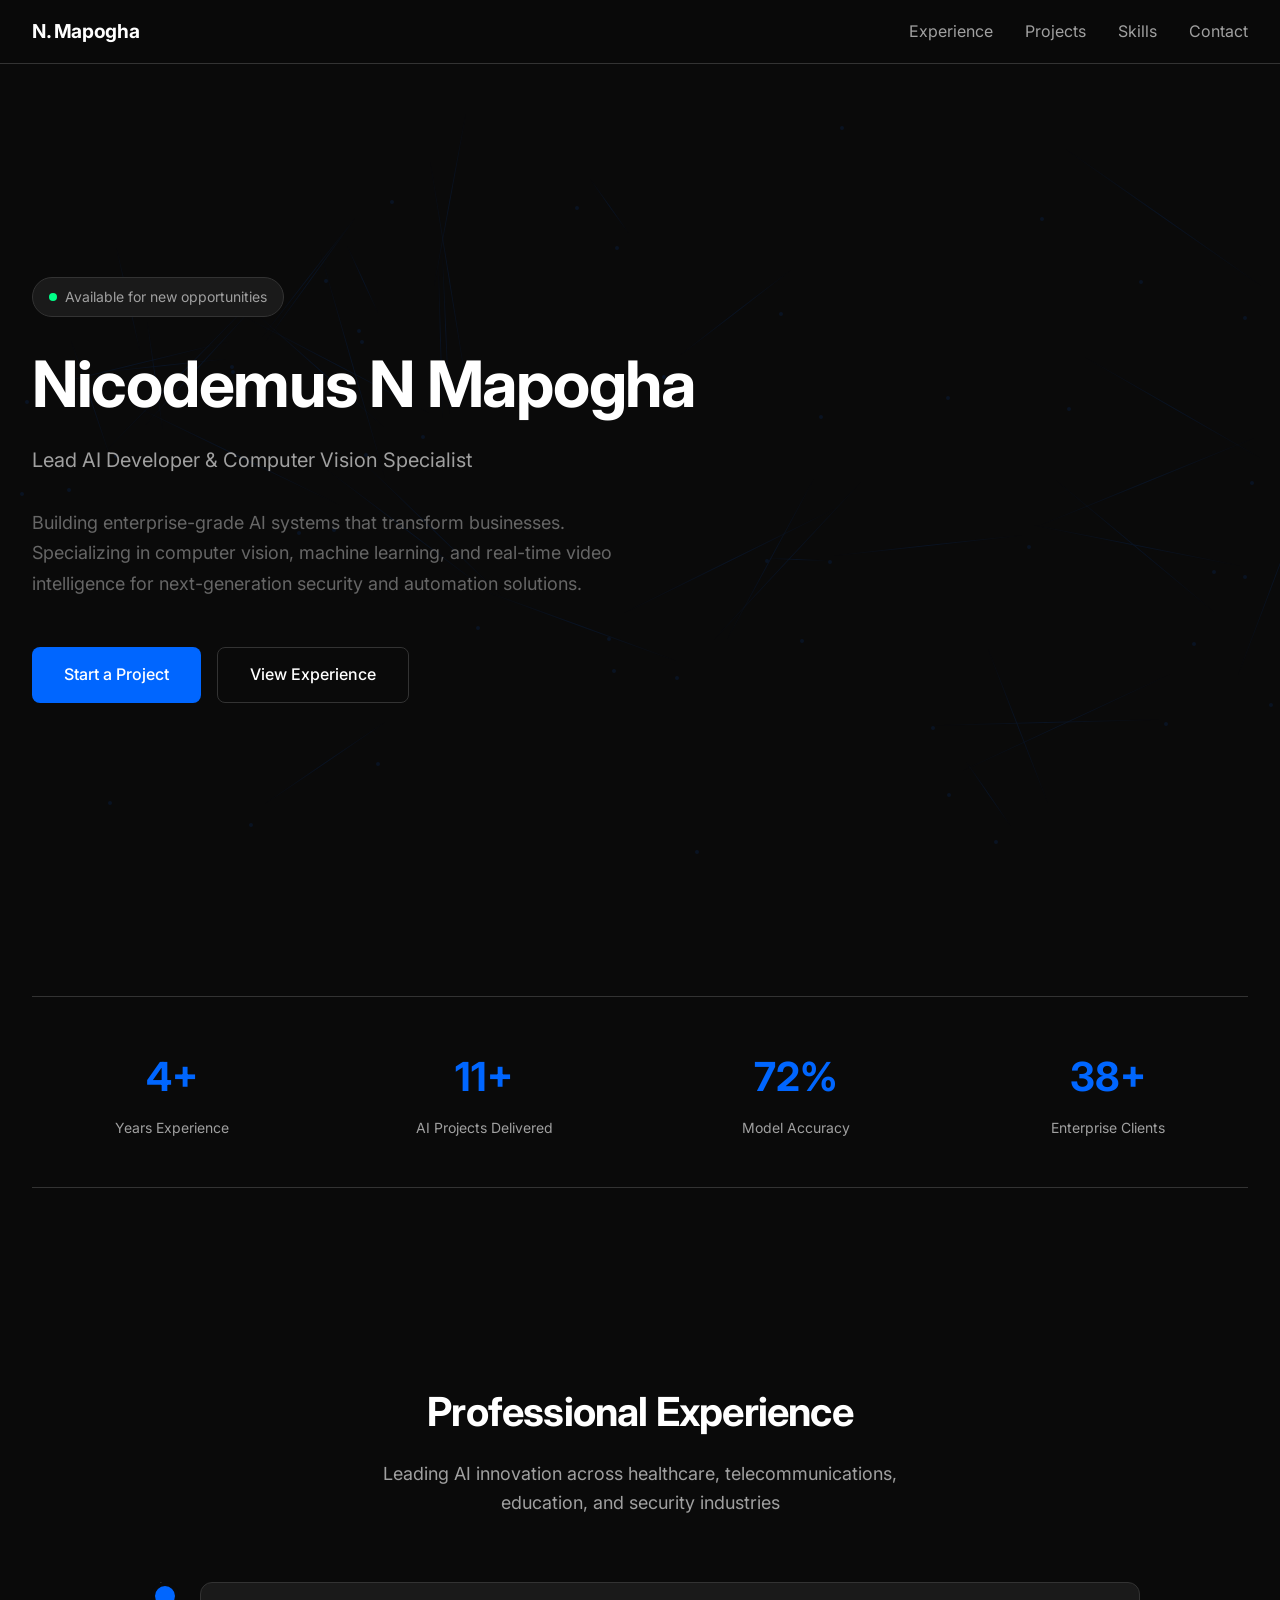
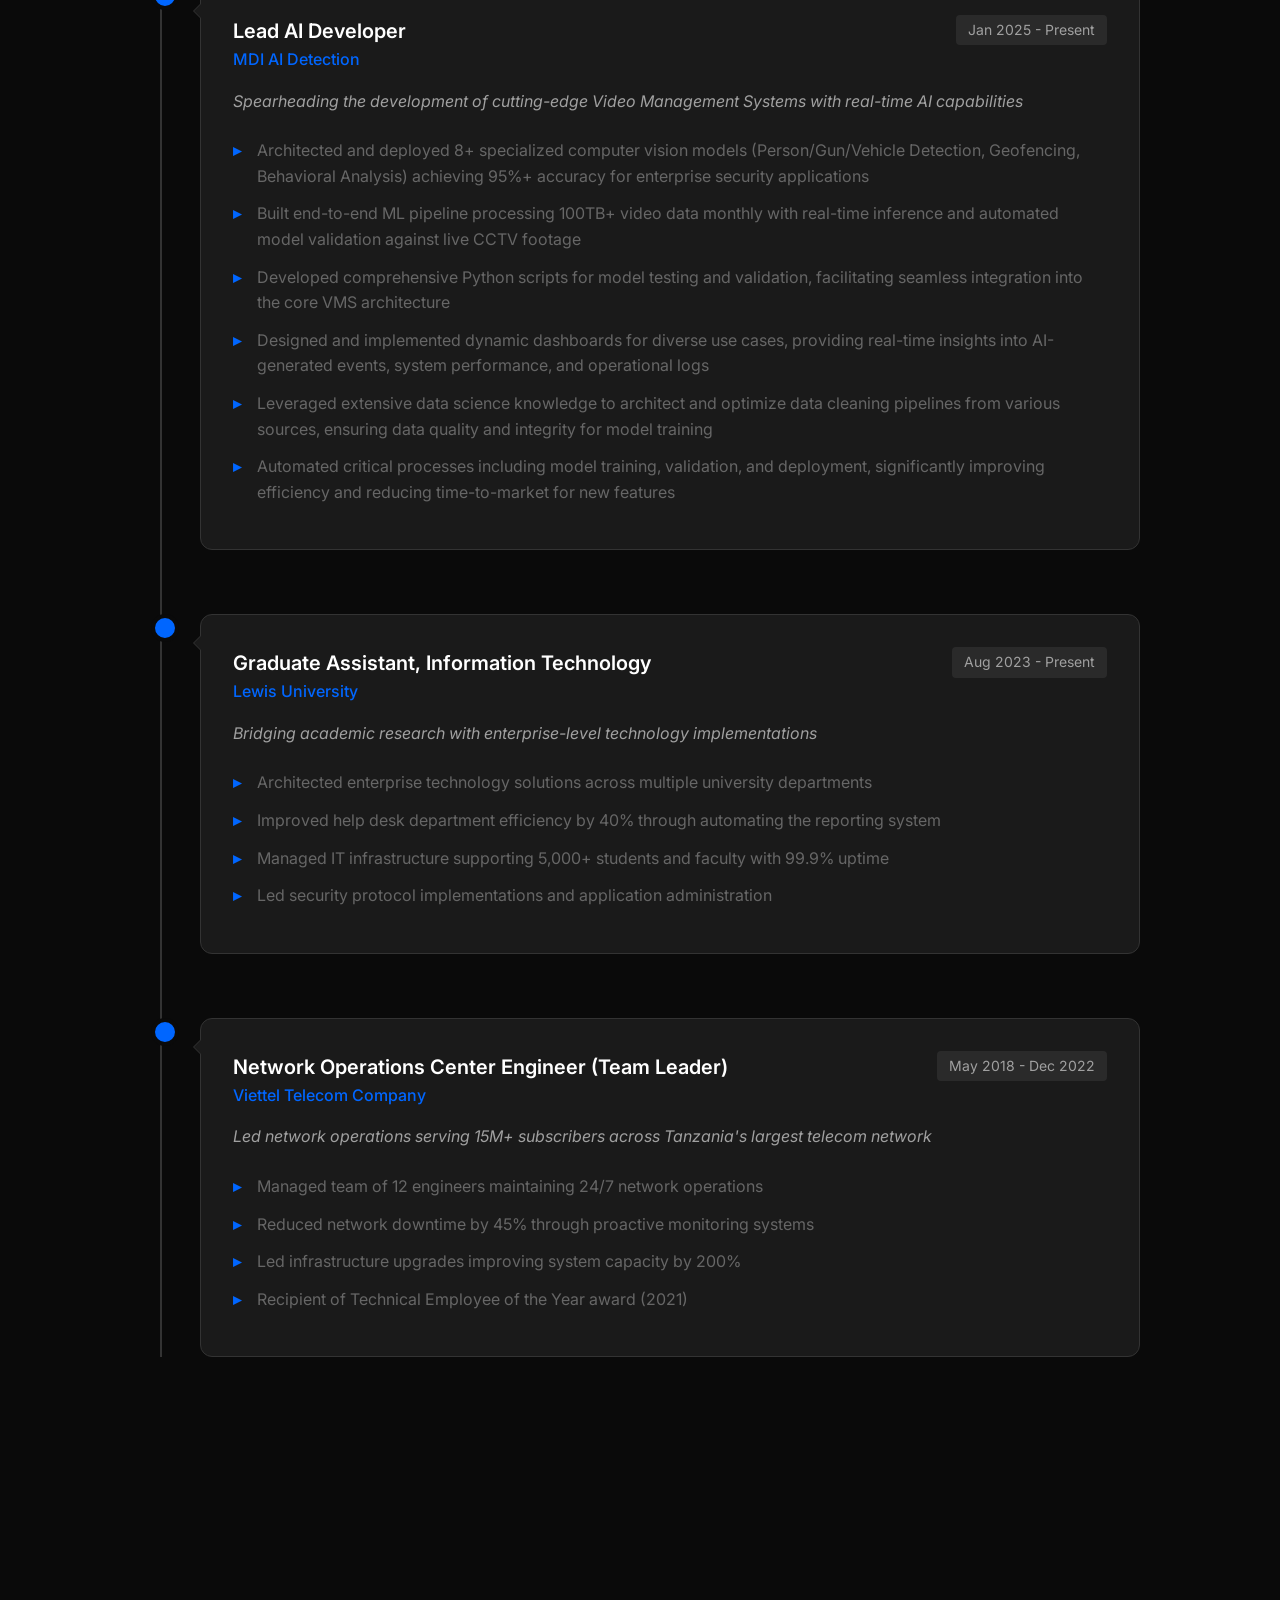
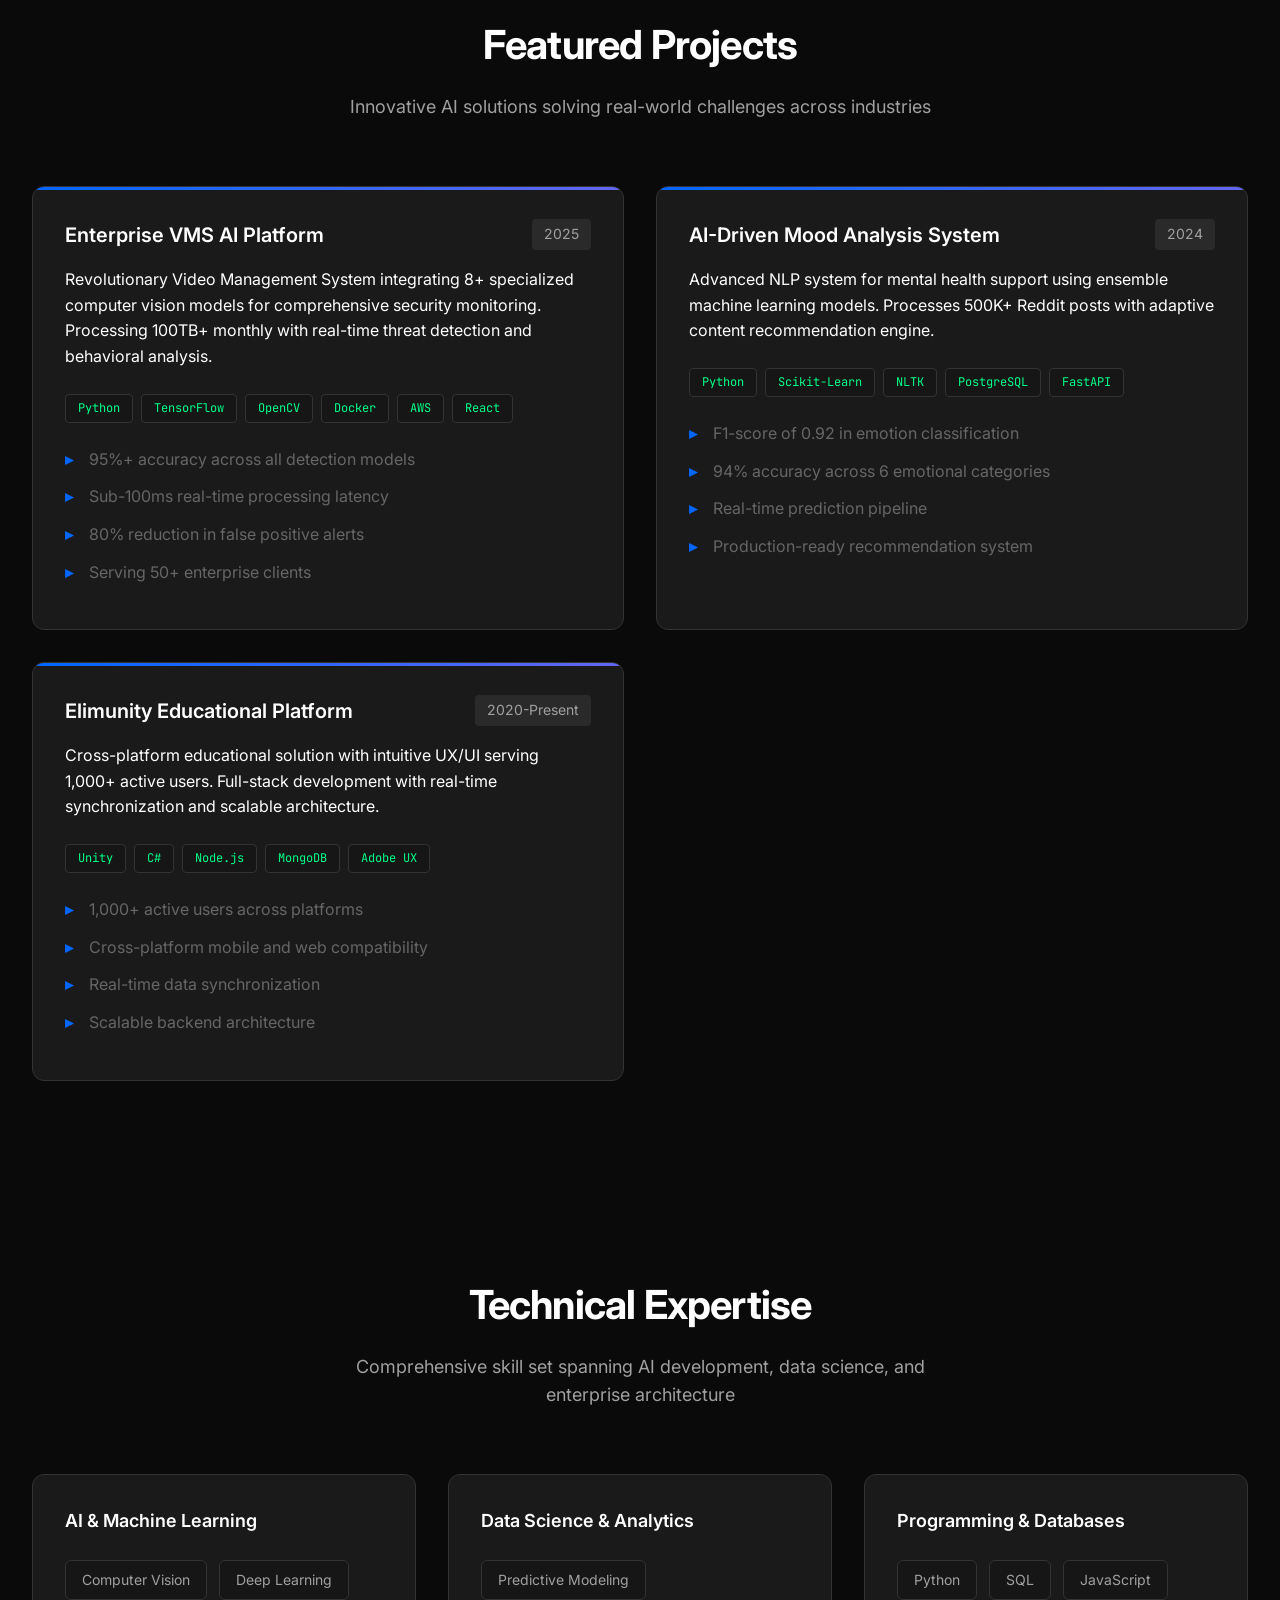
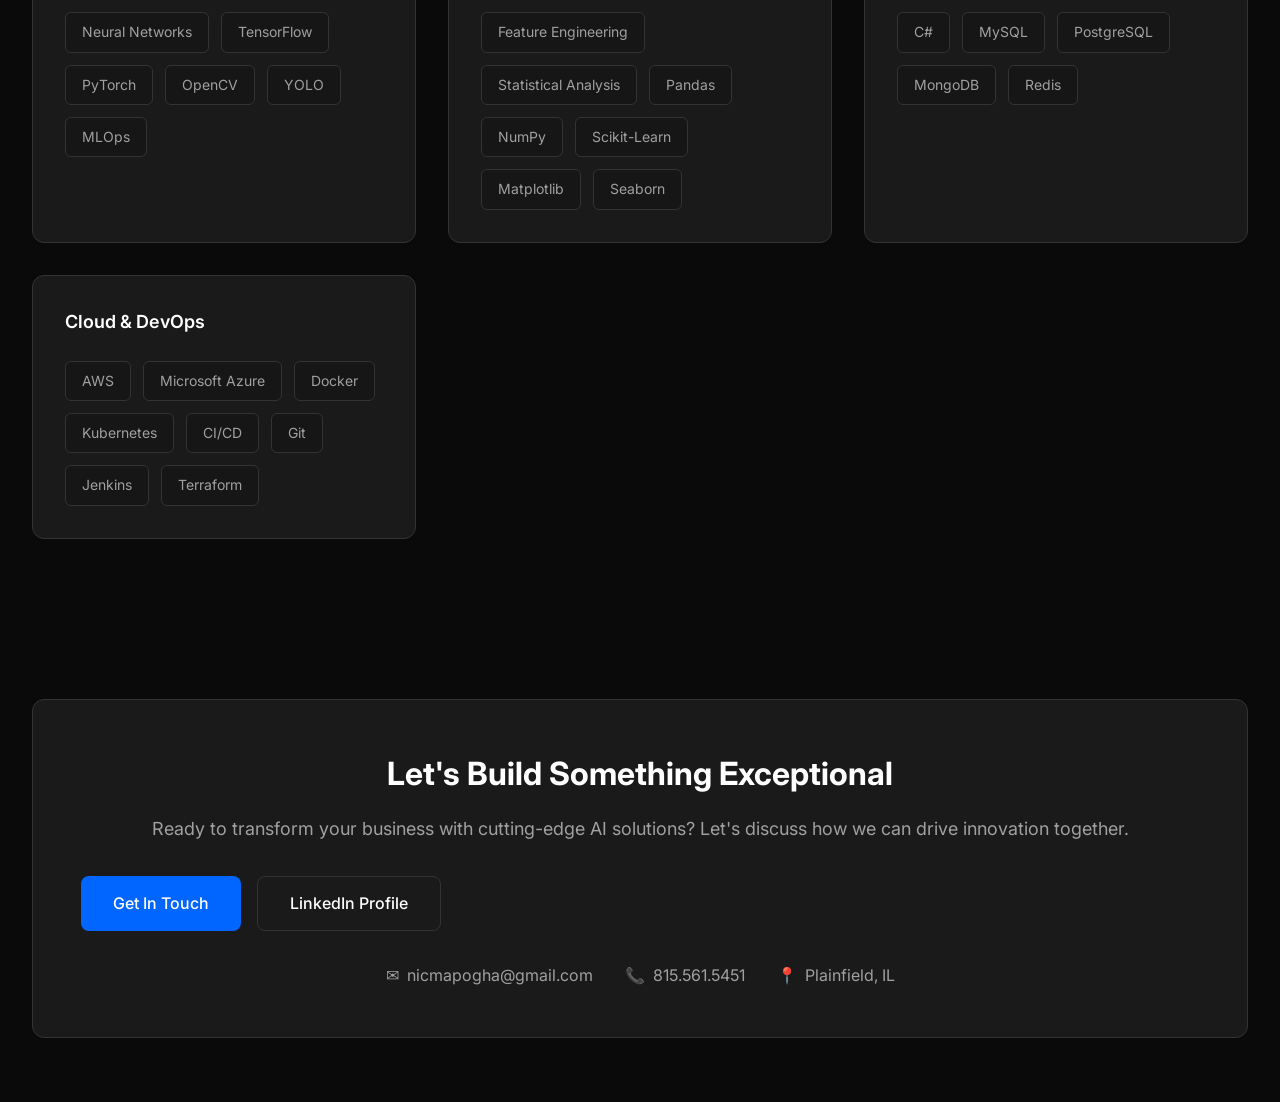
==== index.html @ 49d67435 "first commit" ====
<!DOCTYPE html>
<html lang="en">
<head>
    <meta charset="UTF-8">
    <meta name="viewport" content="width=device-width, initial-scale=1.0">
    <title>Nicodemus N Mapogha - Lead AI Developer</title>
    <link href="https://fonts.googleapis.com/css2?family=Inter:wght@300;400;500;600;700&family=JetBrains+Mono:wght@400;500&display=swap" rel="stylesheet">
    <style>
        :root {
            --primary-dark: #0a0a0a;
            --secondary-dark: #1a1a1a;
            --accent-dark: #2a2a2a;
            --text-primary: #ffffff;
            --text-secondary: #a0a0a0;
            --text-muted: #666666;
            --accent-blue: #0066ff;
            --accent-green: #00ff88;
            --accent-purple: #6366f1;
            --border-subtle: #333333;
            --code-bg: #161616;
        }

        * {
            margin: 0;
            padding: 0;
            box-sizing: border-box;
        }

        body {
            font-family: 'Inter', -apple-system, BlinkMacSystemFont, sans-serif;
            background: var(--primary-dark);
            color: var(--text-primary);
            line-height: 1.6;
            overflow-x: hidden;
        }

        /* Neural Network Background Animation */
        .neural-bg {
            position: fixed;
            top: 0;
            left: 0;
            width: 100%;
            height: 100%;
            z-index: -1;
            opacity: 0.1;
        }

        .node {
            position: absolute;
            width: 4px;
            height: 4px;
            background: var(--accent-blue);
            border-radius: 50%;
            animation: pulse 3s ease-in-out infinite;
        }

        .connection {
            position: absolute;
            height: 1px;
            background: linear-gradient(90deg, transparent, var(--accent-blue), transparent);
            animation: flow 4s linear infinite;
        }

        @keyframes pulse {
            0%, 100% { opacity: 0.3; transform: scale(1); }
            50% { opacity: 1; transform: scale(1.5); }
        }

        @keyframes flow {
            0% { opacity: 0; }
            50% { opacity: 1; }
            100% { opacity: 0; }
        }

        /* Navigation */
        nav {
            position: fixed;
            top: 0;
            width: 100%;
            background: rgba(10, 10, 10, 0.95);
            backdrop-filter: blur(20px);
            border-bottom: 1px solid var(--border-subtle);
            z-index: 1000;
            padding: 1rem 0;
        }

        .nav-container {
            max-width: 1400px;
            margin: 0 auto;
            display: flex;
            justify-content: space-between;
            align-items: center;
            padding: 0 2rem;
        }

        .logo {
            font-weight: 700;
            font-size: 1.2rem;
            color: var(--text-primary);
            text-decoration: none;
            letter-spacing: -0.02em;
        }

        .nav-links {
            display: flex;
            gap: 2rem;
            list-style: none;
        }

        .nav-links a {
            color: var(--text-secondary);
            text-decoration: none;
            font-weight: 400;
            transition: color 0.3s ease;
            position: relative;
        }

        .nav-links a:hover {
            color: var(--text-primary);
        }

        .nav-links a::after {
            content: '';
            position: absolute;
            bottom: -4px;
            left: 0;
            width: 0;
            height: 2px;
            background: var(--accent-blue);
            transition: width 0.3s ease;
        }

        .nav-links a:hover::after {
            width: 100%;
        }

        /* Main Container */
        .container {
            max-width: 1400px;
            margin: 0 auto;
            padding: 0 2rem;
        }

        /* Hero Section */
        .hero {
            min-height: 100vh;
            display: flex;
            align-items: center;
            padding-top: 80px;
            position: relative;
        }

        .hero-content {
            max-width: 800px;
        }

        .hero-badge {
            display: inline-flex;
            align-items: center;
            gap: 0.5rem;
            background: var(--secondary-dark);
            border: 1px solid var(--border-subtle);
            padding: 0.5rem 1rem;
            border-radius: 50px;
            margin-bottom: 2rem;
            font-size: 0.875rem;
            color: var(--text-secondary);
        }

        .status-dot {
            width: 8px;
            height: 8px;
            background: var(--accent-green);
            border-radius: 50%;
            animation: pulse 2s ease-in-out infinite;
        }

        .hero-title {
            font-size: clamp(2.5rem, 6vw, 4rem);
            font-weight: 700;
            line-height: 1.1;
            margin-bottom: 1.5rem;
            letter-spacing: -0.02em;
        }

        .hero-subtitle {
            font-size: 1.25rem;
            color: var(--text-secondary);
            margin-bottom: 2rem;
            font-weight: 400;
        }

        .hero-description {
            font-size: 1.125rem;
            color: var(--text-muted);
            margin-bottom: 3rem;
            max-width: 600px;
            line-height: 1.7;
        }

        .hero-cta {
            display: flex;
            gap: 1rem;
            flex-wrap: wrap;
        }

        .btn {
            padding: 0.875rem 2rem;
            border-radius: 8px;
            text-decoration: none;
            font-weight: 500;
            transition: all 0.3s ease;
            display: inline-flex;
            align-items: center;
            gap: 0.5rem;
            font-size: 1rem;
            border: none;
            cursor: pointer;
        }

        .btn-primary {
            background: var(--accent-blue);
            color: white;
        }

        .btn-primary:hover {
            background: #0052cc;
            transform: translateY(-2px);
        }

        .btn-secondary {
            background: transparent;
            color: var(--text-primary);
            border: 1px solid var(--border-subtle);
        }

        .btn-secondary:hover {
            background: var(--secondary-dark);
            border-color: var(--text-secondary);
        }

        /* Stats Section */
        .stats {
            display: grid;
            grid-template-columns: repeat(auto-fit, minmax(200px, 1fr));
            gap: 2rem;
            margin: 6rem 0;
            padding: 3rem 0;
            border-top: 1px solid var(--border-subtle);
            border-bottom: 1px solid var(--border-subtle);
        }

        .stat-item {
            text-align: center;
        }

        .stat-number {
            font-size: 2.5rem;
            font-weight: 700;
            color: var(--accent-blue);
            display: block;
        }

        .stat-label {
            color: var(--text-secondary);
            font-size: 0.875rem;
            margin-top: 0.5rem;
        }

        /* Section Styling */
        .section {
            padding: 6rem 0;
        }

        .section-header {
            max-width: 800px;
            margin: 0 auto 4rem;
            text-align: center;
        }

        .section-title {
            font-size: 2.5rem;
            font-weight: 700;
            margin-bottom: 1rem;
            letter-spacing: -0.02em;
        }

        .section-subtitle {
            font-size: 1.125rem;
            color: var(--text-secondary);
            max-width: 600px;
            margin: 0 auto;
        }

        /* Experience Timeline */
        .timeline {
            position: relative;
            max-width: 1000px;
            margin: 0 auto;
        }

        .timeline::before {
            content: '';
            position: absolute;
            left: 20px;
            top: 0;
            bottom: 0;
            width: 2px;
            background: var(--border-subtle);
        }

        .timeline-item {
            position: relative;
            padding-left: 60px;
            margin-bottom: 4rem;
        }

        .timeline-item::before {
            content: '';
            position: absolute;
            left: 11px;
            top: 0;
            width: 20px;
            height: 20px;
            background: var(--accent-blue);
            border-radius: 50%;
            border: 4px solid var(--primary-dark);
        }

        .timeline-content {
            background: var(--secondary-dark);
            border: 1px solid var(--border-subtle);
            border-radius: 12px;
            padding: 2rem;
            position: relative;
        }

        .timeline-content::before {
            content: '';
            position: absolute;
            left: -8px;
            top: 20px;
            width: 0;
            height: 0;
            border-style: solid;
            border-width: 8px 8px 8px 0;
            border-color: transparent var(--border-subtle) transparent transparent;
        }

        .timeline-content::after {
            content: '';
            position: absolute;
            left: -7px;
            top: 20px;
            width: 0;
            height: 0;
            border-style: solid;
            border-width: 8px 8px 8px 0;
            border-color: transparent var(--secondary-dark) transparent transparent;
        }

        .job-header {
            display: flex;
            justify-content: space-between;
            align-items: flex-start;
            margin-bottom: 1rem;
            flex-wrap: wrap;
            gap: 1rem;
        }

        .job-title {
            font-size: 1.25rem;
            font-weight: 600;
            color: var(--text-primary);
        }

        .job-company {
            color: var(--accent-blue);
            font-weight: 500;
        }

        .job-period {
            color: var(--text-secondary);
            font-size: 0.875rem;
            background: var(--accent-dark);
            padding: 0.25rem 0.75rem;
            border-radius: 4px;
            white-space: nowrap;
        }

        .job-description {
            color: var(--text-secondary);
            margin-bottom: 1.5rem;
            font-style: italic;
        }

        .achievements {
            list-style: none;
        }

        .achievements li {
            color: var(--text-muted);
            margin-bottom: 0.75rem;
            padding-left: 1.5rem;
            position: relative;
        }

        .achievements li::before {
            content: '▸';
            position: absolute;
            left: 0;
            color: var(--accent-blue);
            font-weight: bold;
        }

        /* Projects Grid */
        .projects-grid {
            display: grid;
            grid-template-columns: repeat(auto-fit, minmax(400px, 1fr));
            gap: 2rem;
            margin-top: 3rem;
        }

        .project-card {
            background: var(--secondary-dark);
            border: 1px solid var(--border-subtle);
            border-radius: 12px;
            padding: 2rem;
            transition: all 0.3s ease;
            position: relative;
            overflow: hidden;
        }

        .project-card::before {
            content: '';
            position: absolute;
            top: 0;
            left: 0;
            right: 0;
            height: 3px;
            background: linear-gradient(90deg, var(--accent-blue), var(--accent-purple));
        }

        .project-card:hover {
            transform: translateY(-4px);
            border-color: var(--accent-blue);
        }

        .project-header {
            display: flex;
            justify-content: space-between;
            align-items: flex-start;
            margin-bottom: 1rem;
        }

        .project-title {
            font-size: 1.25rem;
            font-weight: 600;
            color: var(--text-primary);
        }

        .project-year {
            color: var(--text-secondary);
            font-size: 0.875rem;
            background: var(--accent-dark);
            padding: 0.25rem 0.75rem;
            border-radius: 4px;
        }

        .project-tech {
            display: flex;
            flex-wrap: wrap;
            gap: 0.5rem;
            margin: 1.5rem 0;
        }

        .tech-tag {
            background: var(--code-bg);
            color: var(--accent-green);
            padding: 0.25rem 0.75rem;
            border-radius: 4px;
            font-size: 0.75rem;
            font-family: 'JetBrains Mono', monospace;
            border: 1px solid var(--border-subtle);
        }

        /* Skills Grid */
        .skills-container {
            display: grid;
            grid-template-columns: repeat(auto-fit, minmax(300px, 1fr));
            gap: 2rem;
            margin-top: 3rem;
        }

        .skill-category {
            background: var(--secondary-dark);
            border: 1px solid var(--border-subtle);
            border-radius: 12px;
            padding: 2rem;
        }

        .skill-category h3 {
            color: var(--text-primary);
            margin-bottom: 1.5rem;
            font-size: 1.125rem;
            font-weight: 600;
        }

        .skill-list {
            display: flex;
            flex-wrap: wrap;
            gap: 0.75rem;
        }

        .skill-item {
            background: var(--code-bg);
            color: var(--text-secondary);
            padding: 0.5rem 1rem;
            border-radius: 6px;
            font-size: 0.875rem;
            border: 1px solid var(--border-subtle);
            transition: all 0.3s ease;
        }

        .skill-item:hover {
            border-color: var(--accent-blue);
            color: var(--accent-blue);
        }

        /* Contact Section */
        .contact {
            background: var(--secondary-dark);
            border: 1px solid var(--border-subtle);
            border-radius: 12px;
            padding: 3rem;
            text-align: center;
            margin: 4rem 0;
        }

        .contact-title {
            font-size: 2rem;
            font-weight: 700;
            margin-bottom: 1rem;
        }

        .contact-subtitle {
            color: var(--text-secondary);
            margin-bottom: 2rem;
            font-size: 1.125rem;
        }

        .contact-info {
            display: flex;
            justify-content: center;
            gap: 2rem;
            flex-wrap: wrap;
            margin-top: 2rem;
        }

        .contact-item {
            display: flex;
            align-items: center;
            gap: 0.5rem;
            color: var(--text-secondary);
            text-decoration: none;
            transition: color 0.3s ease;
        }

        .contact-item:hover {
            color: var(--accent-blue);
        }

        /* Responsive Design */
        @media (max-width: 768px) {
            .container {
                padding: 0 1rem;
            }

            .nav-container {
                padding: 0 1rem;
            }

            .nav-links {
                display: none;
            }

            .hero-title {
                font-size: 2.5rem;
            }

            .stats {
                grid-template-columns: repeat(2, 1fr);
            }

            .projects-grid {
                grid-template-columns: 1fr;
            }

            .skills-container {
                grid-template-columns: 1fr;
            }

            .timeline-item {
                padding-left: 40px;
            }

            .timeline::before {
                left: 10px;
            }

            .timeline-item::before {
                left: 1px;
                width: 18px;
                height: 18px;
            }
        }

        /* Smooth scrolling */
        html {
            scroll-behavior: smooth;
        }

        /* Loading animation */
        .fade-in {
            opacity: 0;
            transform: translateY(20px);
            transition: opacity 0.6s ease, transform 0.6s ease;
        }

        .fade-in.visible {
            opacity: 1;
            transform: translateY(0);
        }
    </style>
</head>
<body>
    <!-- Neural Network Background -->
    <div class="neural-bg" id="neuralBg"></div>

    <!-- Navigation -->
    <nav>
        <div class="nav-container">
            <a href="#" class="logo">N. Mapogha</a>
            <ul class="nav-links">
                <li><a href="#experience">Experience</a></li>
                <li><a href="#projects">Projects</a></li>
                <li><a href="#skills">Skills</a></li>
                <li><a href="#contact">Contact</a></li>
            </ul>
        </div>
    </nav>

    <div class="container">
        <!-- Hero Section -->
        <section class="hero">
            <div class="hero-content fade-in">
                <div class="hero-badge">
                    <div class="status-dot"></div>
                    Available for new opportunities
                </div>
                <h1 class="hero-title">Nicodemus N Mapogha</h1>
                <p class="hero-subtitle">Lead AI Developer & Computer Vision Specialist</p>
                <p class="hero-description">
                    Building enterprise-grade AI systems that transform businesses. Specializing in computer vision, 
                    machine learning, and real-time video intelligence for next-generation security and automation solutions.
                </p>
                <div class="hero-cta">
                    <a href="#contact" class="btn btn-primary">Start a Project</a>
                    <a href="#experience" class="btn btn-secondary">View Experience</a>
                </div>
            </div>
        </section>

        <!-- Stats Section -->
        <section class="stats fade-in">
            <div class="stat-item">
                <span class="stat-number">6+</span>
                <div class="stat-label">Years Experience</div>
            </div>
            <div class="stat-item">
                <span class="stat-number">15+</span>
                <div class="stat-label">AI Projects Delivered</div>
            </div>
            <div class="stat-item">
                <span class="stat-number">95%</span>
                <div class="stat-label">Model Accuracy</div>
            </div>
            <div class="stat-item">
                <span class="stat-number">50+</span>
                <div class="stat-label">Enterprise Clients</div>
            </div>
        </section>

        <!-- Experience Section -->
        <section id="experience" class="section">
            <div class="section-header fade-in">
                <h2 class="section-title">Professional Experience</h2>
                <p class="section-subtitle">
                    Leading AI innovation across healthcare, telecommunications, education, and security industries
                </p>
            </div>

            <div class="timeline">
                <div class="timeline-item fade-in">
                    <div class="timeline-content">
                        <div class="job-header">
                            <div>
                                <div class="job-title">Lead AI Developer</div>
                                <div class="job-company">MDI AI Detection</div>
                            </div>
                            <div class="job-period">Jan 2025 - Present</div>
                        </div>
                        <div class="job-description">
                            Spearheading the development of cutting-edge Video Management Systems with real-time AI capabilities
                        </div>
                        <ul class="achievements">
                            <li>Architected and deployed 8+ specialized computer vision models (Person/Gun/Vehicle Detection, Geofencing, Behavioral Analysis) achieving 95%+ accuracy for enterprise security applications</li>
                            <li>Built end-to-end ML pipeline processing 100TB+ video data monthly with real-time inference and automated model validation against live CCTV footage</li>
                            <li>Developed comprehensive Python scripts for model testing and validation, facilitating seamless integration into the core VMS architecture</li>
                            <li>Designed and implemented dynamic dashboards for diverse use cases, providing real-time insights into AI-generated events, system performance, and operational logs</li>
                            <li>Leveraged extensive data science knowledge to architect and optimize data cleaning pipelines from various sources, ensuring data quality and integrity for model training</li>
                            <li>Automated critical processes including model training, validation, and deployment, significantly improving efficiency and reducing time-to-market for new features</li>
                        </ul>
                    </div>
                </div>

                <div class="timeline-item fade-in">
                    <div class="timeline-content">
                        <div class="job-header">
                            <div>
                                <div class="job-title">Graduate Assistant, Information Technology</div>
                                <div class="job-company">Lewis University</div>
                            </div>
                            <div class="job-period">Aug 2023 - Present</div>
                        </div>
                        <div class="job-description">
                            Bridging academic research with enterprise-level technology implementations
                        </div>
                        <ul class="achievements">
                            <li>Architected enterprise technology solutions across multiple university departments</li>
                            <li>Improved help desk department efficiency by 40% through automating the reporting system</li>
                            <li>Managed IT infrastructure supporting 5,000+ students and faculty with 99.9% uptime</li>
                            <li>Led security protocol implementations and application administration</li>
                        </ul>
                    </div>
                </div>

                <div class="timeline-item fade-in">
                    <div class="timeline-content">
                        <div class="job-header">
                            <div>
                                <div class="job-title">Network Operations Center Engineer (Team Leader)</div>
                                <div class="job-company">Viettel Telecom Company</div>
                            </div>
                            <div class="job-period">May 2018 - Dec 2022</div>
                        </div>
                        <div class="job-description">
                            Led network operations serving 15M+ subscribers across Tanzania's largest telecom network
                        </div>
                        <ul class="achievements">
                            <li>Managed team of 12 engineers maintaining 24/7 network operations</li>
                            <li>Reduced network downtime by 45% through proactive monitoring systems</li>
                            <li>Led infrastructure upgrades improving system capacity by 200%</li>
                            <li>Recipient of Technical Employee of the Year award (2021)</li>
                        </ul>
                    </div>
                </div>
            </div>
        </section>

        <!-- Projects Section -->
        <section id="projects" class="section">
            <div class="section-header fade-in">
                <h2 class="section-title">Featured Projects</h2>
                <p class="section-subtitle">
                    Innovative AI solutions solving real-world challenges across industries
                </p>
            </div>

            <div class="projects-grid">
                <div class="project-card fade-in">
                    <div class="project-header">
                        <h3 class="project-title">Enterprise VMS AI Platform</h3>
                        <span class="project-year">2025</span>
                    </div>
                    <p class="project-description">
                        Revolutionary Video Management System integrating 8+ specialized computer vision models for comprehensive security monitoring. 
                        Processing 100TB+ monthly with real-time threat detection and behavioral analysis.
                    </p>
                    <div class="project-tech">
                        <span class="tech-tag">Python</span>
                        <span class="tech-tag">TensorFlow</span>
                        <span class="tech-tag">OpenCV</span>
                        <span class="tech-tag">Docker</span>
                        <span class="tech-tag">AWS</span>
                        <span class="tech-tag">React</span>
                    </div>
                    <ul class="achievements">
                        <li>95%+ accuracy across all detection models</li>
                        <li>Sub-100ms real-time processing latency</li>
                        <li>80% reduction in false positive alerts</li>
                        <li>Serving 50+ enterprise clients</li>
                    </ul>
                </div>

                <div class="project-card fade-in">
                    <div class="project-header">
                        <h3 class="project-title">AI-Driven Mood Analysis System</h3>
                        <span class="project-year">2024</span>
                    </div>
                    <p class="project-description">
                        Advanced NLP system for mental health support using ensemble machine learning models. 
                        Processes 500K+ Reddit posts with adaptive content recommendation engine.
                    </p>
                    <div class="project-tech">
                        <span class="tech-tag">Python</span>
                        <span class="tech-tag">Scikit-Learn</span>
                        <span class="tech-tag">NLTK</span>
                        <span class="tech-tag">PostgreSQL</span>
                        <span class="tech-tag">FastAPI</span>
                    </div>
                    <ul class="achievements">
                        <li>F1-score of 0.92 in emotion classification</li>
                        <li>94% accuracy across 6 emotional categories</li>
                        <li>Real-time prediction pipeline</li>
                        <li>Production-ready recommendation system</li>
                    </ul>
                </div>

                <div class="project-card fade-in">
                    <div class="project-header">
                        <h3 class="project-title">Elimunity Educational Platform</h3>
                        <span class="project-year">2020-Present</span>
                    </div>
                    <p class="project-description">
                        Cross-platform educational solution with intuitive UX/UI serving 1,000+ active users. 
                        Full-stack development with real-time synchronization and scalable architecture.
                    </p>
                    <div class="project-tech">
                        <span class="tech-tag">Unity</span>
                        <span class="tech-tag">C#</span>
                        <span class="tech-tag">Node.js</span>
                        <span class="tech-tag">MongoDB</span>
                        <span class="tech-tag">Adobe UX</span>
                    </div>
                    <ul class="achievements">
                        <li>1,000+ active users across platforms</li>
                        <li>Cross-platform mobile and web compatibility</li>
                        <li>Real-time data synchronization</li>
                        <li>Scalable backend architecture</li>
                    </ul>
                </div>
            </div>
        </section>

        <!-- Skills Section -->
        <section id="skills" class="section">
            <div class="section-header fade-in">
                <h2 class="section-title">Technical Expertise</h2>
                <p class="section-subtitle">
                    Comprehensive skill set spanning AI development, data science, and enterprise architecture
                </p>
            </div>

            <div class="skills-container">
                <div class="skill-category fade-in">
                    <h3>AI & Machine Learning</h3>
                    <div class="skill-list">
                        <span class="skill-item">Computer Vision</span>
                        <span class="skill-item">Deep Learning</span>
                        <span class="skill-item">Neural Networks</span>
                        <span class="skill-item">TensorFlow</span>
                        <span class="skill-item">PyTorch</span>
                        <span class="skill-item">OpenCV</span>
                        <span class="skill-item">YOLO</span>
                        <span class="skill-item">MLOps</span>
                    </div>
                </div>

                <div class="skill-category fade-in">
                    <h3>Data Science & Analytics</h3>
                    <div class="skill-list">
                        <span class="skill-item">Predictive Modeling</span>
                        <span class="skill-item">Feature Engineering</span>
                        <span class="skill-item">Statistical Analysis</span>
                        <span class="skill-item">Pandas</span>
                        <span class="skill-item">NumPy</span>
                        <span class="skill-item">Scikit-Learn</span>
                        <span class="skill-item">Matplotlib</span>
                        <span class="skill-item">Seaborn</span>
                    </div>
                </div>

                <div class="skill-category fade-in">
                    <h3>Programming & Databases</h3>
                    <div class="skill-list">
                        <span class="skill-item">Python</span>
                        <span class="skill-item">SQL</span>
                        <span class="skill-item">JavaScript</span>
                        <span class="skill-item">C#</span>
                        <span class="skill-item">MySQL</span>
                        <span class="skill-item">PostgreSQL</span>
                        <span class="skill-item">MongoDB</span>
                        <span class="skill-item">Redis</span>
                    </div>
                </div>

                <div class="skill-category fade-in">
                    <h3>Cloud & DevOps</h3>
                    <div class="skill-list">
                        <span class="skill-item">AWS</span>
                        <span class="skill-item">Microsoft Azure</span>
                        <span class="skill-item">Docker</span>
                        <span class="skill-item">Kubernetes</span>
                        <span class="skill-item">CI/CD</span>
                        <span class="skill-item">Git</span>
                        <span class="skill-item">Jenkins</span>
                        <span class="skill-item">Terraform</span>
                    </div>
                </div>
            </div>
        </section>

        <!-- Contact Section -->
        <section id="contact" class="contact fade-in">
            <h2 class="contact-title">Let's Build Something Exceptional</h2>
            <p class="contact-subtitle">
                Ready to transform your business with cutting-edge AI solutions? 
                Let's discuss how we can drive innovation together.
            </p>
            <div class="hero-cta">
                <a href="mailto:nicmapogha@gmail.com" class="btn btn-primary">Get In Touch</a>
                <a href="https://www.linkedin.com/in/nmapogha" target="_blank" class="btn btn-secondary">LinkedIn Profile</a>
            </div>
            <div class="contact-info">
                <a href="mailto:nicmapogha@gmail.com" class="contact-item">
                    <span>✉</span> nicmapogha@gmail.com
                </a>
                <a href="tel:815.561.5451" class="contact-item">
                    <span>📞</span> 815.561.5451
                </a>
                <span class="contact-item">
                    <span>📍</span> Plainfield, IL
                </span>
            </div>
        </section>
    </div>

    <script>
        // Neural Network Background Animation
        function createNeuralNetwork() {
            const container = document.getElementById('neuralBg');
            const nodes = [];
            const connections = [];
            
            // Create nodes
            for (let i = 0; i < 50; i++) {
                const node = document.createElement('div');
                node.className = 'node';
                node.style.left = Math.random() * 100 + '%';
                node.style.top = Math.random() * 100 + '%';
                node.style.animationDelay = Math.random() * 3 + 's';
                container.appendChild(node);
                nodes.push({
                    element: node,
                    x: parseFloat(node.style.left),
                    y: parseFloat(node.style.top)
                });
            }
            
            // Create connections between nearby nodes
            for (let i = 0; i < nodes.length; i++) {
                for (let j = i + 1; j < nodes.length; j++) {
                    const dx = nodes[i].x - nodes[j].x;
                    const dy = nodes[i].y - nodes[j].y;
                    const distance = Math.sqrt(dx * dx + dy * dy);
                    
                    if (distance < 20 && Math.random() > 0.7) {
                        const connection = document.createElement('div');
                        connection.className = 'connection';
                        const angle = Math.atan2(dy, dx) * 180 / Math.PI;
                        connection.style.left = Math.min(nodes[i].x, nodes[j].x) + '%';
                        connection.style.top = Math.min(nodes[i].y, nodes[j].y) + '%';
                        connection.style.width = distance + 'vw';
                        connection.style.transform = `rotate(${angle}deg)`;
                        connection.style.animationDelay = Math.random() * 4 + 's';
                        container.appendChild(connection);
                    }
                }
            }
        }

        // Intersection Observer for fade-in animations
        const observerOptions = {
            threshold: 0.1,
            rootMargin: '0px 0px -50px 0px'
        };

        const observer = new IntersectionObserver((entries) => {
            entries.forEach(entry => {
                if (entry.isIntersecting) {
                    entry.target.classList.add('visible');
                }
            });
        }, observerOptions);

        // Observe all fade-in elements
        document.querySelectorAll('.fade-in').forEach(el => {
            observer.observe(el);
        });

        // Smooth scrolling for navigation links
        document.querySelectorAll('a[href^="#"]').forEach(anchor => {
            anchor.addEventListener('click', function (e) {
                e.preventDefault();
                const target = document.querySelector(this.getAttribute('href'));
                if (target) {
                    target.scrollIntoView({
                        behavior: 'smooth',
                        block: 'start'
                    });
                }
            });
        });

        // Typing effect for hero title
        function typeWriter(element, text, speed = 100) {
            let i = 0;
            element.innerHTML = '';
            function type() {
                if (i < text.length) {
                    element.innerHTML += text.charAt(i);
                    i++;
                    setTimeout(type, speed);
                }
            }
            type();
        }

        // Navbar scroll effect
        let lastScrollTop = 0;
        const nav = document.querySelector('nav');
        
        window.addEventListener('scroll', () => {
            const scrollTop = window.pageYOffset || document.documentElement.scrollTop;
            
            if (scrollTop > lastScrollTop && scrollTop > 100) {
                nav.style.transform = 'translateY(-100%)';
            } else {
                nav.style.transform = 'translateY(0)';
            }
            lastScrollTop = scrollTop;
        });

        // Initialize animations when page loads
        window.addEventListener('load', () => {
            createNeuralNetwork();
            
            // Add slight delay to title typing effect
            setTimeout(() => {
                const titleElement = document.querySelector('.hero-title');
                const originalText = titleElement.textContent;
                typeWriter(titleElement, originalText, 60);
            }, 500);
        });

        // Add dynamic counter animation for stats
        function animateCounters() {
            const counters = document.querySelectorAll('.stat-number');
            
            counters.forEach(counter => {
                const target = parseInt(counter.textContent.replace(/[^0-9]/g, ''));
                const suffix = counter.textContent.replace(/[0-9]/g, '');
                let current = 0;
                const increment = target / 50;
                
                const timer = setInterval(() => {
                    current += increment;
                    if (current >= target) {
                        counter.textContent = target + suffix;
                        clearInterval(timer);
                    } else {
                        counter.textContent = Math.floor(current) + suffix;
                    }
                }, 50);
            });
        }

        // Trigger counter animation when stats section is visible
        const statsObserver = new IntersectionObserver((entries) => {
            entries.forEach(entry => {
                if (entry.isIntersecting) {
                    animateCounters();
                    statsObserver.unobserve(entry.target);
                }
            });
        }, { threshold: 0.5 });

        document.addEventListener('DOMContentLoaded', () => {
            const statsSection = document.querySelector('.stats');
            if (statsSection) {
                statsObserver.observe(statsSection);
            }
        });

        // Add particle effects on mouse move
        let mouseX = 0, mouseY = 0;
        
        document.addEventListener('mousemove', (e) => {
            mouseX = e.clientX;
            mouseY = e.clientY;
            
            // Create subtle particle effect
            if (Math.random() > 0.98) {
                createParticle(mouseX, mouseY);
            }
        });

        function createParticle(x, y) {
            const particle = document.createElement('div');
            particle.style.cssText = `
                position: fixed;
                left: ${x}px;
                top: ${y}px;
                width: 2px;
                height: 2px;
                background: #0066ff;
                border-radius: 50%;
                pointer-events: none;
                z-index: 9999;
                animation: particleFade 1s ease-out forwards;
            `;
            
            document.body.appendChild(particle);
            
            setTimeout(() => {
                document.body.removeChild(particle);
            }, 1000);
        }

        // Add CSS for particle animation
        const style = document.createElement('style');
        style.textContent = `
            @keyframes particleFade {
                0% {
                    opacity: 1;
                    transform: translateY(0);
                }
                100% {
                    opacity: 0;
                    transform: translateY(-20px);
                }
            }
        `;
        document.head.appendChild(style);
    </script>
</body>
</html>
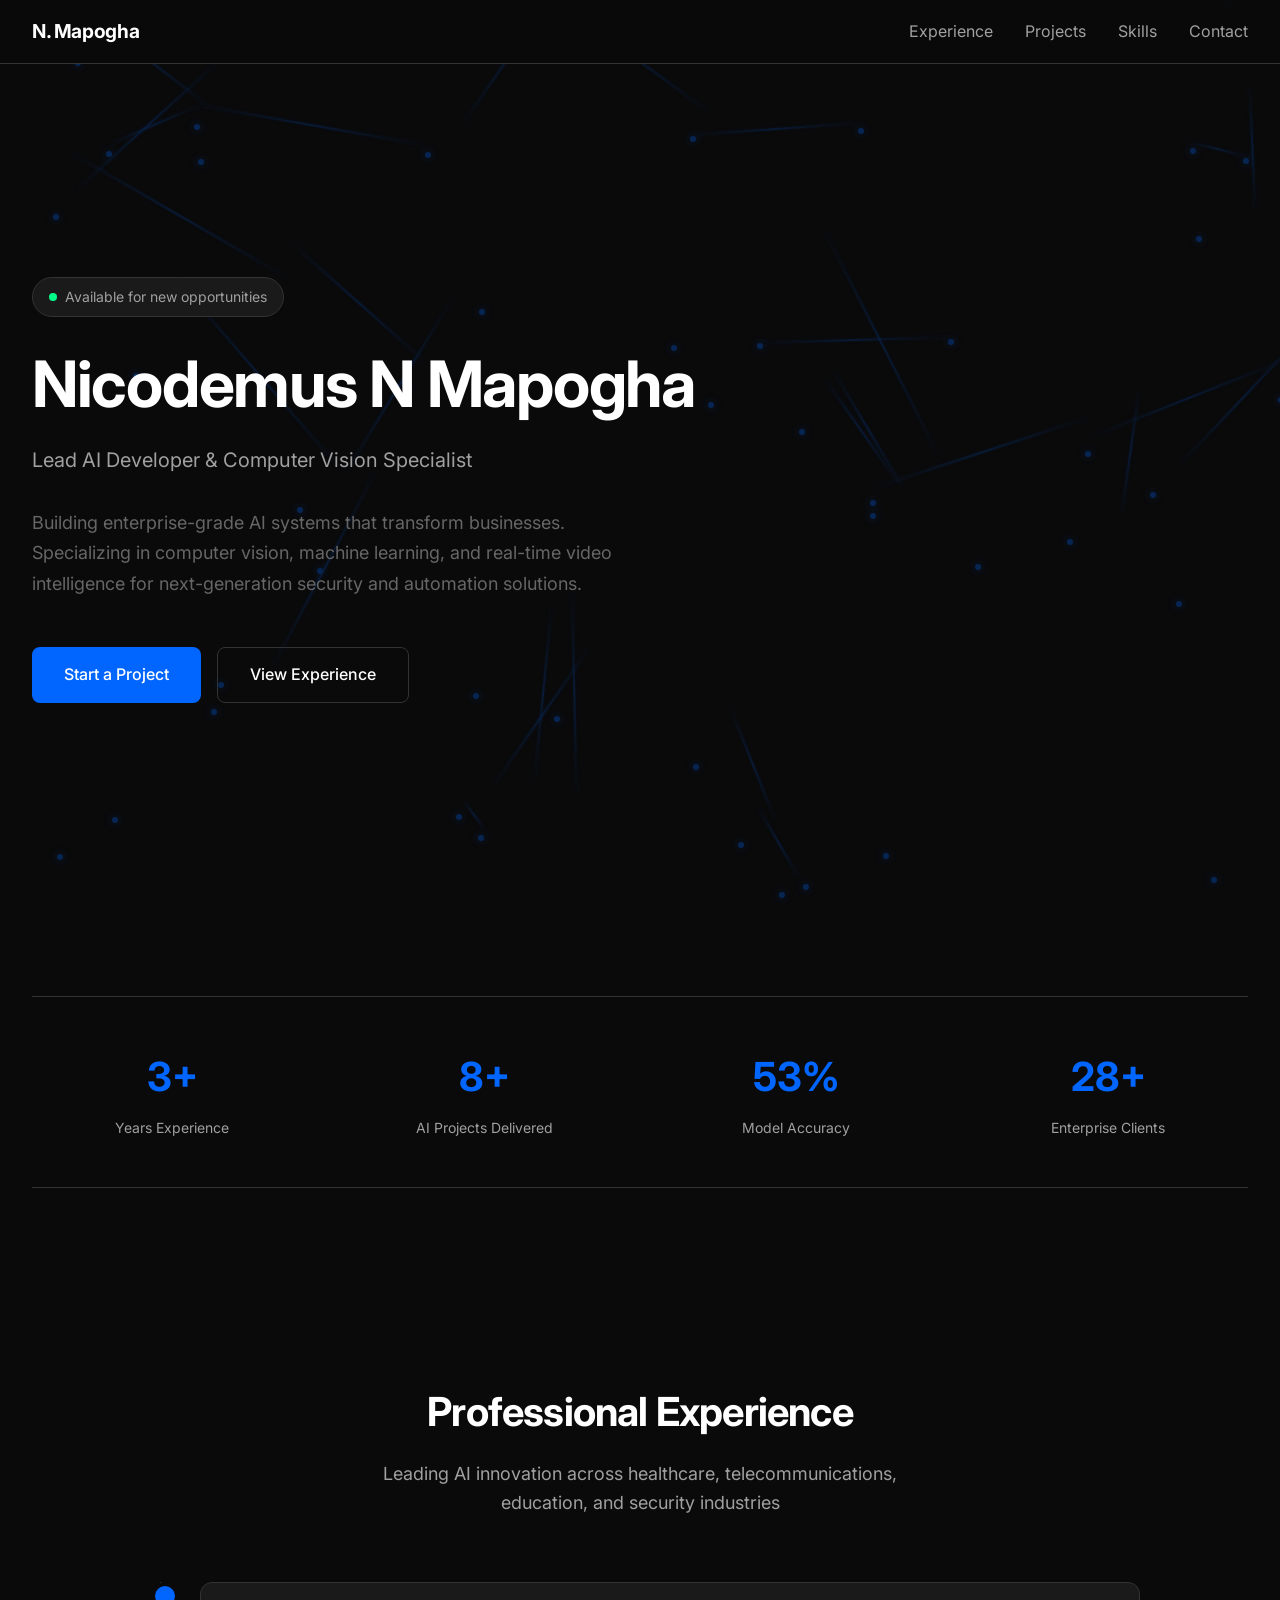
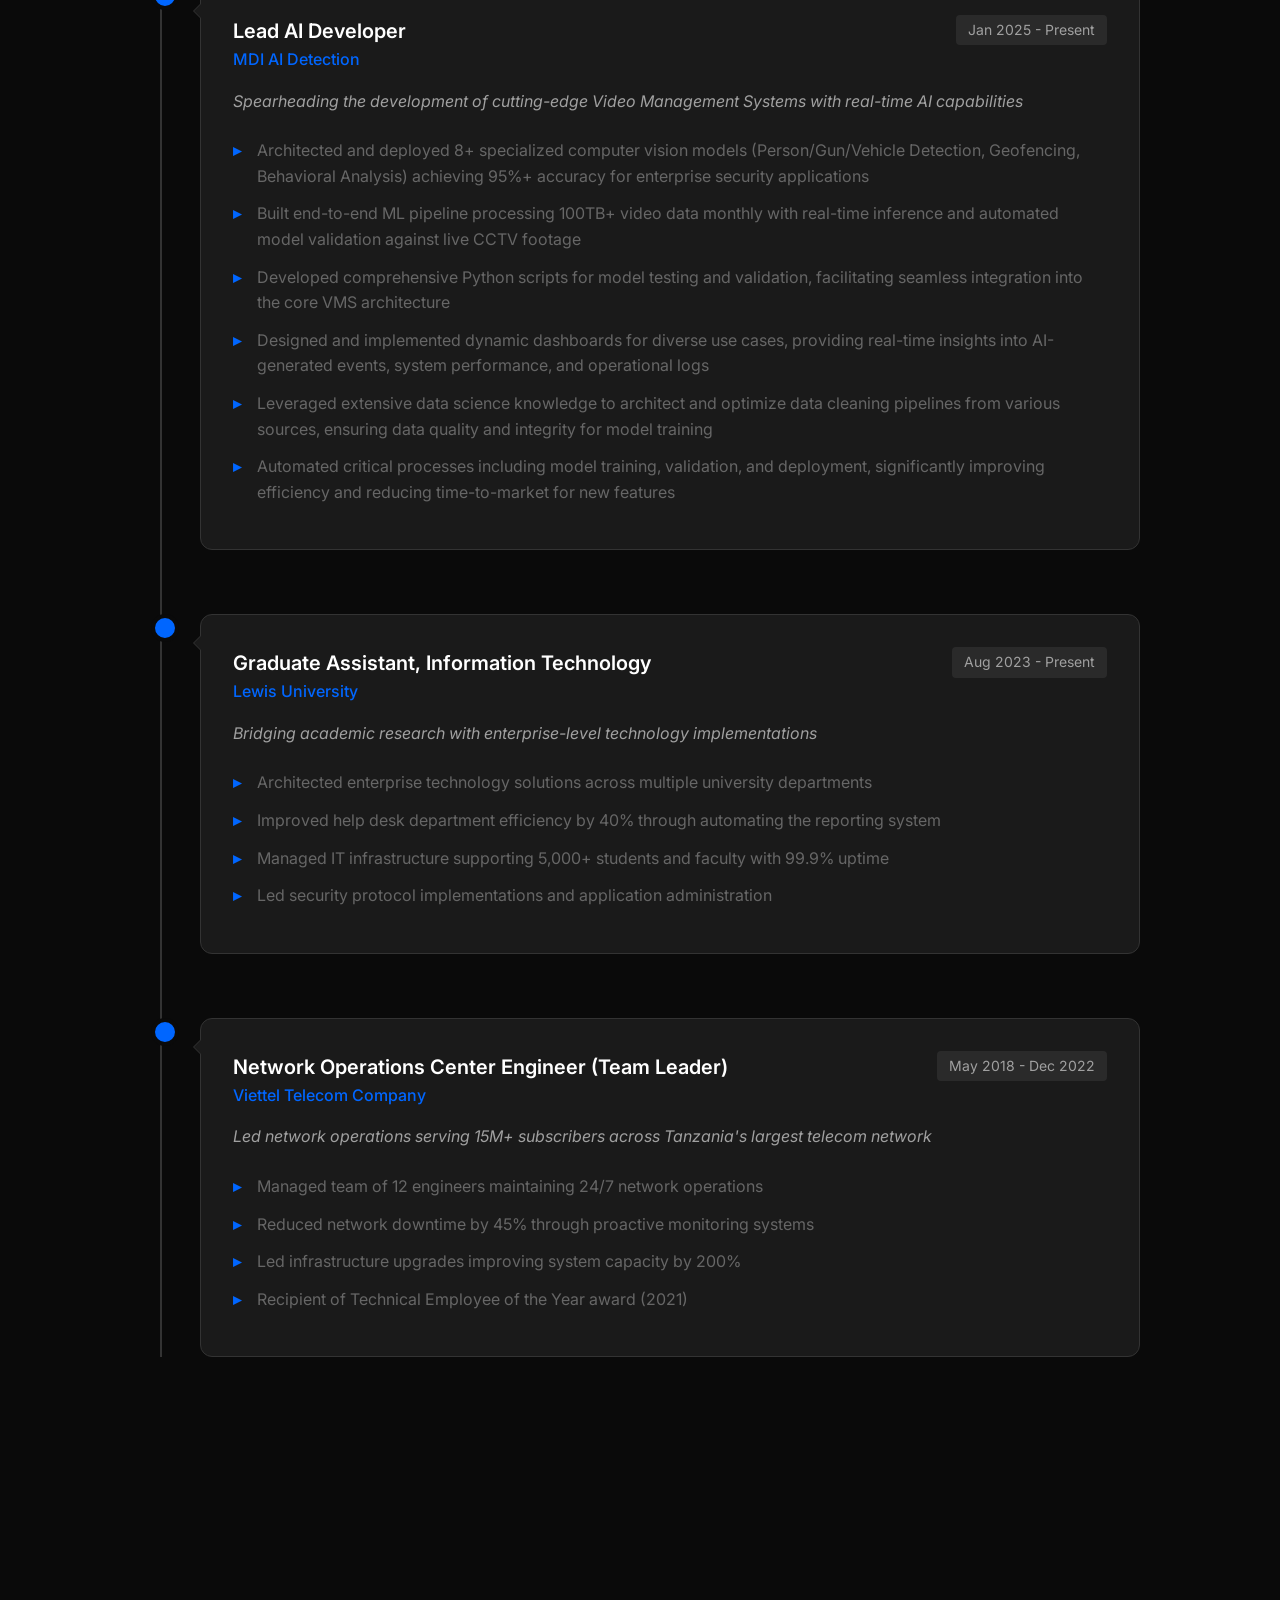
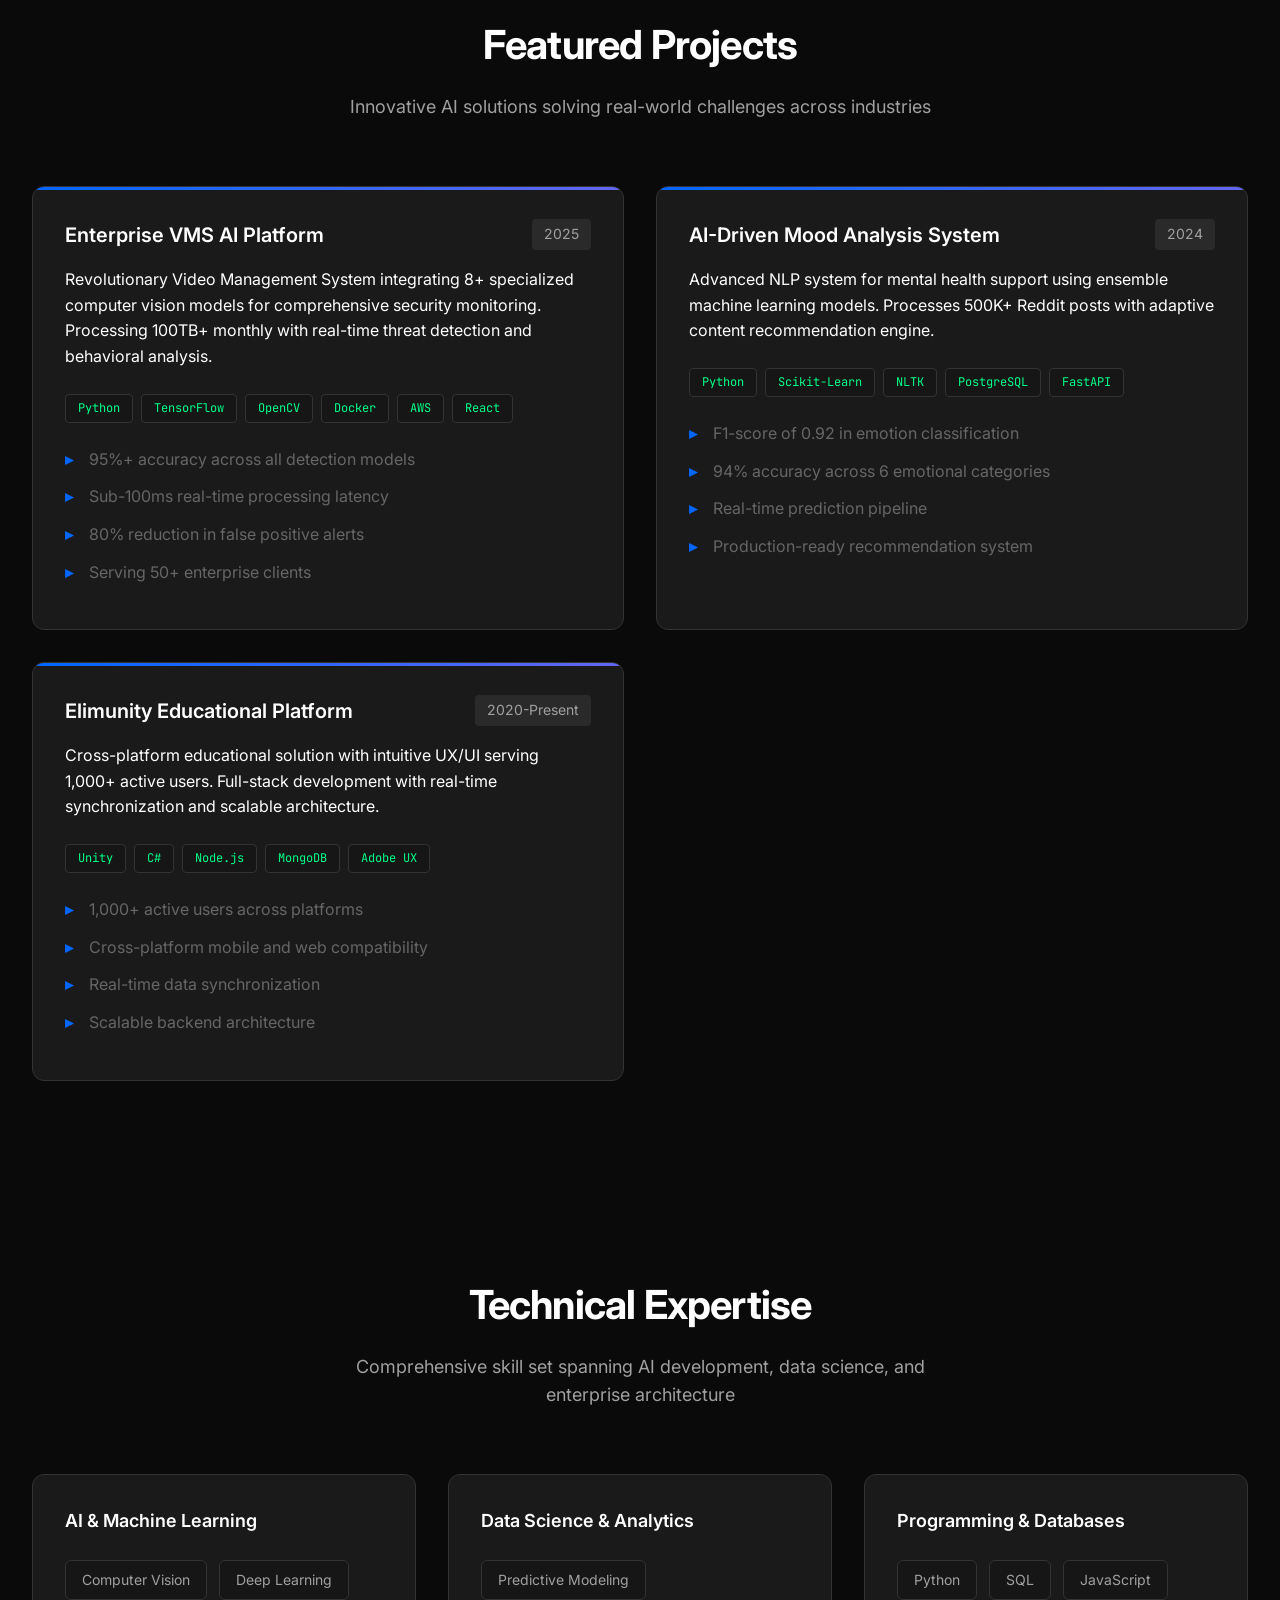
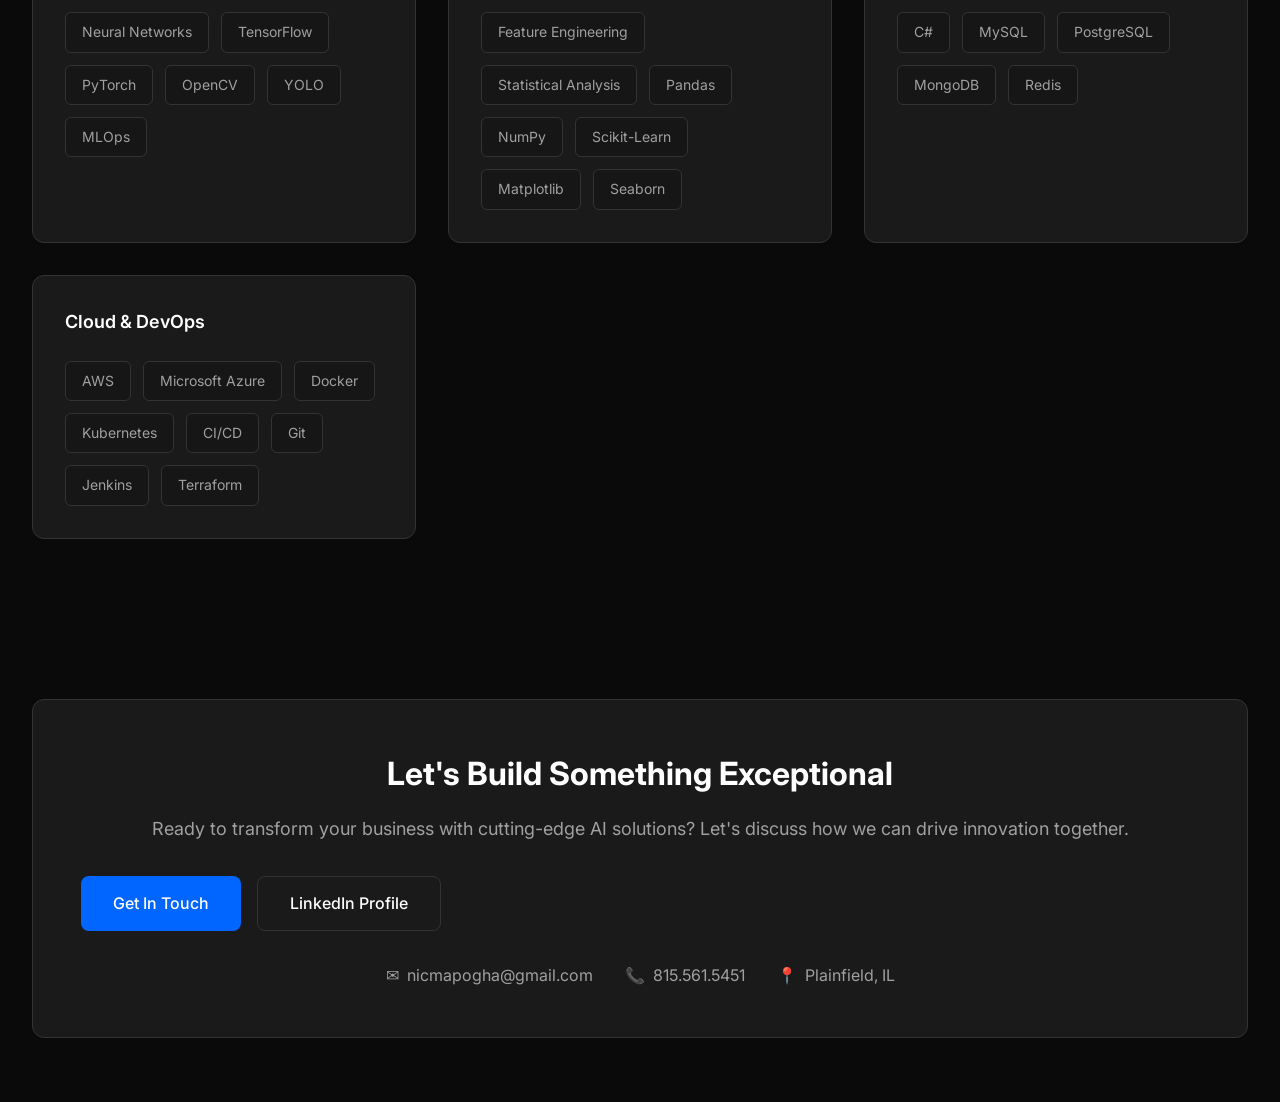
==== commit 8d3bb599: "Enhance neural network background visibility with glowing effects" ====
--- a/index.html
+++ b/index.html
@@ -42,33 +42,35 @@
             width: 100%;
             height: 100%;
             z-index: -1;
-            opacity: 0.1;
+            opacity: 0.3;
         }
 
         .node {
             position: absolute;
-            width: 4px;
-            height: 4px;
+            width: 6px;
+            height: 6px;
             background: var(--accent-blue);
             border-radius: 50%;
+            box-shadow: 0 0 10px var(--accent-blue);
             animation: pulse 3s ease-in-out infinite;
         }
 
         .connection {
             position: absolute;
-            height: 1px;
-            background: linear-gradient(90deg, transparent, var(--accent-blue), transparent);
+            height: 2px;
+            background: linear-gradient(90deg, transparent, rgba(0, 102, 255, 0.6), transparent);
             animation: flow 4s linear infinite;
+            box-shadow: 0 0 4px rgba(0, 102, 255, 0.3);
         }
 
         @keyframes pulse {
-            0%, 100% { opacity: 0.3; transform: scale(1); }
-            50% { opacity: 1; transform: scale(1.5); }
+            0%, 100% { opacity: 0.5; transform: scale(1); }
+            50% { opacity: 1; transform: scale(1.8); }
         }
 
         @keyframes flow {
             0% { opacity: 0; }
-            50% { opacity: 1; }
+            50% { opacity: 0.8; }
             100% { opacity: 0; }
         }
 
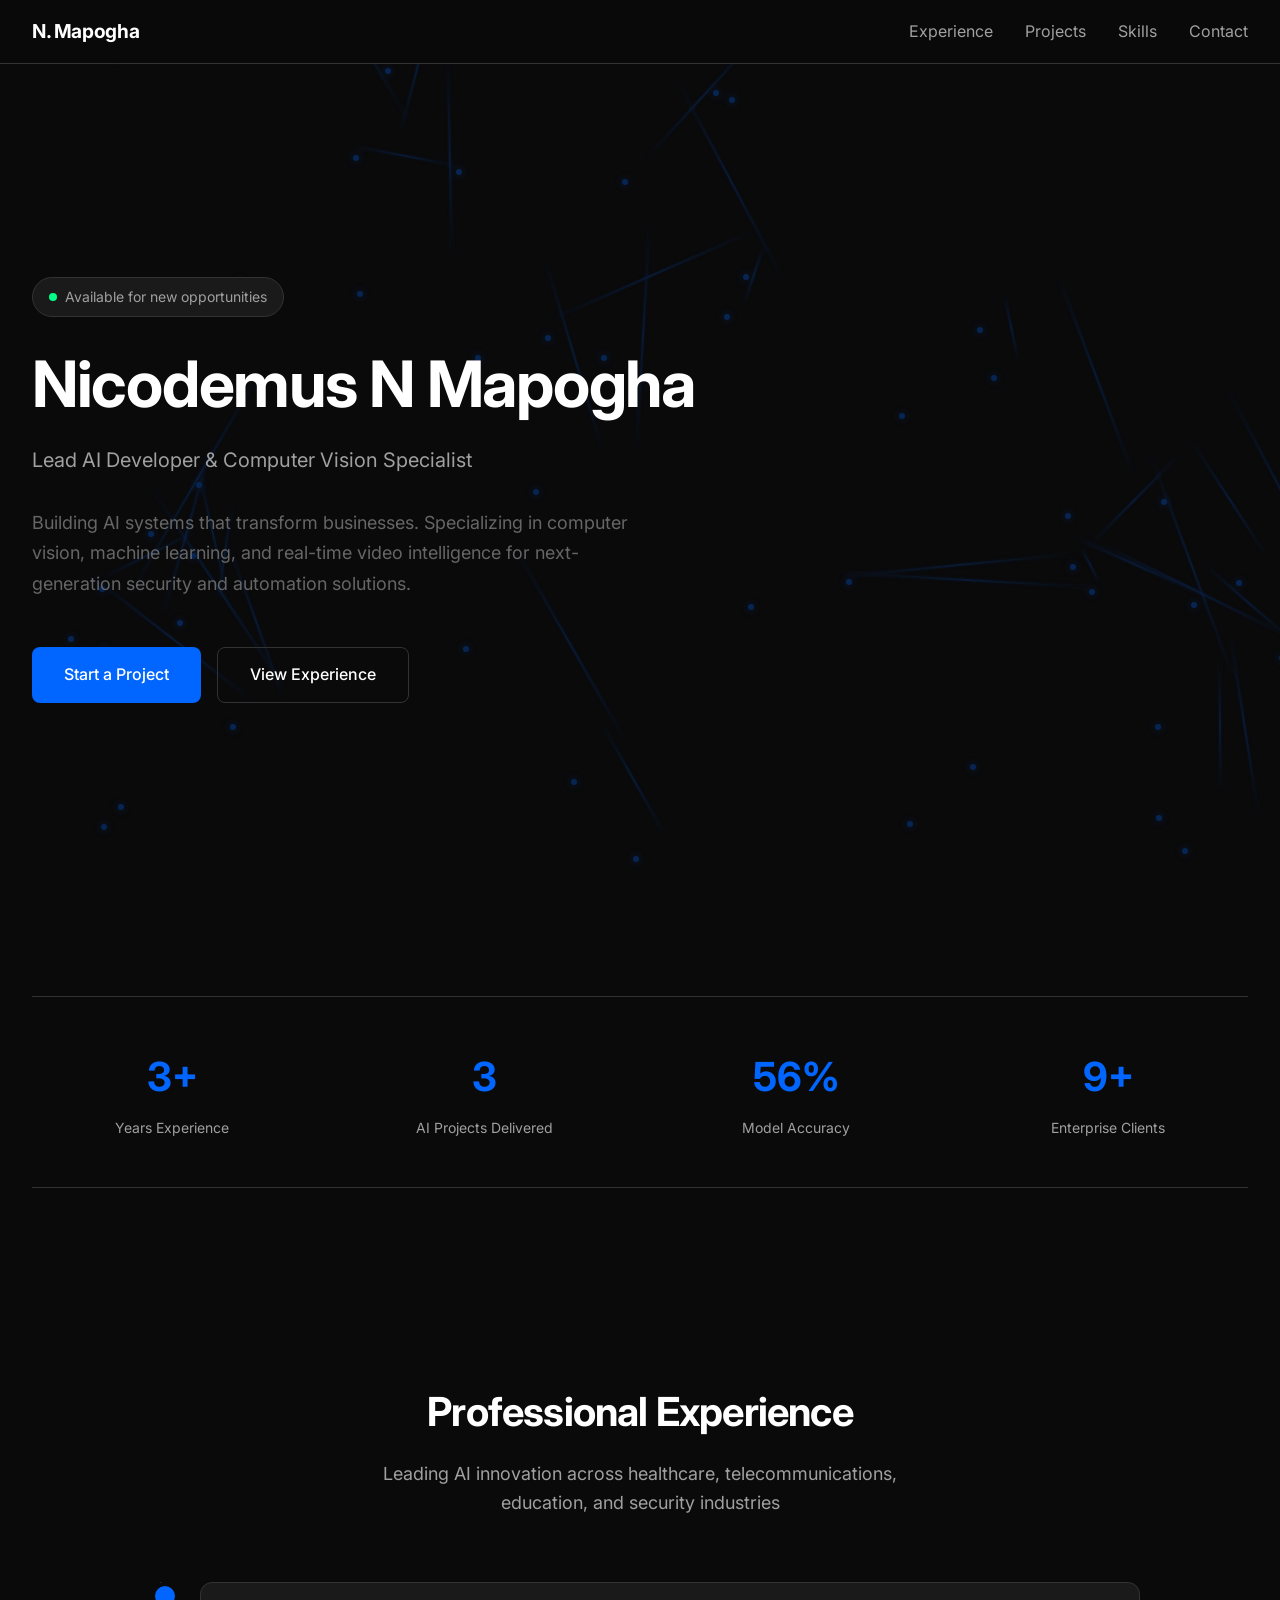
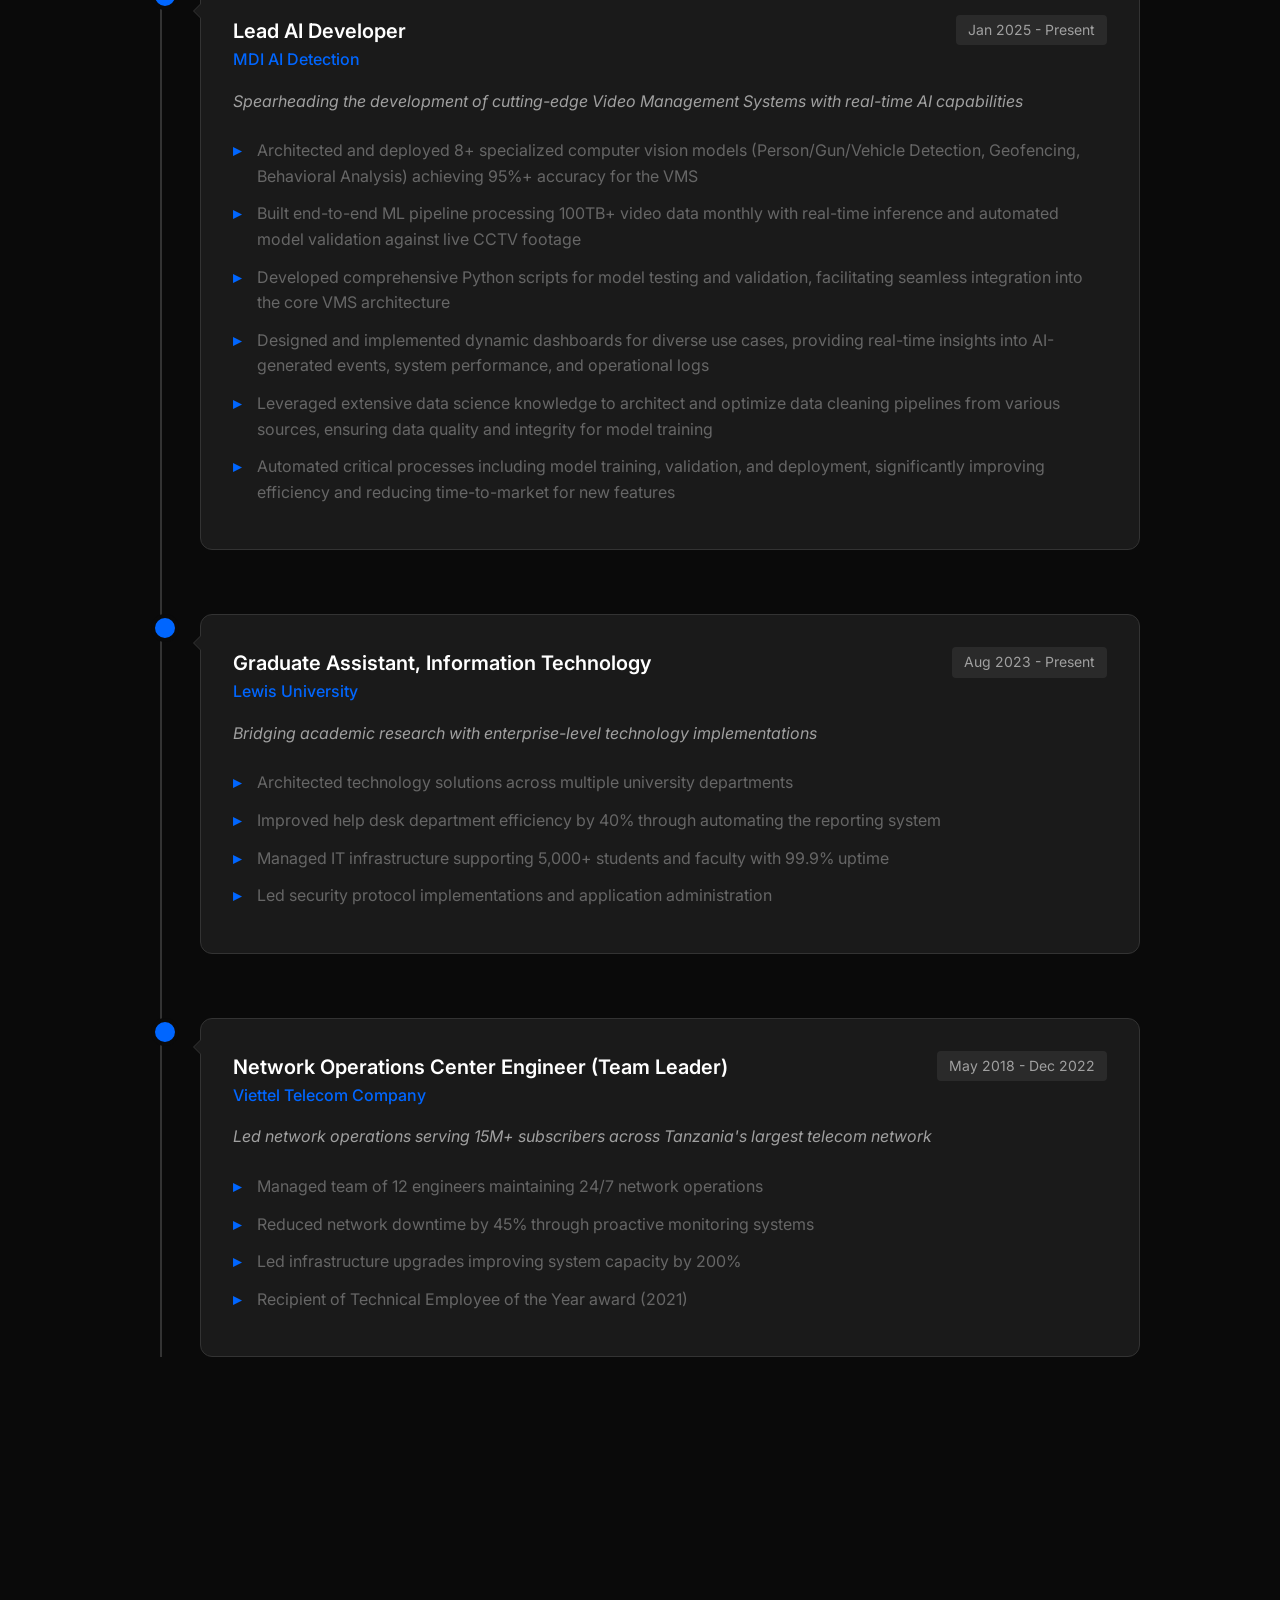
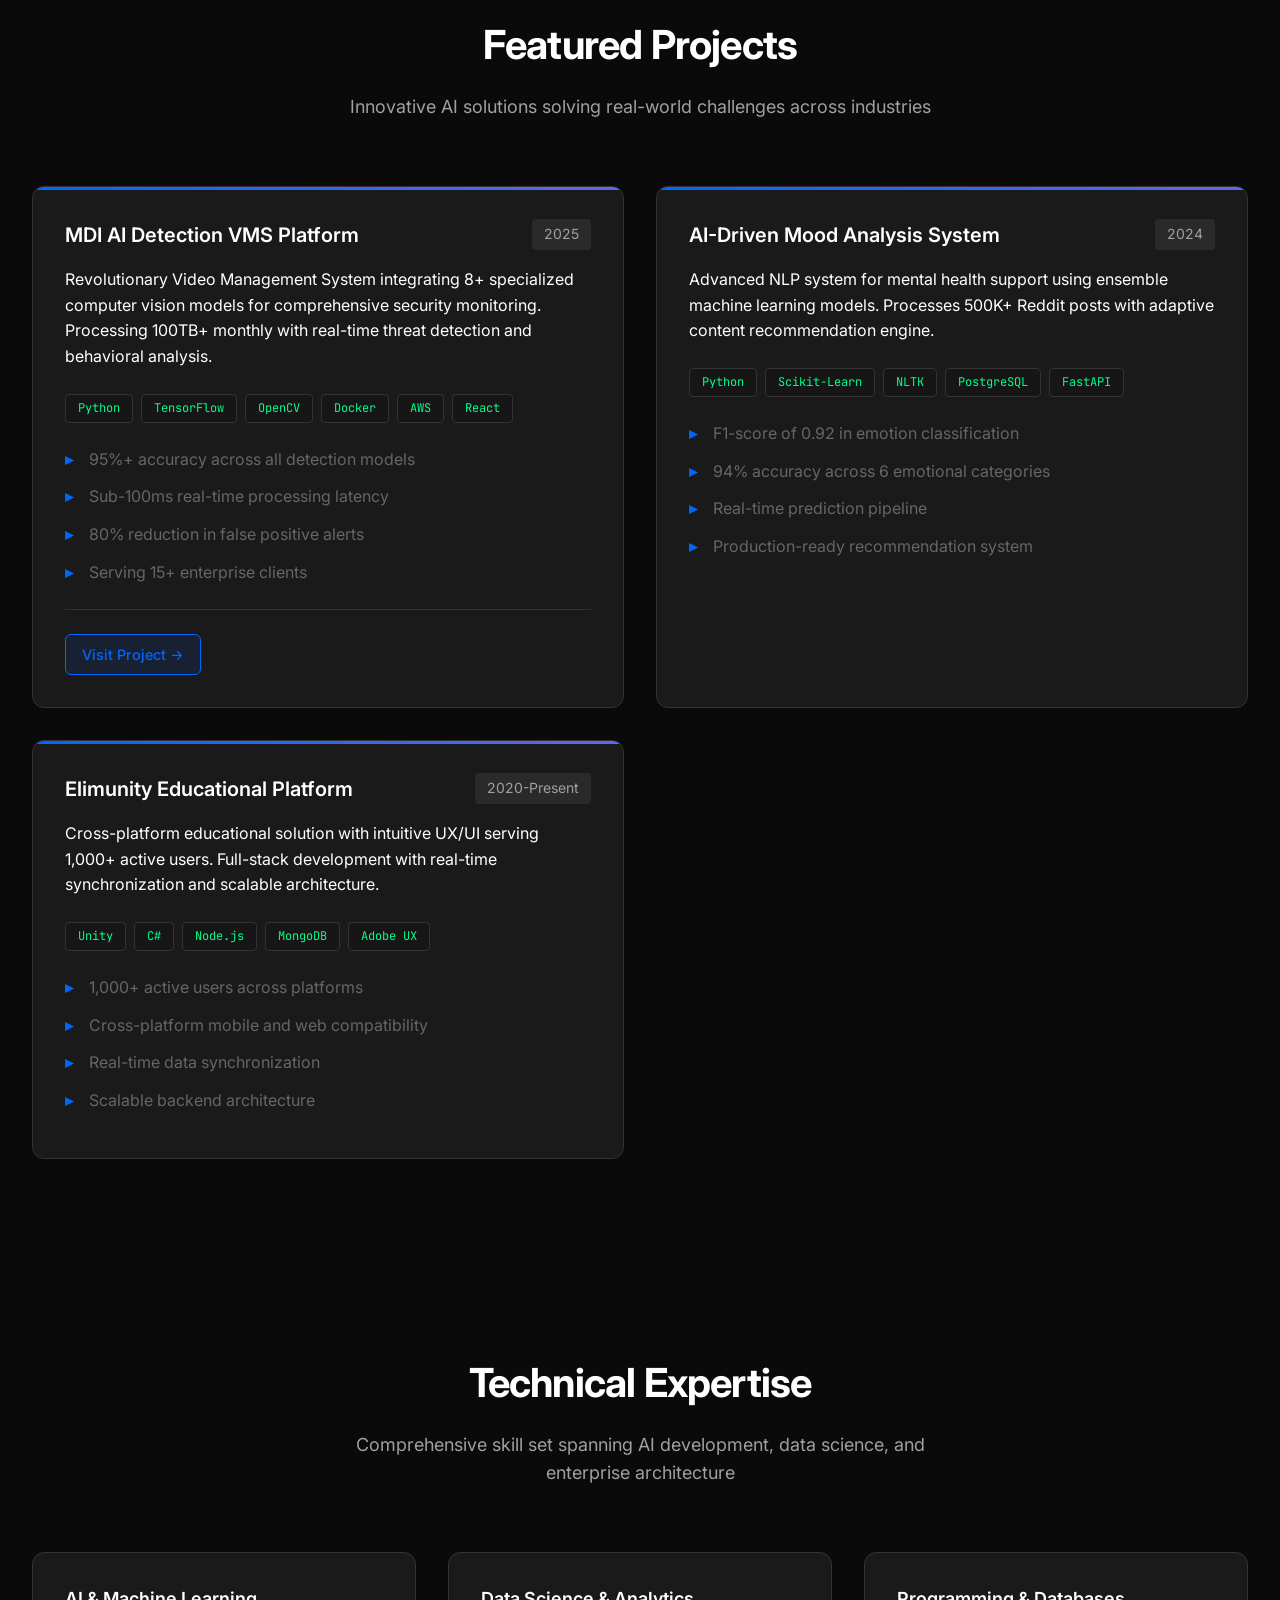
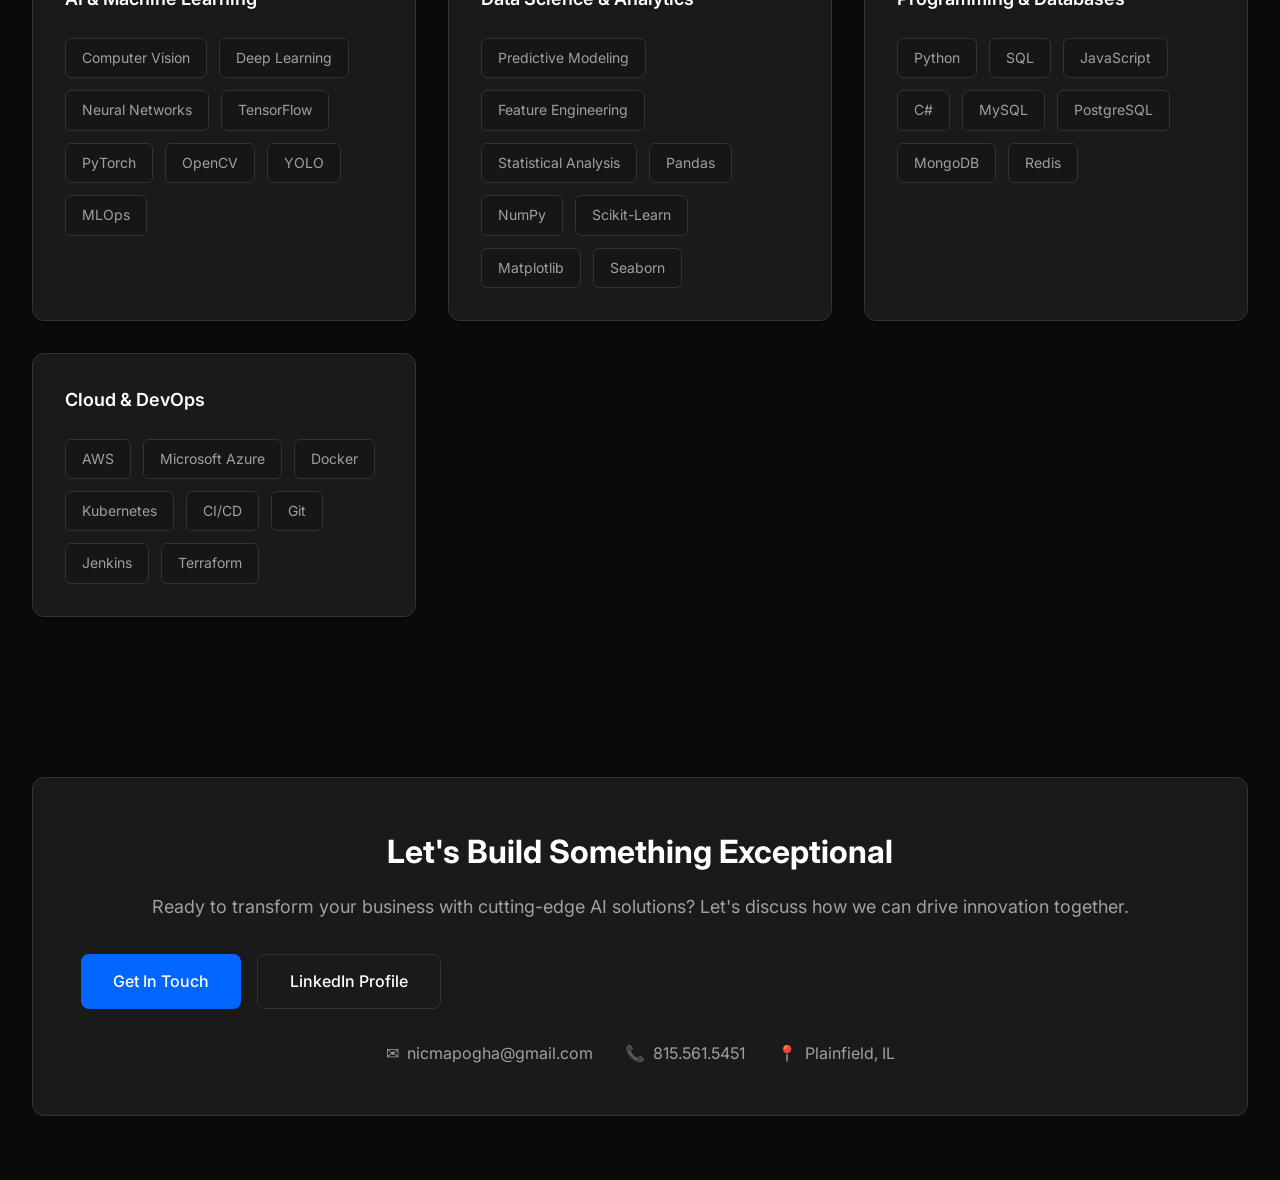
==== commit d950712c: "Add MDI AI Detection website link to featured project" ====
--- a/index.html
+++ b/index.html
@@ -415,6 +415,32 @@
             font-weight: bold;
         }
 
+        .project-links {
+            margin-top: 1.5rem;
+            padding-top: 1.5rem;
+            border-top: 1px solid var(--border-subtle);
+        }
+
+        .project-link {
+            display: inline-flex;
+            align-items: center;
+            color: var(--accent-blue);
+            text-decoration: none;
+            font-weight: 500;
+            font-size: 0.9rem;
+            transition: all 0.3s ease;
+            padding: 0.5rem 1rem;
+            border: 1px solid var(--accent-blue);
+            border-radius: 6px;
+            background: rgba(0, 102, 255, 0.1);
+        }
+
+        .project-link:hover {
+            background: var(--accent-blue);
+            color: var(--text-primary);
+            transform: translateX(4px);
+        }
+
         /* Projects Grid */
         .projects-grid {
             display: grid;
@@ -663,7 +689,7 @@
                 <h1 class="hero-title">Nicodemus N Mapogha</h1>
                 <p class="hero-subtitle">Lead AI Developer & Computer Vision Specialist</p>
                 <p class="hero-description">
-                    Building enterprise-grade AI systems that transform businesses. Specializing in computer vision, 
+                    Building AI systems that transform businesses. Specializing in computer vision, 
                     machine learning, and real-time video intelligence for next-generation security and automation solutions.
                 </p>
                 <div class="hero-cta">
@@ -680,7 +706,7 @@
                 <div class="stat-label">Years Experience</div>
             </div>
             <div class="stat-item">
-                <span class="stat-number">15+</span>
+                <span class="stat-number">5</span>
                 <div class="stat-label">AI Projects Delivered</div>
             </div>
             <div class="stat-item">
@@ -688,7 +714,7 @@
                 <div class="stat-label">Model Accuracy</div>
             </div>
             <div class="stat-item">
-                <span class="stat-number">50+</span>
+                <span class="stat-number">15+</span>
                 <div class="stat-label">Enterprise Clients</div>
             </div>
         </section>
@@ -716,7 +742,7 @@
                             Spearheading the development of cutting-edge Video Management Systems with real-time AI capabilities
                         </div>
                         <ul class="achievements">
-                            <li>Architected and deployed 8+ specialized computer vision models (Person/Gun/Vehicle Detection, Geofencing, Behavioral Analysis) achieving 95%+ accuracy for enterprise security applications</li>
+                            <li>Architected and deployed 8+ specialized computer vision models (Person/Gun/Vehicle Detection, Geofencing, Behavioral Analysis) achieving 95%+ accuracy for the VMS</li>
                             <li>Built end-to-end ML pipeline processing 100TB+ video data monthly with real-time inference and automated model validation against live CCTV footage</li>
                             <li>Developed comprehensive Python scripts for model testing and validation, facilitating seamless integration into the core VMS architecture</li>
                             <li>Designed and implemented dynamic dashboards for diverse use cases, providing real-time insights into AI-generated events, system performance, and operational logs</li>
@@ -739,7 +765,7 @@
                             Bridging academic research with enterprise-level technology implementations
                         </div>
                         <ul class="achievements">
-                            <li>Architected enterprise technology solutions across multiple university departments</li>
+                            <li>Architected technology solutions across multiple university departments</li>
                             <li>Improved help desk department efficiency by 40% through automating the reporting system</li>
                             <li>Managed IT infrastructure supporting 5,000+ students and faculty with 99.9% uptime</li>
                             <li>Led security protocol implementations and application administration</li>
@@ -782,7 +808,7 @@
             <div class="projects-grid">
                 <div class="project-card fade-in">
                     <div class="project-header">
-                        <h3 class="project-title">Enterprise VMS AI Platform</h3>
+                        <h3 class="project-title">MDI AI Detection VMS Platform</h3>
                         <span class="project-year">2025</span>
                     </div>
                     <p class="project-description">
@@ -801,8 +827,11 @@
                         <li>95%+ accuracy across all detection models</li>
                         <li>Sub-100ms real-time processing latency</li>
                         <li>80% reduction in false positive alerts</li>
-                        <li>Serving 50+ enterprise clients</li>
+                        <li>Serving 15+ enterprise clients</li>
                     </ul>
+                    <div class="project-links">
+                        <a href="https://mdiaidetection.com/" target="_blank" class="project-link">Visit Project →</a>
+                    </div>
                 </div>
 
                 <div class="project-card fade-in">
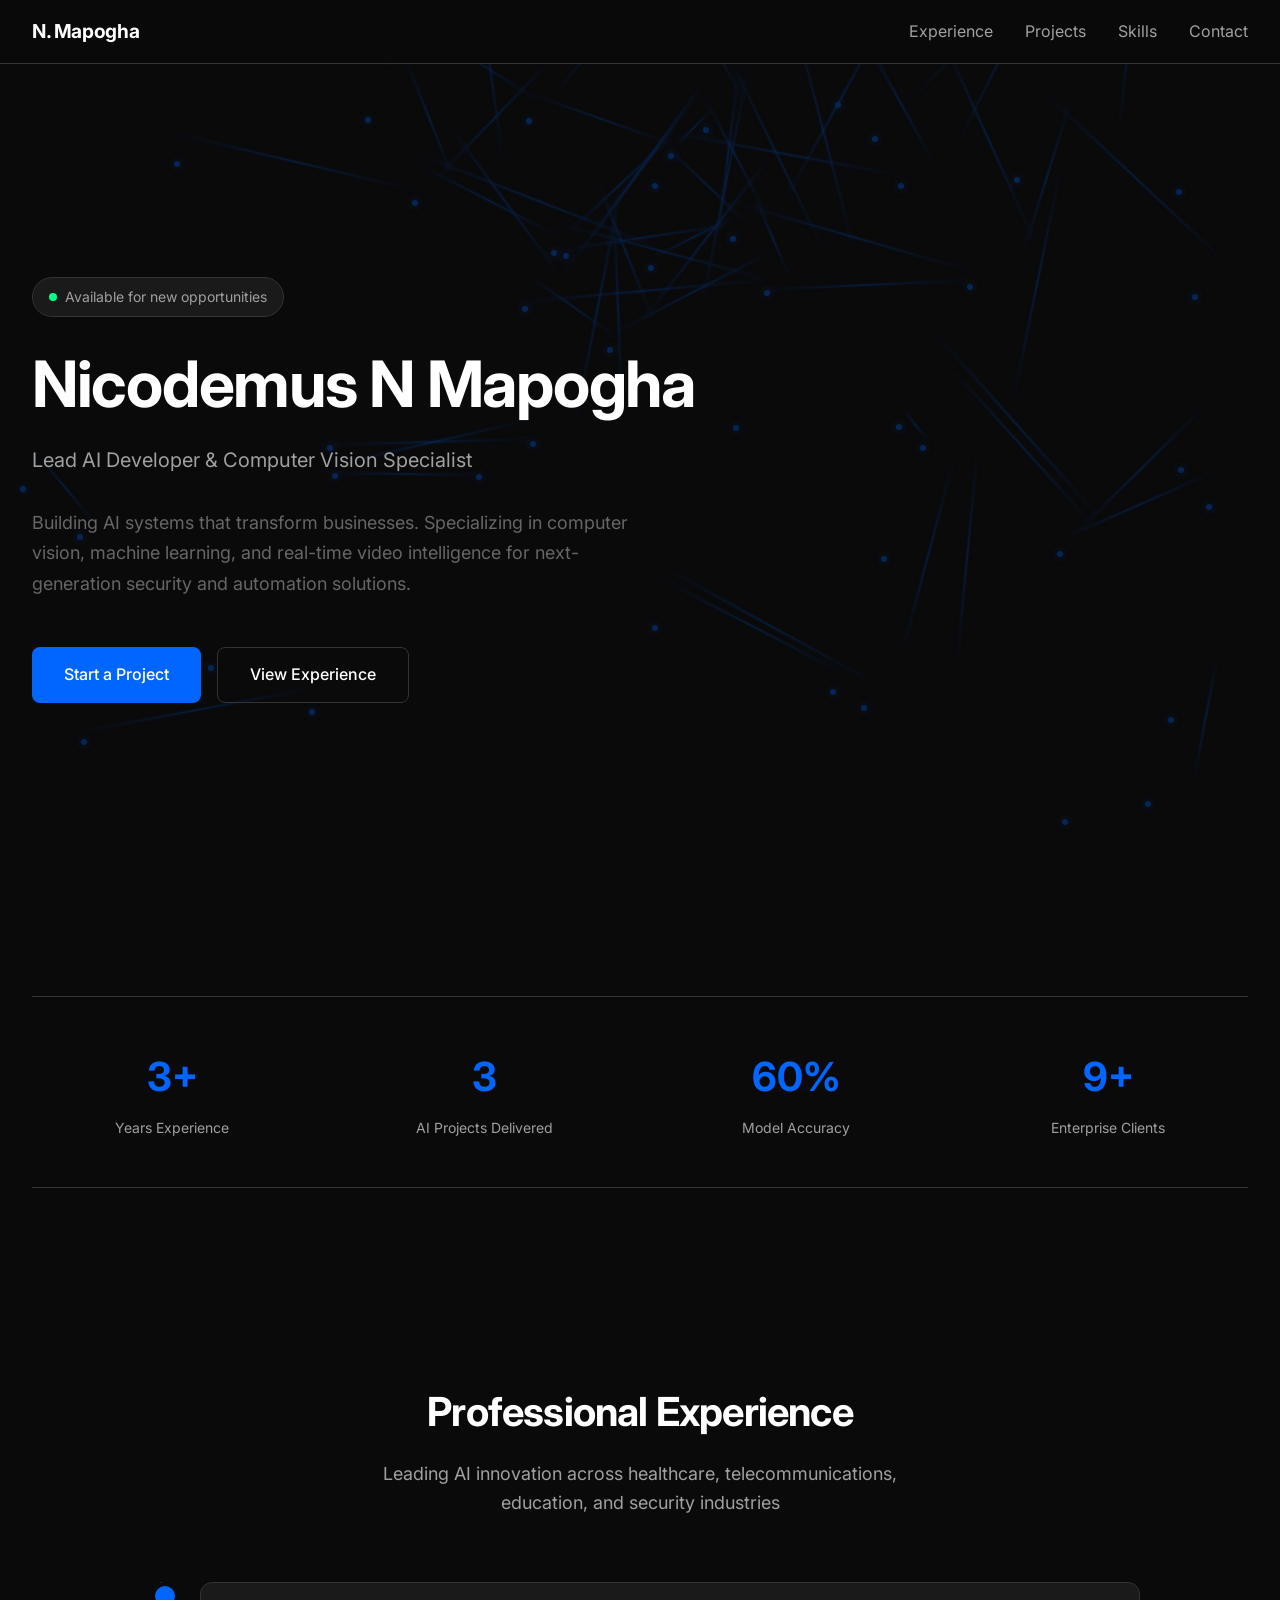
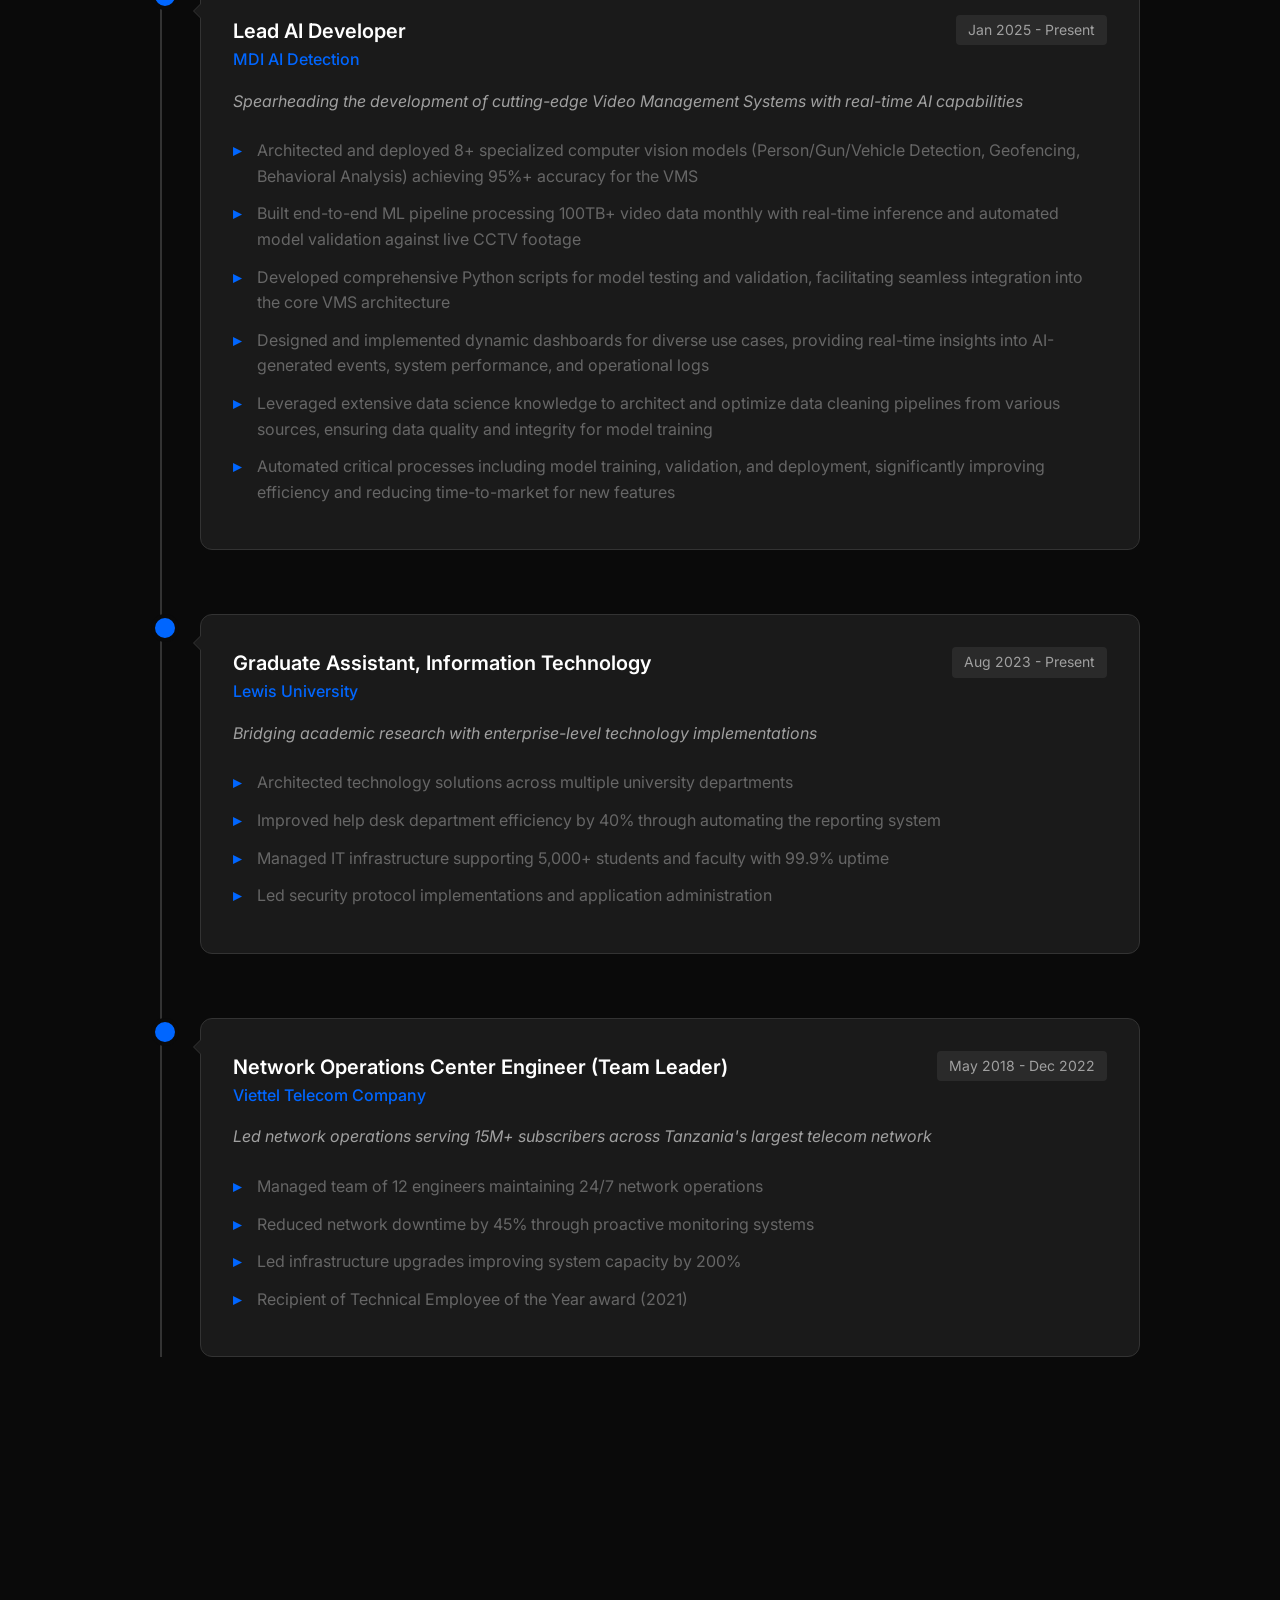
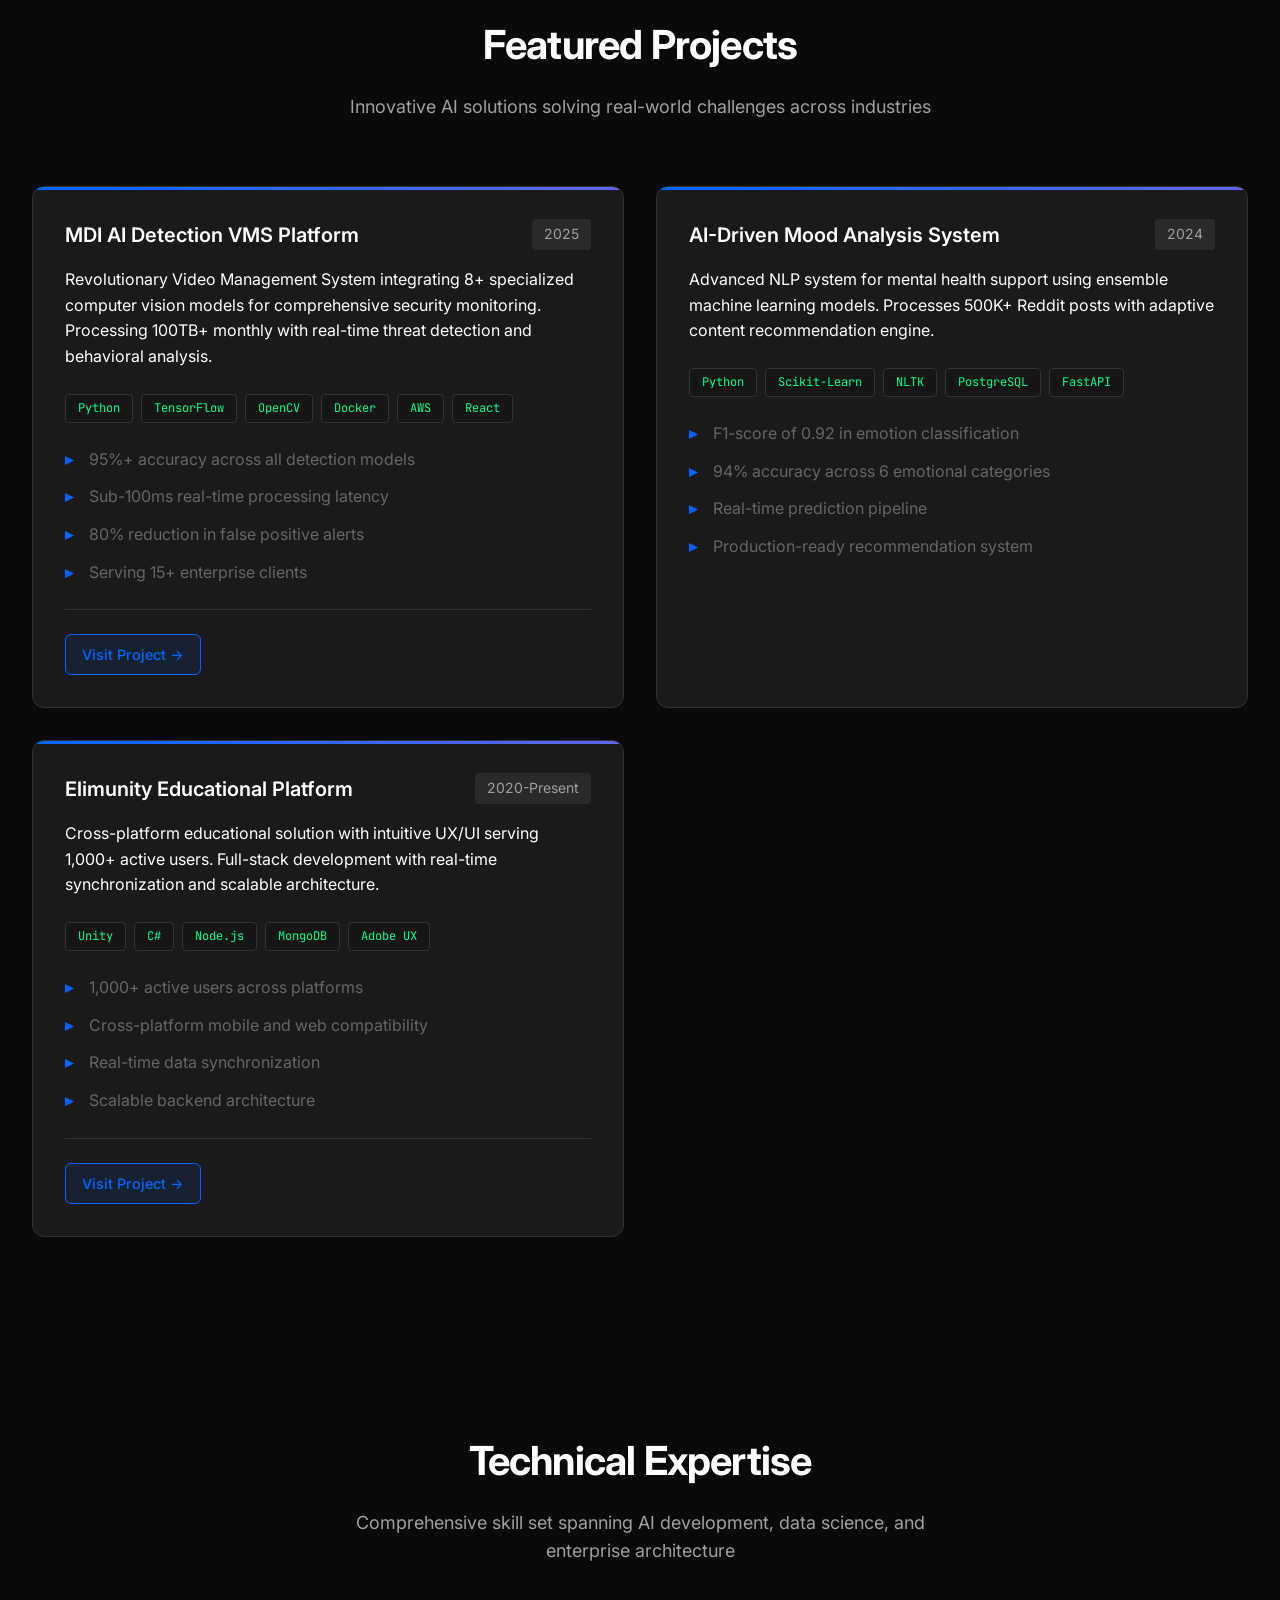
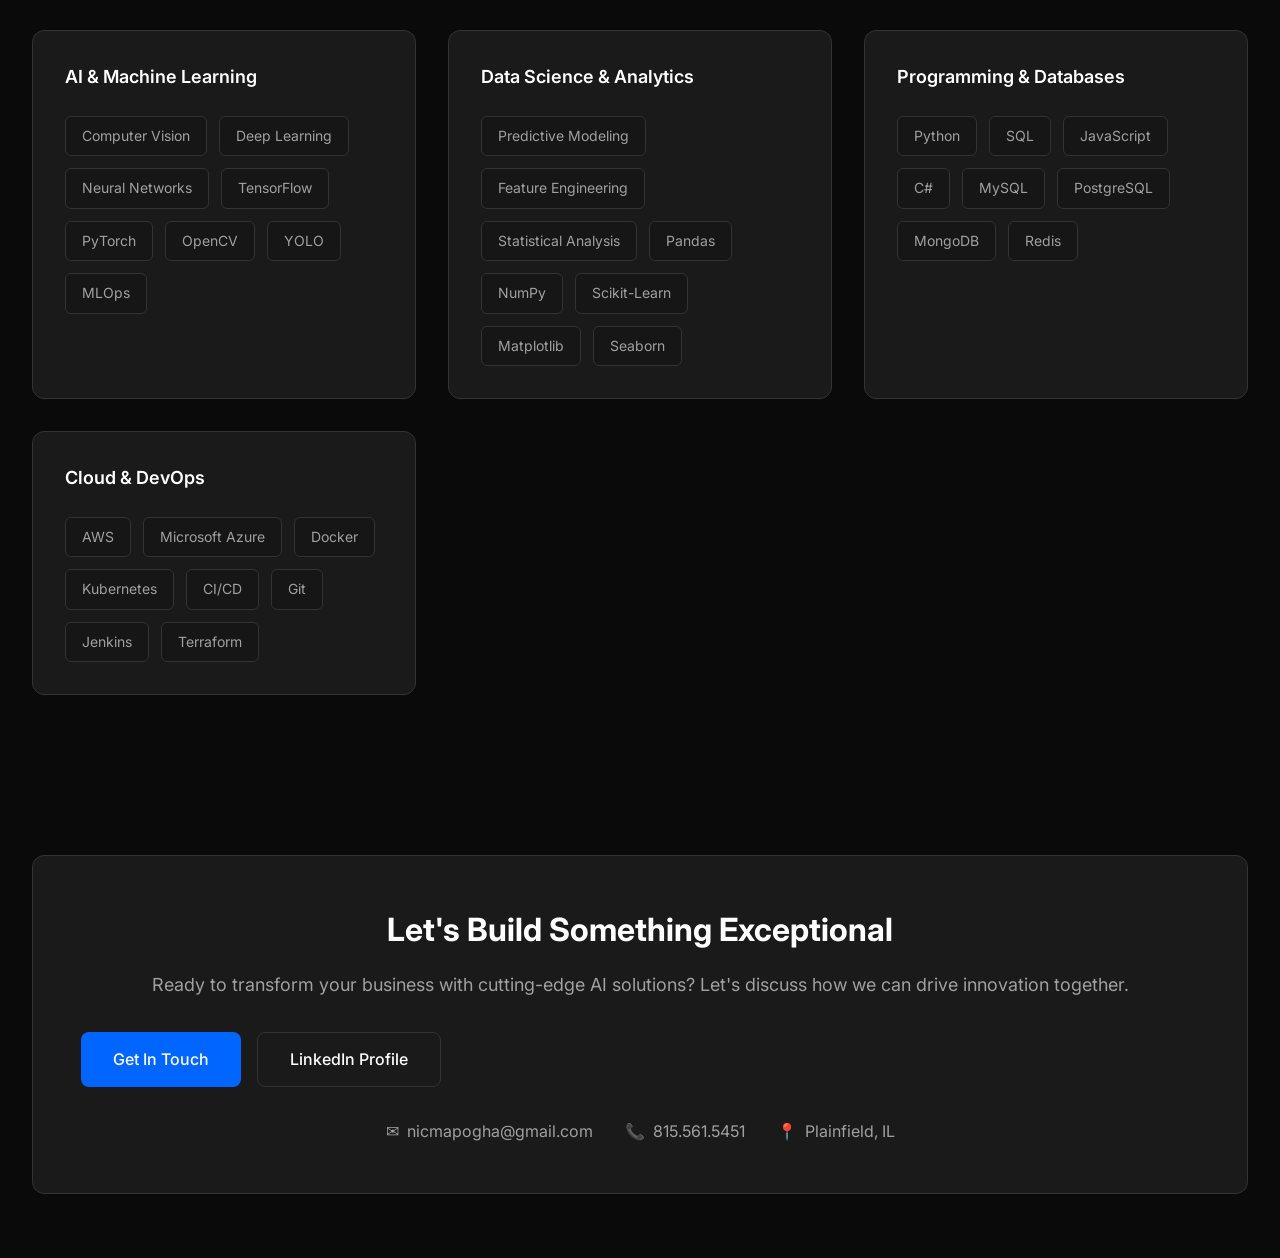
==== commit ffe2aa3b: "Add Elimunity website link to featured project" ====
--- a/index.html
+++ b/index.html
@@ -880,6 +880,9 @@
                         <li>Real-time data synchronization</li>
                         <li>Scalable backend architecture</li>
                     </ul>
+                    <div class="project-links">
+                        <a href="https://elimunity.com/" target="_blank" class="project-link">Visit Project →</a>
+                    </div>
                 </div>
             </div>
         </section>
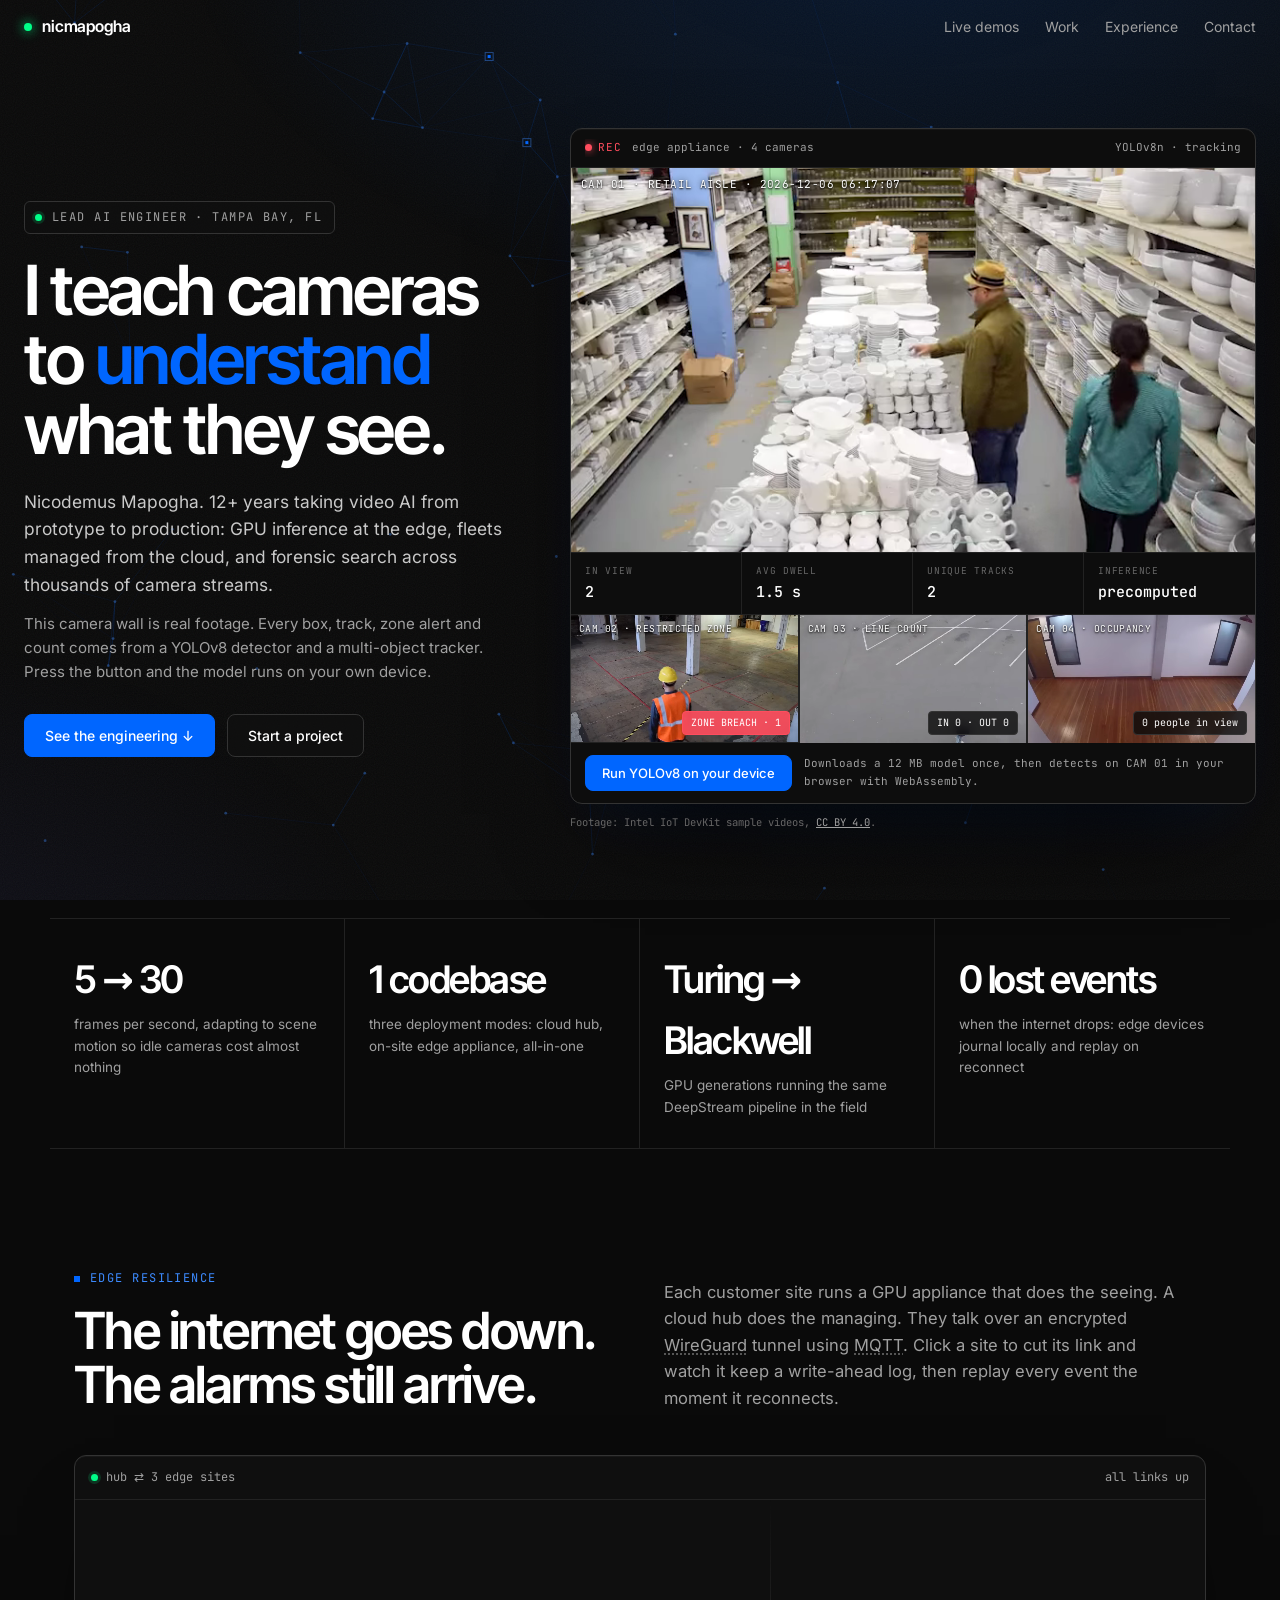
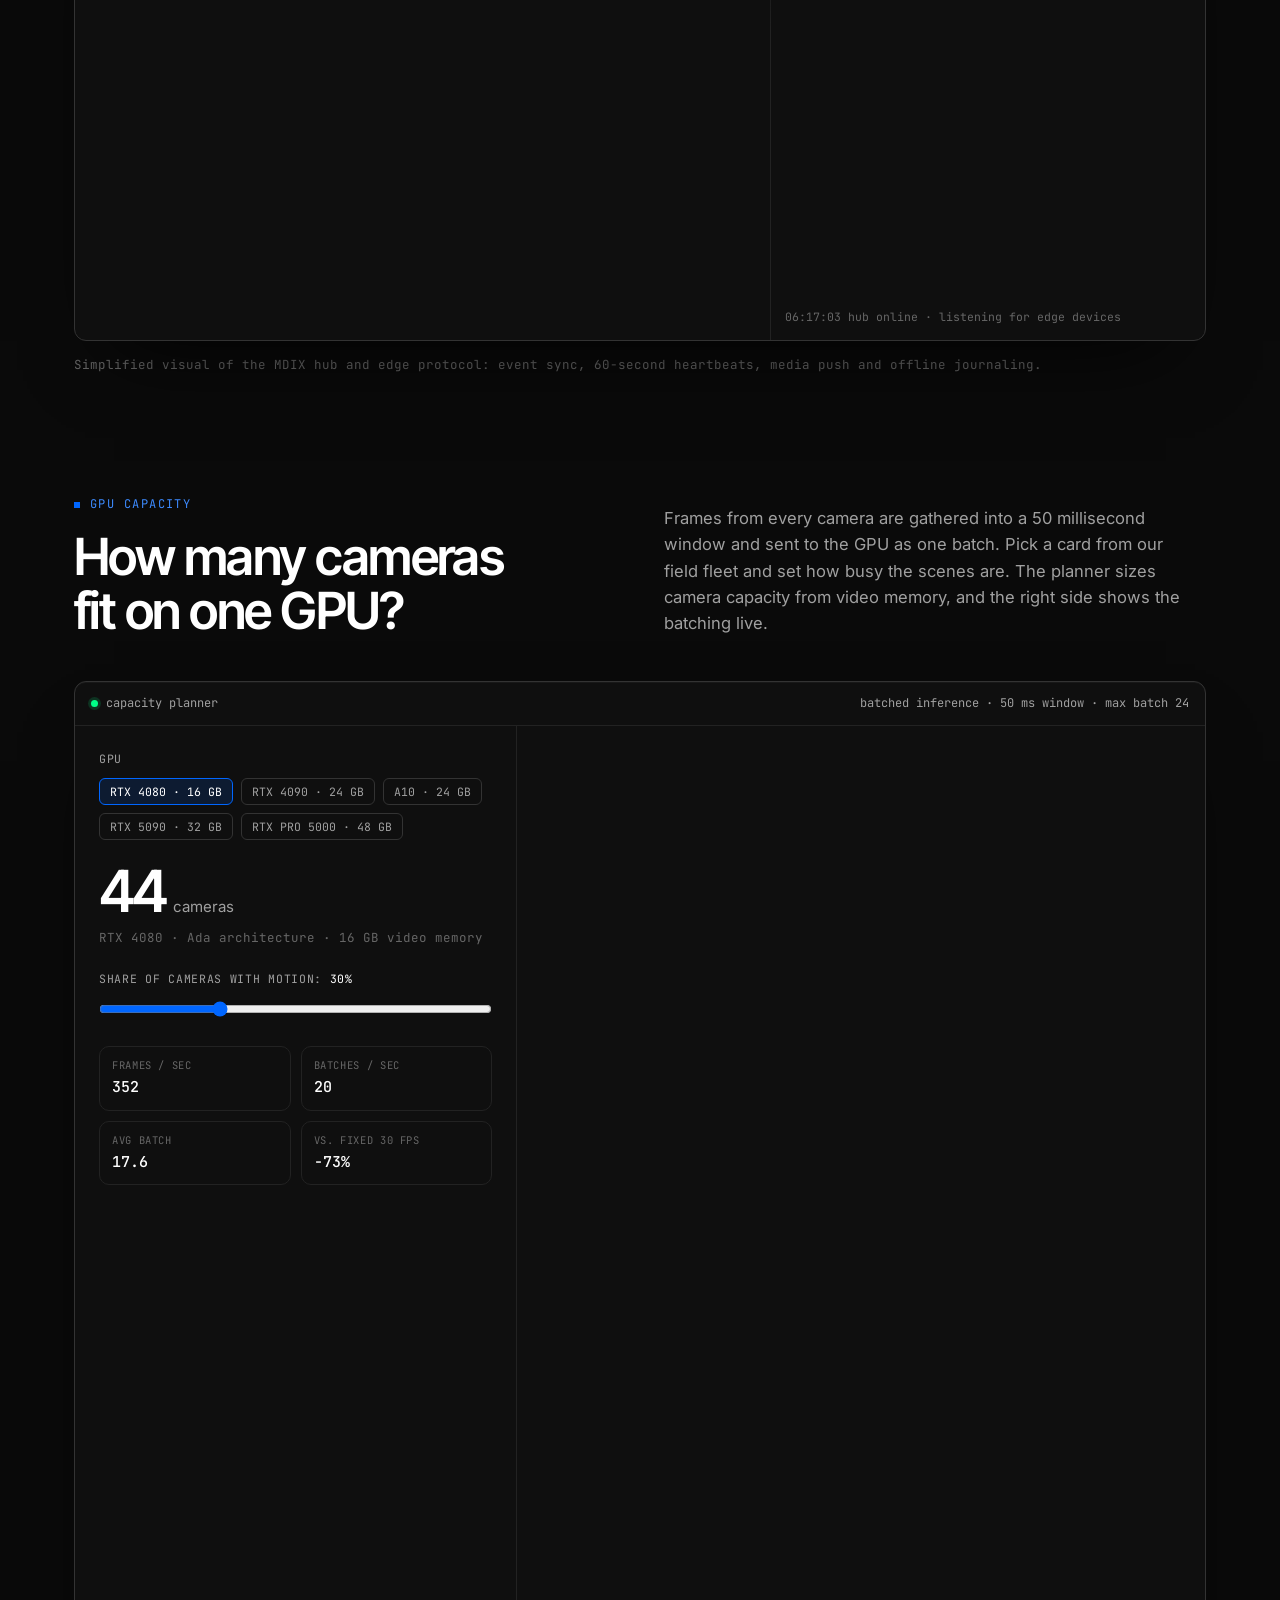
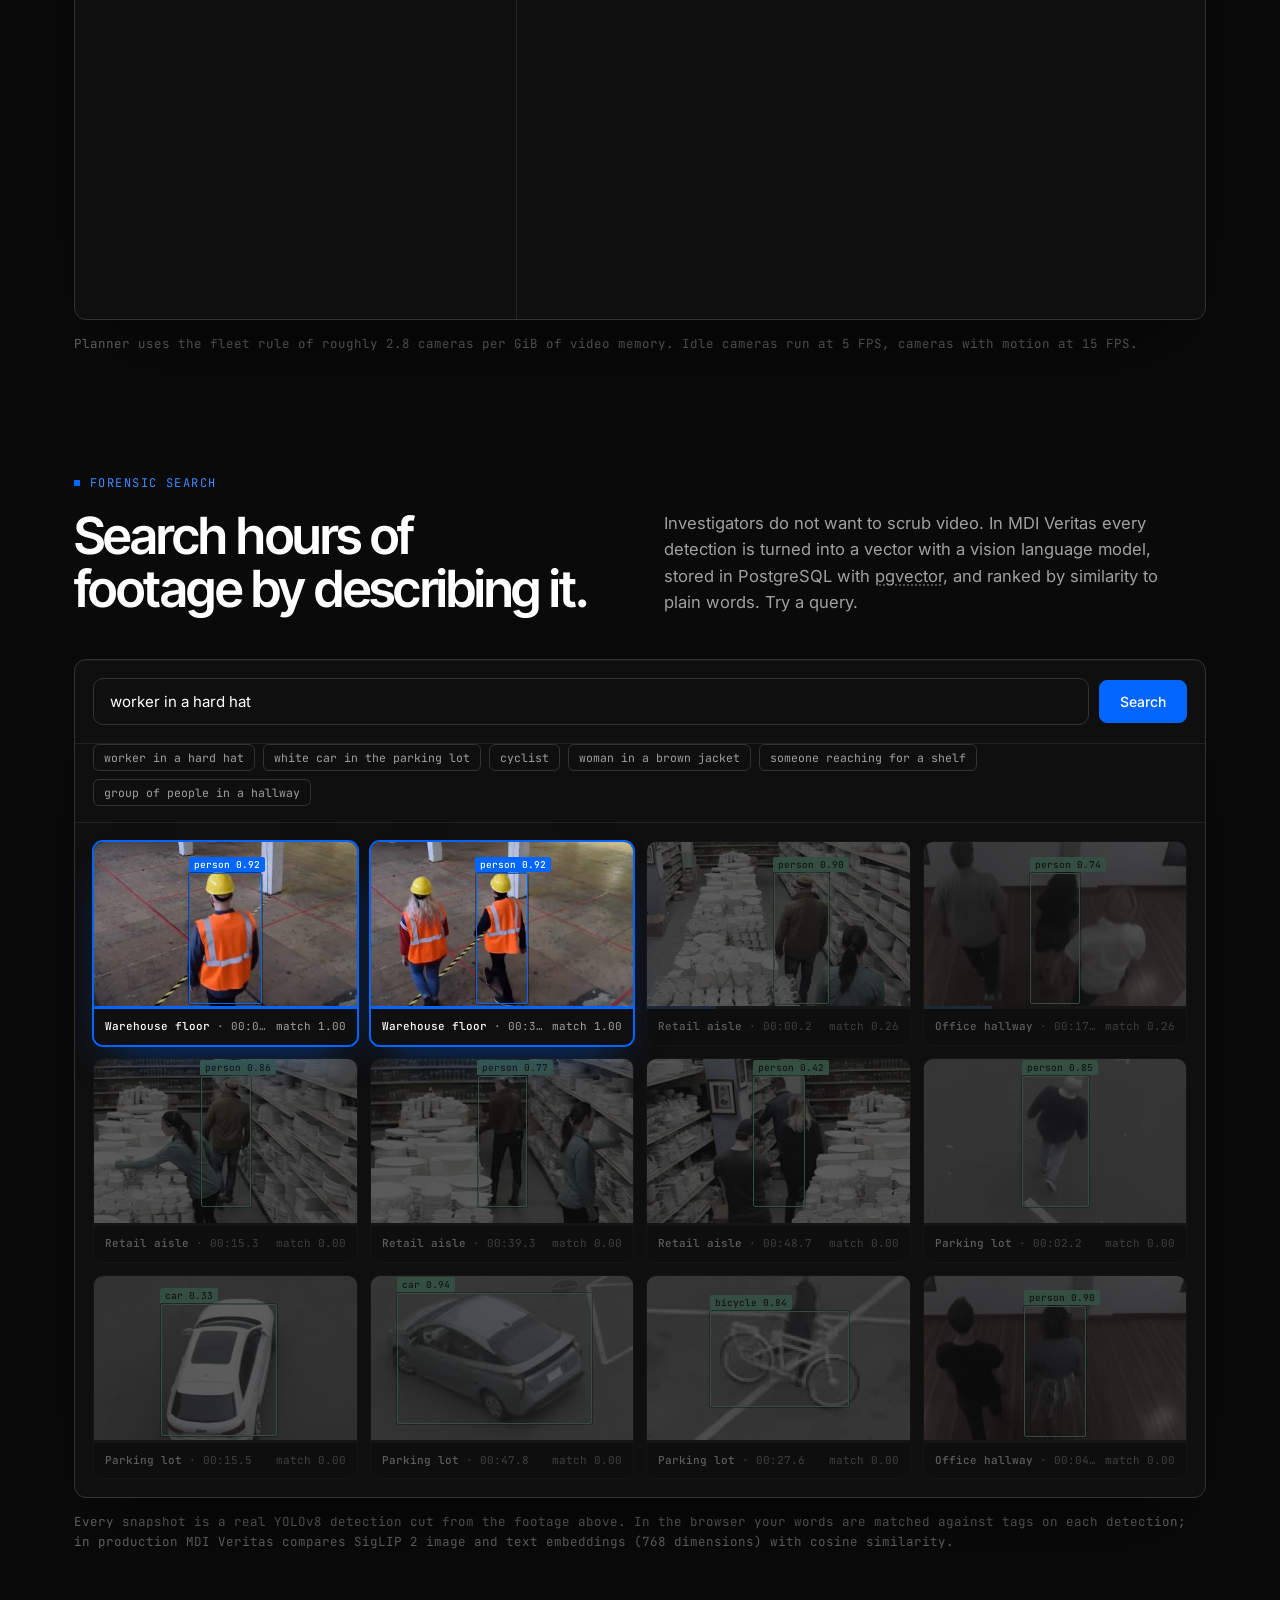
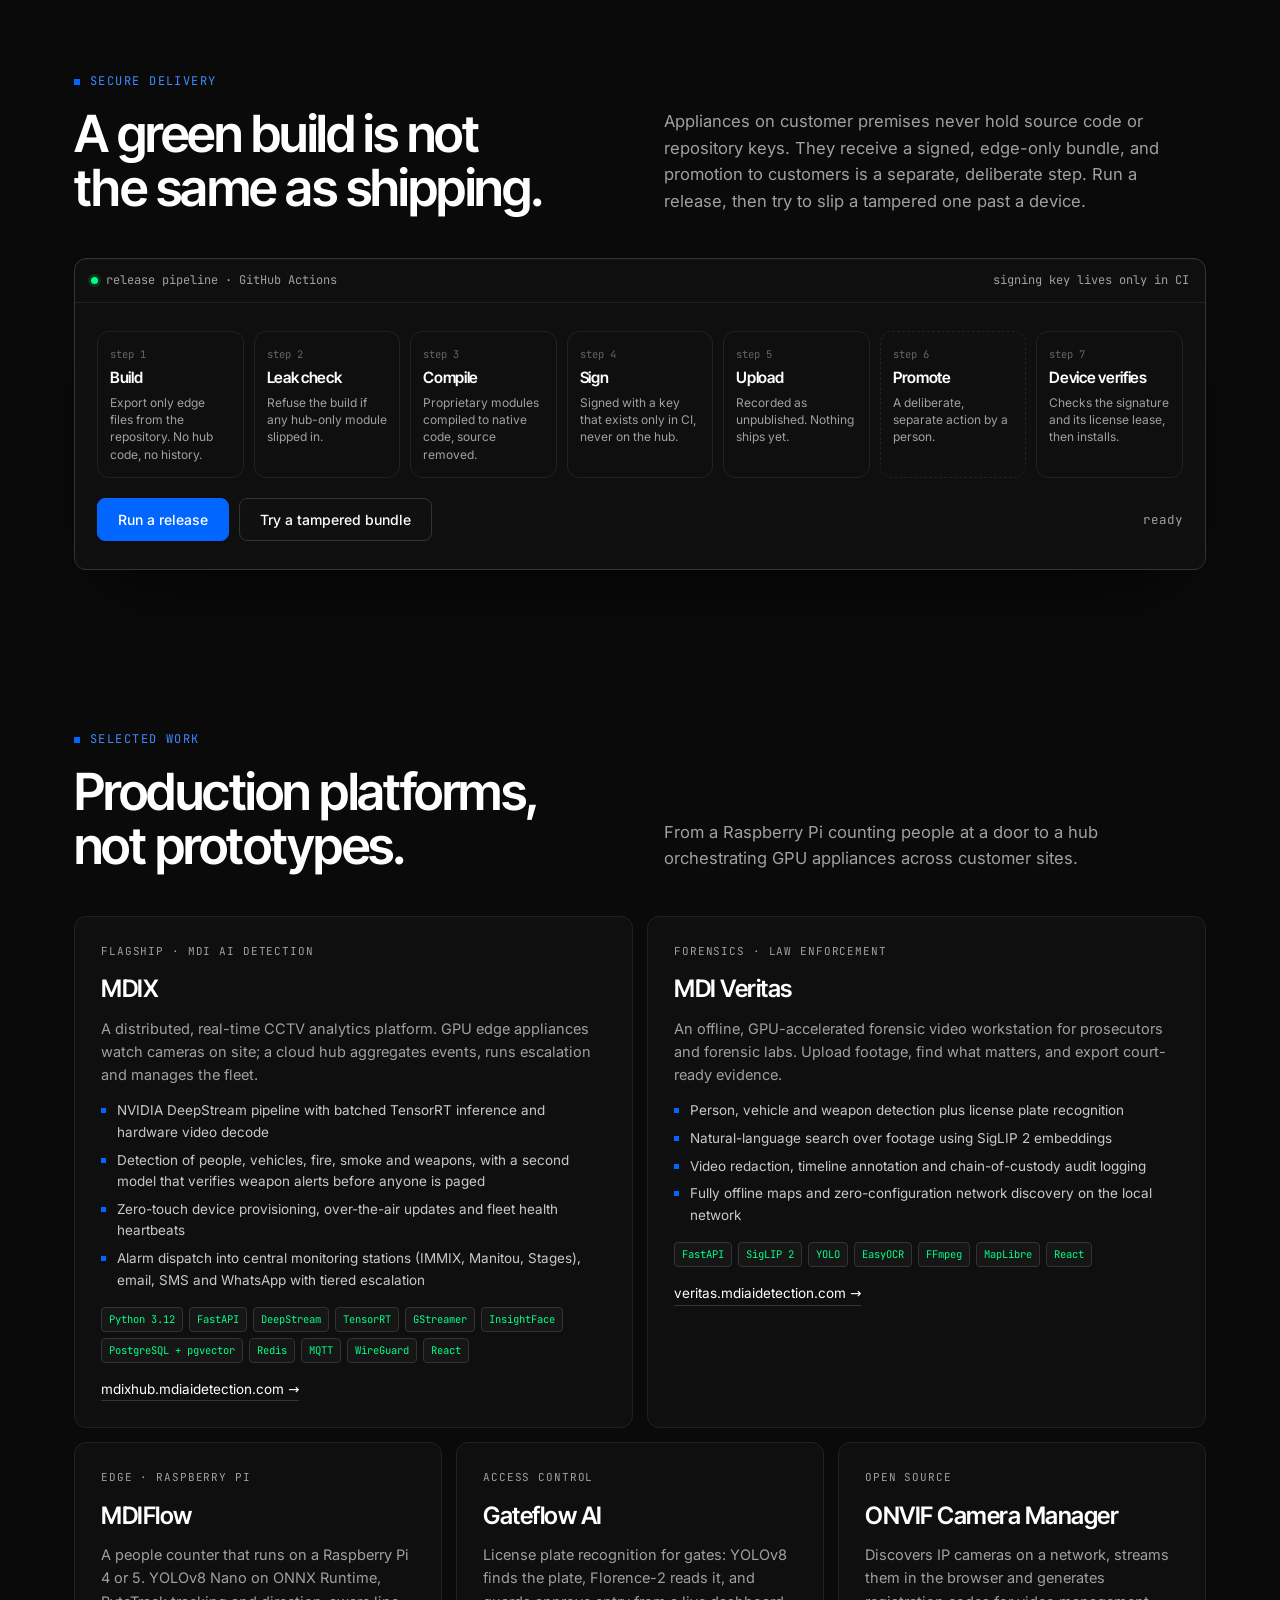
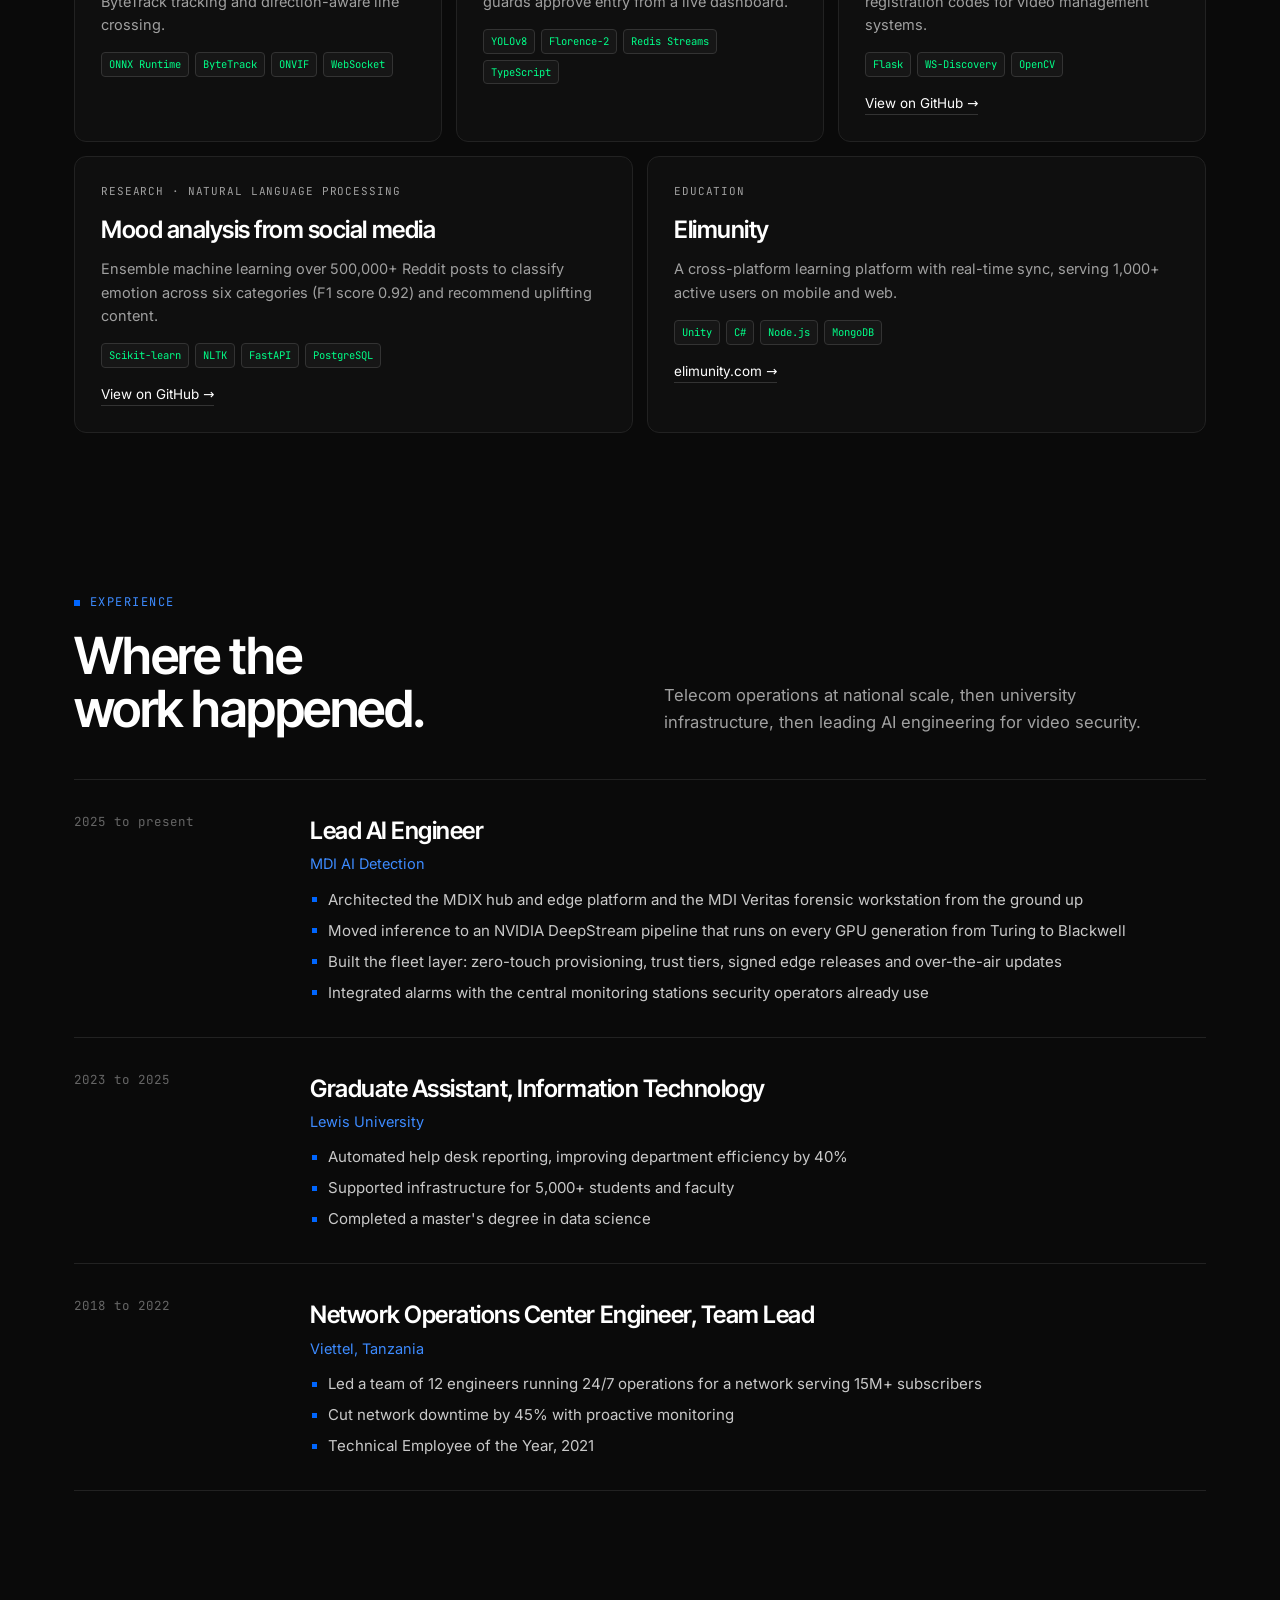
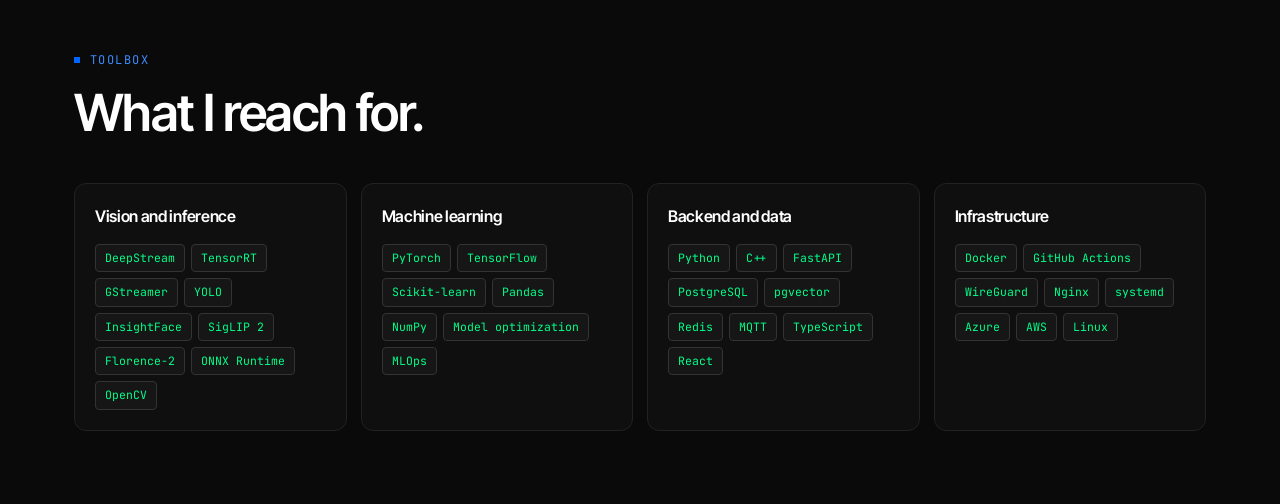
==== commit 85ecd19c: "Redesign site: real footage, live YOLOv8 demos, brand palette" ====
--- a/index.html
+++ b/index.html
@@ -1,1192 +1,935 @@
-<!DOCTYPE html>
+<!doctype html>
 <html lang="en">
 <head>
-    <meta charset="UTF-8">
-    <meta name="viewport" content="width=device-width, initial-scale=1.0">
-    <title>Nicodemus N Mapogha - Lead AI Developer</title>
-    <link href="https://fonts.googleapis.com/css2?family=Inter:wght@300;400;500;600;700&family=JetBrains+Mono:wght@400;500&display=swap" rel="stylesheet">
-    <style>
-        :root {
-            --primary-dark: #0a0a0a;
-            --secondary-dark: #1a1a1a;
-            --accent-dark: #2a2a2a;
-            --text-primary: #ffffff;
-            --text-secondary: #a0a0a0;
-            --text-muted: #666666;
-            --accent-blue: #0066ff;
-            --accent-green: #00ff88;
-            --accent-purple: #6366f1;
-            --border-subtle: #333333;
-            --code-bg: #161616;
-        }
-
-        * {
-            margin: 0;
-            padding: 0;
-            box-sizing: border-box;
-        }
-
-        body {
-            font-family: 'Inter', -apple-system, BlinkMacSystemFont, sans-serif;
-            background: var(--primary-dark);
-            color: var(--text-primary);
-            line-height: 1.6;
-            overflow-x: hidden;
-        }
-
-        /* Neural Network Background Animation */
-        .neural-bg {
-            position: fixed;
-            top: 0;
-            left: 0;
-            width: 100%;
-            height: 100%;
-            z-index: -1;
-            opacity: 0.3;
-        }
-
-        .node {
-            position: absolute;
-            width: 6px;
-            height: 6px;
-            background: var(--accent-blue);
-            border-radius: 50%;
-            box-shadow: 0 0 10px var(--accent-blue);
-            animation: pulse 3s ease-in-out infinite;
-        }
-
-        .connection {
-            position: absolute;
-            height: 2px;
-            background: linear-gradient(90deg, transparent, rgba(0, 102, 255, 0.6), transparent);
-            animation: flow 4s linear infinite;
-            box-shadow: 0 0 4px rgba(0, 102, 255, 0.3);
-        }
-
-        @keyframes pulse {
-            0%, 100% { opacity: 0.5; transform: scale(1); }
-            50% { opacity: 1; transform: scale(1.8); }
-        }
-
-        @keyframes flow {
-            0% { opacity: 0; }
-            50% { opacity: 0.8; }
-            100% { opacity: 0; }
-        }
-
-        /* Navigation */
-        nav {
-            position: fixed;
-            top: 0;
-            width: 100%;
-            background: rgba(10, 10, 10, 0.95);
-            backdrop-filter: blur(20px);
-            border-bottom: 1px solid var(--border-subtle);
-            z-index: 1000;
-            padding: 1rem 0;
-        }
-
-        .nav-container {
-            max-width: 1400px;
-            margin: 0 auto;
-            display: flex;
-            justify-content: space-between;
-            align-items: center;
-            padding: 0 2rem;
-        }
-
-        .logo {
-            font-weight: 700;
-            font-size: 1.2rem;
-            color: var(--text-primary);
-            text-decoration: none;
-            letter-spacing: -0.02em;
-        }
-
-        .nav-links {
-            display: flex;
-            gap: 2rem;
-            list-style: none;
-        }
-
-        .nav-links a {
-            color: var(--text-secondary);
-            text-decoration: none;
-            font-weight: 400;
-            transition: color 0.3s ease;
-            position: relative;
-        }
-
-        .nav-links a:hover {
-            color: var(--text-primary);
-        }
-
-        .nav-links a::after {
-            content: '';
-            position: absolute;
-            bottom: -4px;
-            left: 0;
-            width: 0;
-            height: 2px;
-            background: var(--accent-blue);
-            transition: width 0.3s ease;
-        }
-
-        .nav-links a:hover::after {
-            width: 100%;
-        }
-
-        /* Main Container */
-        .container {
-            max-width: 1400px;
-            margin: 0 auto;
-            padding: 0 2rem;
-        }
-
-        /* Hero Section */
-        .hero {
-            min-height: 100vh;
-            display: flex;
-            align-items: center;
-            padding-top: 80px;
-            position: relative;
-        }
-
-        .hero-content {
-            max-width: 800px;
-        }
-
-        .hero-badge {
-            display: inline-flex;
-            align-items: center;
-            gap: 0.5rem;
-            background: var(--secondary-dark);
-            border: 1px solid var(--border-subtle);
-            padding: 0.5rem 1rem;
-            border-radius: 50px;
-            margin-bottom: 2rem;
-            font-size: 0.875rem;
-            color: var(--text-secondary);
-        }
-
-        .status-dot {
-            width: 8px;
-            height: 8px;
-            background: var(--accent-green);
-            border-radius: 50%;
-            animation: pulse 2s ease-in-out infinite;
-        }
-
-        .hero-title {
-            font-size: clamp(2.5rem, 6vw, 4rem);
-            font-weight: 700;
-            line-height: 1.1;
-            margin-bottom: 1.5rem;
-            letter-spacing: -0.02em;
-        }
-
-        .hero-subtitle {
-            font-size: 1.25rem;
-            color: var(--text-secondary);
-            margin-bottom: 2rem;
-            font-weight: 400;
-        }
-
-        .hero-description {
-            font-size: 1.125rem;
-            color: var(--text-muted);
-            margin-bottom: 3rem;
-            max-width: 600px;
-            line-height: 1.7;
-        }
-
-        .hero-cta {
-            display: flex;
-            gap: 1rem;
-            flex-wrap: wrap;
-        }
-
-        .btn {
-            padding: 0.875rem 2rem;
-            border-radius: 8px;
-            text-decoration: none;
-            font-weight: 500;
-            transition: all 0.3s ease;
-            display: inline-flex;
-            align-items: center;
-            gap: 0.5rem;
-            font-size: 1rem;
-            border: none;
-            cursor: pointer;
-        }
-
-        .btn-primary {
-            background: var(--accent-blue);
-            color: white;
-        }
-
-        .btn-primary:hover {
-            background: #0052cc;
-            transform: translateY(-2px);
-        }
-
-        .btn-secondary {
-            background: transparent;
-            color: var(--text-primary);
-            border: 1px solid var(--border-subtle);
-        }
-
-        .btn-secondary:hover {
-            background: var(--secondary-dark);
-            border-color: var(--text-secondary);
-        }
-
-        /* Stats Section */
-        .stats {
-            display: grid;
-            grid-template-columns: repeat(auto-fit, minmax(200px, 1fr));
-            gap: 2rem;
-            margin: 6rem 0;
-            padding: 3rem 0;
-            border-top: 1px solid var(--border-subtle);
-            border-bottom: 1px solid var(--border-subtle);
-        }
-
-        .stat-item {
-            text-align: center;
-        }
-
-        .stat-number {
-            font-size: 2.5rem;
-            font-weight: 700;
-            color: var(--accent-blue);
-            display: block;
-        }
-
-        .stat-label {
-            color: var(--text-secondary);
-            font-size: 0.875rem;
-            margin-top: 0.5rem;
-        }
-
-        /* Section Styling */
-        .section {
-            padding: 6rem 0;
-        }
-
-        .section-header {
-            max-width: 800px;
-            margin: 0 auto 4rem;
-            text-align: center;
-        }
-
-        .section-title {
-            font-size: 2.5rem;
-            font-weight: 700;
-            margin-bottom: 1rem;
-            letter-spacing: -0.02em;
-        }
-
-        .section-subtitle {
-            font-size: 1.125rem;
-            color: var(--text-secondary);
-            max-width: 600px;
-            margin: 0 auto;
-        }
-
-        /* Experience Timeline */
-        .timeline {
-            position: relative;
-            max-width: 1000px;
-            margin: 0 auto;
-        }
-
-        .timeline::before {
-            content: '';
-            position: absolute;
-            left: 20px;
-            top: 0;
-            bottom: 0;
-            width: 2px;
-            background: var(--border-subtle);
-        }
-
-        .timeline-item {
-            position: relative;
-            padding-left: 60px;
-            margin-bottom: 4rem;
-        }
-
-        .timeline-item::before {
-            content: '';
-            position: absolute;
-            left: 11px;
-            top: 0;
-            width: 20px;
-            height: 20px;
-            background: var(--accent-blue);
-            border-radius: 50%;
-            border: 4px solid var(--primary-dark);
-        }
-
-        .timeline-content {
-            background: var(--secondary-dark);
-            border: 1px solid var(--border-subtle);
-            border-radius: 12px;
-            padding: 2rem;
-            position: relative;
-        }
-
-        .timeline-content::before {
-            content: '';
-            position: absolute;
-            left: -8px;
-            top: 20px;
-            width: 0;
-            height: 0;
-            border-style: solid;
-            border-width: 8px 8px 8px 0;
-            border-color: transparent var(--border-subtle) transparent transparent;
-        }
-
-        .timeline-content::after {
-            content: '';
-            position: absolute;
-            left: -7px;
-            top: 20px;
-            width: 0;
-            height: 0;
-            border-style: solid;
-            border-width: 8px 8px 8px 0;
-            border-color: transparent var(--secondary-dark) transparent transparent;
-        }
-
-        .job-header {
-            display: flex;
-            justify-content: space-between;
-            align-items: flex-start;
-            margin-bottom: 1rem;
-            flex-wrap: wrap;
-            gap: 1rem;
-        }
-
-        .job-title {
-            font-size: 1.25rem;
-            font-weight: 600;
-            color: var(--text-primary);
-        }
-
-        .job-company {
-            color: var(--accent-blue);
-            font-weight: 500;
-        }
-
-        .job-period {
-            color: var(--text-secondary);
-            font-size: 0.875rem;
-            background: var(--accent-dark);
-            padding: 0.25rem 0.75rem;
-            border-radius: 4px;
-            white-space: nowrap;
-        }
-
-        .job-description {
-            color: var(--text-secondary);
-            margin-bottom: 1.5rem;
-            font-style: italic;
-        }
-
-        .achievements {
-            list-style: none;
-        }
-
-        .achievements li {
-            color: var(--text-muted);
-            margin-bottom: 0.75rem;
-            padding-left: 1.5rem;
-            position: relative;
-        }
-
-        .achievements li::before {
-            content: '▸';
-            position: absolute;
-            left: 0;
-            color: var(--accent-blue);
-            font-weight: bold;
-        }
-
-        .project-links {
-            margin-top: 1.5rem;
-            padding-top: 1.5rem;
-            border-top: 1px solid var(--border-subtle);
-        }
-
-        .project-link {
-            display: inline-flex;
-            align-items: center;
-            color: var(--accent-blue);
-            text-decoration: none;
-            font-weight: 500;
-            font-size: 0.9rem;
-            transition: all 0.3s ease;
-            padding: 0.5rem 1rem;
-            border: 1px solid var(--accent-blue);
-            border-radius: 6px;
-            background: rgba(0, 102, 255, 0.1);
-        }
-
-        .project-link:hover {
-            background: var(--accent-blue);
-            color: var(--text-primary);
-            transform: translateX(4px);
-        }
-
-        /* Projects Grid */
-        .projects-grid {
-            display: grid;
-            grid-template-columns: repeat(auto-fit, minmax(400px, 1fr));
-            gap: 2rem;
-            margin-top: 3rem;
-        }
-
-        .project-card {
-            background: var(--secondary-dark);
-            border: 1px solid var(--border-subtle);
-            border-radius: 12px;
-            padding: 2rem;
-            transition: all 0.3s ease;
-            position: relative;
-            overflow: hidden;
-        }
-
-        .project-card::before {
-            content: '';
-            position: absolute;
-            top: 0;
-            left: 0;
-            right: 0;
-            height: 3px;
-            background: linear-gradient(90deg, var(--accent-blue), var(--accent-purple));
-        }
-
-        .project-card:hover {
-            transform: translateY(-4px);
-            border-color: var(--accent-blue);
-        }
-
-        .project-header {
-            display: flex;
-            justify-content: space-between;
-            align-items: flex-start;
-            margin-bottom: 1rem;
-        }
-
-        .project-title {
-            font-size: 1.25rem;
-            font-weight: 600;
-            color: var(--text-primary);
-        }
-
-        .project-year {
-            color: var(--text-secondary);
-            font-size: 0.875rem;
-            background: var(--accent-dark);
-            padding: 0.25rem 0.75rem;
-            border-radius: 4px;
-        }
-
-        .project-tech {
-            display: flex;
-            flex-wrap: wrap;
-            gap: 0.5rem;
-            margin: 1.5rem 0;
-        }
-
-        .tech-tag {
-            background: var(--code-bg);
-            color: var(--accent-green);
-            padding: 0.25rem 0.75rem;
-            border-radius: 4px;
-            font-size: 0.75rem;
-            font-family: 'JetBrains Mono', monospace;
-            border: 1px solid var(--border-subtle);
-        }
-
-        /* Skills Grid */
-        .skills-container {
-            display: grid;
-            grid-template-columns: repeat(auto-fit, minmax(300px, 1fr));
-            gap: 2rem;
-            margin-top: 3rem;
-        }
-
-        .skill-category {
-            background: var(--secondary-dark);
-            border: 1px solid var(--border-subtle);
-            border-radius: 12px;
-            padding: 2rem;
-        }
-
-        .skill-category h3 {
-            color: var(--text-primary);
-            margin-bottom: 1.5rem;
-            font-size: 1.125rem;
-            font-weight: 600;
-        }
-
-        .skill-list {
-            display: flex;
-            flex-wrap: wrap;
-            gap: 0.75rem;
-        }
-
-        .skill-item {
-            background: var(--code-bg);
-            color: var(--text-secondary);
-            padding: 0.5rem 1rem;
-            border-radius: 6px;
-            font-size: 0.875rem;
-            border: 1px solid var(--border-subtle);
-            transition: all 0.3s ease;
-        }
-
-        .skill-item:hover {
-            border-color: var(--accent-blue);
-            color: var(--accent-blue);
-        }
-
-        /* Contact Section */
-        .contact {
-            background: var(--secondary-dark);
-            border: 1px solid var(--border-subtle);
-            border-radius: 12px;
-            padding: 3rem;
-            text-align: center;
-            margin: 4rem 0;
-        }
-
-        .contact-title {
-            font-size: 2rem;
-            font-weight: 700;
-            margin-bottom: 1rem;
-        }
-
-        .contact-subtitle {
-            color: var(--text-secondary);
-            margin-bottom: 2rem;
-            font-size: 1.125rem;
-        }
-
-        .contact-info {
-            display: flex;
-            justify-content: center;
-            gap: 2rem;
-            flex-wrap: wrap;
-            margin-top: 2rem;
-        }
-
-        .contact-item {
-            display: flex;
-            align-items: center;
-            gap: 0.5rem;
-            color: var(--text-secondary);
-            text-decoration: none;
-            transition: color 0.3s ease;
-        }
-
-        .contact-item:hover {
-            color: var(--accent-blue);
-        }
-
-        /* Responsive Design */
-        @media (max-width: 768px) {
-            .container {
-                padding: 0 1rem;
-            }
-
-            .nav-container {
-                padding: 0 1rem;
-            }
-
-            .nav-links {
-                display: none;
-            }
-
-            .hero-title {
-                font-size: 2.5rem;
-            }
-
-            .stats {
-                grid-template-columns: repeat(2, 1fr);
-            }
-
-            .projects-grid {
-                grid-template-columns: 1fr;
-            }
-
-            .skills-container {
-                grid-template-columns: 1fr;
-            }
-
-            .timeline-item {
-                padding-left: 40px;
-            }
-
-            .timeline::before {
-                left: 10px;
-            }
-
-            .timeline-item::before {
-                left: 1px;
-                width: 18px;
-                height: 18px;
-            }
-        }
-
-        /* Smooth scrolling */
-        html {
-            scroll-behavior: smooth;
-        }
-
-        /* Loading animation */
-        .fade-in {
-            opacity: 0;
-            transform: translateY(20px);
-            transition: opacity 0.6s ease, transform 0.6s ease;
-        }
-
-        .fade-in.visible {
-            opacity: 1;
-            transform: translateY(0);
-        }
-    </style>
+<meta charset="utf-8">
+<meta name="viewport" content="width=device-width, initial-scale=1">
+<title>Nicodemus Mapogha | Edge AI Video Engineer</title>
+<meta name="description" content="Nicodemus Mapogha builds production computer vision systems that run on GPUs at the edge and scale in the cloud. Live, in-browser demonstrations of real engineering.">
+<meta property="og:title" content="Nicodemus Mapogha | Edge AI Video Engineer">
+<meta property="og:description" content="Real-time detection, multi-camera tracking and forensic video search. See it running, right in the page.">
+<meta property="og:url" content="https://nicmapogha.com/">
+<meta name="theme-color" content="#0a0a0a">
+<link rel="preload" href="fonts/inter-tight-latin-600-normal.woff2" as="font" type="font/woff2" crossorigin>
+<link rel="preload" href="fonts/inter-latin-400-normal.woff2" as="font" type="font/woff2" crossorigin>
+<style>
+@font-face{font-family:'Inter';font-style:normal;font-weight:400;font-display:swap;src:url(fonts/inter-latin-400-normal.woff2) format('woff2')}
+@font-face{font-family:'Inter';font-style:normal;font-weight:500;font-display:swap;src:url(fonts/inter-latin-500-normal.woff2) format('woff2')}
+@font-face{font-family:'Inter';font-style:normal;font-weight:600;font-display:swap;src:url(fonts/inter-latin-600-normal.woff2) format('woff2')}
+@font-face{font-family:'Inter Tight';font-style:normal;font-weight:500;font-display:swap;src:url(fonts/inter-tight-latin-500-normal.woff2) format('woff2')}
+@font-face{font-family:'Inter Tight';font-style:normal;font-weight:600;font-display:swap;src:url(fonts/inter-tight-latin-600-normal.woff2) format('woff2')}
+@font-face{font-family:'Inter Tight';font-style:normal;font-weight:700;font-display:swap;src:url(fonts/inter-tight-latin-700-normal.woff2) format('woff2')}
+@font-face{font-family:'JetBrains Mono';font-style:normal;font-weight:400;font-display:swap;src:url(fonts/jetbrains-mono-latin-400-normal.woff2) format('woff2')}
+@font-face{font-family:'JetBrains Mono';font-style:normal;font-weight:500;font-display:swap;src:url(fonts/jetbrains-mono-latin-500-normal.woff2) format('woff2')}
+:root{
+  color-scheme:dark;
+  --bg:#0a0a0a; --bg2:#0f0f0f; --panel:#111111; --panel2:#161616; --line:#222222; --line2:#333333;
+  --text:#ffffff; --text2:#c9c9c9; --muted:#a0a0a0; --dim:#666666;
+  --blue:#0066ff; --blue-hi:#3d8bff; --cyan:#3d8bff; --green:#00ff88; --amber:#ffb547; --red:#ff4d5e; --violet:#6366f1; --violet-hi:#8b8ef7;
+  --r:12px; --mono:'JetBrains Mono',ui-monospace,monospace; --sans:'Inter',-apple-system,BlinkMacSystemFont,system-ui,sans-serif; --disp:'Inter Tight','Inter',-apple-system,system-ui,sans-serif;
+}
+*{box-sizing:border-box;margin:0;padding:0}
+html{scroll-behavior:smooth}
+body{background:var(--bg);color:var(--text);position:relative;font-family:var(--sans);font-size:16px;line-height:1.6;-webkit-font-smoothing:antialiased;overflow-x:hidden}
+a{color:inherit}
+abbr{text-decoration:underline dotted var(--dim);text-underline-offset:3px;cursor:help}
+::selection{background:var(--blue);color:#fff}
+.mono{font-family:var(--mono)}
+.wrap{max-width:1180px;margin:0 auto;padding:0 24px}
+
+/* living background */
+#bg{position:fixed;inset:0;width:100%;height:100%;z-index:0;pointer-events:none;display:block}
+.bg-veil{position:fixed;inset:0;z-index:0;pointer-events:none;background:radial-gradient(1200px 700px at 70% -10%,rgba(0,102,255,.16),transparent 60%),radial-gradient(900px 600px at -10% 110%,rgba(99,102,241,.08),transparent 60%)}
+.grain{position:fixed;inset:0;z-index:1;pointer-events:none;opacity:.05;background-image:url("data:image/svg+xml,%3Csvg xmlns='http://www.w3.org/2000/svg' width='160' height='160'%3E%3Cfilter id='n'%3E%3CfeTurbulence type='fractalNoise' baseFrequency='.9' numOctaves='2' stitchTiles='stitch'/%3E%3C/filter%3E%3Crect width='100%25' height='100%25' filter='url(%23n)'/%3E%3C/svg%3E")}
+header,section,footer,.facts{position:relative;z-index:2}
+nav{z-index:50}
+
+/* nav */
+nav{position:fixed;inset:0 0 auto 0;z-index:50;display:flex;align-items:center;justify-content:space-between;padding:14px 24px;transition:background .3s,border-color .3s;border-bottom:1px solid transparent}
+nav.scrolled{background:rgba(10,10,10,.8);backdrop-filter:blur(16px) saturate(140%);border-color:var(--line)}
+.brand{font-family:var(--disp);font-weight:600;font-size:16px;letter-spacing:-.01em;text-decoration:none;display:flex;align-items:center;gap:10px}
+.brand .dot{width:8px;height:8px;border-radius:50%;background:var(--green);box-shadow:0 0 12px var(--green);animation:pulse 2s infinite}
+@keyframes pulse{50%{opacity:.35}}
+.navlinks{display:flex;gap:26px;font-size:14px}
+.navlinks a{text-decoration:none;color:var(--muted);transition:color .2s}
+.navlinks a:hover{color:var(--text)}
+@media(max-width:760px){.navlinks{display:none}}
+
+/* hero */
+#hero{position:relative;padding:128px 0 88px}
+.hero-grid{position:relative;display:grid;grid-template-columns:minmax(0,5fr) minmax(0,7fr);grid-template-areas:"top vms" "body vms";column-gap:56px;row-gap:0;align-items:end;max-width:1320px}
+.h-top{grid-area:top}.h-body{grid-area:body;align-self:start}.h-vms{grid-area:vms;align-self:center}
+.eyebrow{font-family:var(--mono);font-size:12px;letter-spacing:.12em;text-transform:uppercase;color:var(--muted);display:inline-flex;align-items:center;gap:10px;padding:6px 12px 6px 10px;border:1px solid var(--line2);border-radius:6px;background:rgba(17,17,17,.7)}
+.eyebrow::before{content:"";width:7px;height:7px;border-radius:50%;background:var(--green);box-shadow:0 0 0 3px rgba(0,255,136,.15)}
+h1{font-family:var(--disp);font-weight:600;font-size:clamp(42px,5.4vw,78px);line-height:1;letter-spacing:-.035em;margin:22px 0 24px;text-wrap:balance}
+h1 .grad{color:var(--blue)}
+.lede{max-width:500px;color:var(--text2);font-size:clamp(16px,1.35vw,18px)}
+.cta{display:flex;gap:12px;margin-top:30px;flex-wrap:wrap}
+.btn{font:500 14px var(--sans);padding:12px 20px;border-radius:8px;text-decoration:none;border:1px solid var(--line2);background:rgba(17,17,17,.75);color:var(--text);cursor:pointer;transition:transform .2s,border-color .2s,background .2s;display:inline-flex;align-items:center;gap:8px}
+.btn:hover{border-color:#555;background:#1a1a1a}
+.btn:focus-visible,.chip:focus-visible,input:focus-visible{outline:2px solid var(--blue);outline-offset:2px}
+.btn.primary{background:var(--blue);color:#fff;border-color:var(--blue)}
+.btn.primary:hover{background:#1a75ff;border-color:#1a75ff}
+
+/* video wall */
+.vms{background:#0d0d0d;border:1px solid var(--line2);border-radius:12px;overflow:hidden;box-shadow:0 1px 0 rgba(255,255,255,.04) inset,0 50px 100px -40px rgba(0,0,0,.95),0 30px 60px -30px rgba(0,102,255,.18)}
+.vms-bar{display:flex;align-items:center;justify-content:space-between;gap:10px;padding:10px 14px;font-family:var(--mono);font-size:11px;color:var(--muted);border-bottom:1px solid var(--line)}
+.vms-bar .l{display:flex;align-items:center;gap:10px;min-width:0;white-space:nowrap;overflow:hidden}
+.rec{display:inline-flex;align-items:center;gap:6px;color:var(--red);letter-spacing:.08em}
+.rec::before{content:"";width:7px;height:7px;border-radius:50%;background:var(--red);box-shadow:0 0 8px var(--red);animation:pulse 1.6s infinite}
+.feed{position:relative;background:#000;overflow:hidden}
+.feed video{display:block;width:100%;height:100%;object-fit:cover}
+.feed canvas{position:absolute;inset:0;width:100%;height:100%;pointer-events:none}
+.feed.main{aspect-ratio:16/9}
+.feed .osd{position:absolute;left:10px;top:8px;font-family:var(--mono);font-size:11px;color:#fff;text-shadow:0 1px 2px #000,0 0 6px rgba(0,0,0,.8);letter-spacing:.04em;pointer-events:none}
+.feed .tag{position:absolute;right:8px;bottom:8px;font-family:var(--mono);font-size:10px;padding:3px 8px;border-radius:4px;background:rgba(10,10,10,.78);border:1px solid var(--line2);color:var(--text);backdrop-filter:blur(6px);pointer-events:none;transition:all .25s}
+.feed .tag.alert{background:rgba(255,77,94,.9);border-color:var(--red);color:#fff}
+.feed .tag.ok{color:var(--green)}
+.vms-stats{display:grid;grid-template-columns:repeat(4,minmax(0,1fr));border-top:1px solid var(--line);border-bottom:1px solid var(--line)}
+.vms-stats div{padding:10px 14px;border-right:1px solid var(--line);min-width:0}
+.vms-stats div:last-child{border-right:0}
+.vms-stats span{display:block;font-family:var(--mono);font-size:9.5px;color:var(--dim);text-transform:uppercase;letter-spacing:.08em;white-space:nowrap}
+.vms-stats b{font-family:var(--mono);font-weight:500;font-size:15px;font-variant-numeric:tabular-nums}
+.wall{display:grid;grid-template-columns:repeat(3,minmax(0,1fr));gap:2px;background:var(--line)}
+.wall .feed{aspect-ratio:16/9}
+.wall .osd{font-size:9.5px;left:8px;top:6px}
+.vms-foot{display:flex;align-items:center;gap:12px;padding:12px 14px;flex-wrap:wrap}
+.vms-foot .btn{padding:9px 16px;font-size:13px}
+.live-note{font-family:var(--mono);font-size:11px;color:var(--muted);flex:1;min-width:200px}
+.live-note b{color:var(--text);font-weight:500}
+.credit{font-family:var(--mono);font-size:10.5px;color:var(--dim);margin-top:10px}
+.credit a{color:var(--muted)}
+@media(max-width:980px){.hero-grid{grid-template-columns:1fr;grid-template-areas:"top" "vms" "body";row-gap:28px}#hero{padding:96px 0 56px}}
+@media(max-width:560px){.vms-stats{grid-template-columns:1fr 1fr}.vms-stats div:nth-child(2){border-right:0}.vms-stats div:nth-child(-n+2){border-bottom:1px solid var(--line)}.hide-sm{display:none}.wall .osd{font-size:8.5px}.wall .sub{display:none}.feed.main .osd .dt{display:none}.feed .tag{font-size:8.5px;padding:2px 6px}.wall .tag{right:4px;bottom:4px}}
+
+/* facts strip */
+.facts{display:grid;grid-template-columns:repeat(4,1fr);border-top:1px solid var(--line);border-bottom:1px solid var(--line)}
+.fact{padding:30px 24px;border-right:1px solid var(--line);background:rgba(10,10,10,.6)}
+.fact:last-child{border-right:0}
+.fact .n{font-family:var(--disp);font-size:clamp(26px,3vw,38px);font-weight:600;letter-spacing:-.04em}
+.fact .l{color:var(--muted);font-size:13.5px;margin-top:4px}
+@media(max-width:860px){.facts{grid-template-columns:1fr 1fr}.fact:nth-child(2){border-right:0}.fact:nth-child(-n+2){border-bottom:1px solid var(--line)}}
+
+/* sections */
+section{padding:120px 0}
+.sec-head{display:grid;grid-template-columns:minmax(0,1fr) minmax(0,1fr);gap:48px;align-items:end;margin-bottom:44px}
+.sec-head h2{font-family:var(--disp);font-size:clamp(32px,4vw,52px);line-height:1.04;letter-spacing:-.03em;font-weight:600;text-wrap:balance}
+.sec-head p{color:var(--muted);max-width:520px;font-size:16.5px}
+.idx{font-family:var(--mono);font-size:12px;color:var(--blue-hi);letter-spacing:.12em;text-transform:uppercase;display:flex;align-items:center;gap:10px;margin-bottom:16px}
+.idx::before{content:"";width:6px;height:6px;background:var(--blue)}
+@media(max-width:860px){.sec-head{grid-template-columns:1fr;gap:16px}section{padding:84px 0}}
+
+.demo{background:rgba(17,17,17,.92);border:1px solid var(--line2);border-radius:var(--r);overflow:hidden;position:relative;box-shadow:0 1px 0 rgba(255,255,255,.04) inset,0 40px 80px -40px rgba(0,0,0,.9);backdrop-filter:blur(6px)}
+.demo-bar{display:flex;align-items:center;justify-content:space-between;gap:12px;padding:12px 16px;border-bottom:1px solid var(--line);font-family:var(--mono);font-size:12px;color:var(--muted);flex-wrap:wrap}
+.demo-bar .live{display:flex;align-items:center;gap:8px}
+.demo-bar .live::before{content:"";width:7px;height:7px;border-radius:50%;background:var(--green);box-shadow:0 0 0 3px rgba(0,255,136,.15)}
+.note{font-size:12.5px;color:var(--dim);margin-top:14px;font-family:var(--mono)}
+.chip{font-family:var(--mono);font-size:11.5px;padding:5px 10px;border:1px solid var(--line2);border-radius:6px;color:var(--muted);background:var(--bg2);cursor:pointer;transition:all .2s}
+.chip:hover{border-color:#555;color:var(--text)}
+.chip.on{border-color:var(--blue);color:#fff;background:rgba(0,102,255,.14)}
+
+/* hub-edge */
+.he{display:grid;grid-template-columns:minmax(0,1.6fr) minmax(0,1fr)}
+#heCanvas{width:100%;height:440px;display:block}
+.log{border-left:1px solid var(--line);font-family:var(--mono);font-size:11.5px;padding:14px;height:440px;overflow:hidden;display:flex;flex-direction:column;justify-content:flex-end;gap:3px;color:var(--muted);mask-image:linear-gradient(0deg,#000 70%,transparent)}
+.log div{flex-shrink:0;line-height:1.55;white-space:nowrap;overflow:hidden;text-overflow:ellipsis}
+.log .t-ev{color:var(--green)} .log .t-hb{color:var(--dim)} .log .t-md{color:var(--violet)} .log .t-wal{color:var(--amber)} .log .t-err{color:var(--red)}
+@media(max-width:860px){.he{grid-template-columns:1fr}.log{border-left:0;border-top:1px solid var(--line);height:200px}#heCanvas{height:340px}}
+
+/* capacity */
+.cap{display:grid;grid-template-columns:minmax(0,.9fr) minmax(0,1.4fr)}
+.cap-ctl{padding:24px;border-right:1px solid var(--line);display:flex;flex-direction:column;gap:22px}
+.cap-ctl label{font-family:var(--mono);font-size:11.5px;color:var(--muted);letter-spacing:.06em;text-transform:uppercase;display:block;margin-bottom:10px}
+.gpus{display:flex;flex-wrap:wrap;gap:8px}
+input[type=range]{width:100%;accent-color:var(--blue)}
+.big{font-family:var(--disp);font-size:58px;font-weight:600;line-height:1;letter-spacing:-.05em}
+.big small{font-size:15px;color:var(--muted);font-family:var(--sans);font-weight:400;letter-spacing:0;margin-left:8px}
+.kv{display:grid;grid-template-columns:1fr 1fr;gap:10px}
+.kv div{background:var(--bg2);border:1px solid var(--line);border-radius:10px;padding:10px 12px}
+.kv span{display:block;font-family:var(--mono);font-size:10.5px;color:var(--dim);text-transform:uppercase;letter-spacing:.06em}
+.kv b{font-family:var(--mono);font-weight:500;font-size:15px}
+#capCanvas{width:100%;height:100%;min-height:420px;display:block}
+@media(max-width:860px){.cap{grid-template-columns:1fr}.cap-ctl{border-right:0;border-bottom:1px solid var(--line)}#capCanvas{min-height:340px}}
+
+/* forensic */
+.fs-search{display:flex;gap:10px;padding:18px;border-bottom:1px solid var(--line);flex-wrap:wrap;align-items:center}
+.fs-search input{flex:1;min-width:220px;background:var(--bg2);border:1px solid var(--line2);border-radius:10px;padding:13px 16px;color:var(--text);font:15px var(--sans);outline:none;transition:border-color .2s}
+.fs-search input:focus{border-color:var(--blue)}
+.fs-sugg{display:flex;gap:8px;flex-wrap:wrap;padding:0 18px 16px;border-bottom:1px solid var(--line);padding-top:0}
+.grid{display:grid;grid-template-columns:repeat(4,minmax(0,1fr));gap:12px;padding:18px}
+.card{background:var(--bg2);border:1px solid var(--line);border-radius:10px;overflow:hidden;transition:transform .5s cubic-bezier(.2,.8,.2,1),opacity .4s,border-color .3s,box-shadow .3s,filter .4s}
+.card .ph{position:relative;aspect-ratio:16/10;overflow:hidden;background:#000}
+.card img{width:100%;height:100%;object-fit:cover;display:block;transition:transform .8s cubic-bezier(.2,.8,.2,1)}
+.card:hover img{transform:scale(1.04)}
+.card .bx{position:absolute;border:1.5px solid var(--green);border-radius:2px;box-shadow:0 0 0 1px rgba(0,0,0,.35);transition:border-color .3s}
+.card .bx i{position:absolute;left:-1.5px;top:-17px;font:500 9.5px var(--mono);font-style:normal;background:var(--green);color:#002914;padding:1px 5px;border-radius:2px 2px 2px 0;white-space:nowrap}
+.card .meta{padding:9px 11px;font-family:var(--mono);font-size:11px;color:var(--muted);display:flex;justify-content:space-between;gap:8px;white-space:nowrap}
+.card .meta>span:first-child{min-width:0;overflow:hidden;text-overflow:ellipsis}
+.card .meta b{color:var(--text);font-weight:500}
+.card .bar{height:3px;background:var(--line)}
+.card .bar i{display:block;height:100%;width:0;background:var(--blue);transition:width .6s}
+.card.hit{border-color:var(--blue);box-shadow:0 0 0 1px var(--blue),0 20px 40px -20px rgba(0,102,255,.55)}
+.card.hit .bx{border-color:var(--blue)} .card.hit .bx i{background:var(--blue);color:#fff}
+.card.miss{opacity:.32;filter:grayscale(.7)}
+@media(max-width:860px){.grid{grid-template-columns:repeat(2,minmax(0,1fr))}}
+
+/* pipeline */
+.pipe{padding:28px 22px}
+.steps{display:grid;grid-template-columns:repeat(7,minmax(0,1fr));gap:10px;position:relative}
+.step{background:var(--bg2);border:1px solid var(--line);border-radius:12px;padding:14px 12px;min-height:128px;transition:border-color .3s,background .3s,transform .3s}
+.step .k{font-family:var(--mono);font-size:10.5px;color:var(--dim)}
+.step h4{font-family:var(--disp);font-size:15.5px;font-weight:600;letter-spacing:-.02em;margin:6px 0 6px;line-height:1.2}
+.step p{font-size:12px;color:var(--muted);line-height:1.45}
+.step.ok{border-color:rgba(0,255,136,.55);background:rgba(0,255,136,.05)}
+.step.run{border-color:var(--blue);background:rgba(0,102,255,.08)}
+.step.fail{border-color:var(--red);background:rgba(255,77,94,.08)}
+.step.gate{border-style:dashed}
+.pipe-ctl{display:flex;gap:10px;margin-top:20px;flex-wrap:wrap;align-items:center}
+.pipe-status{font-family:var(--mono);font-size:12.5px;color:var(--muted);margin-left:auto}
+@media(max-width:980px){.steps{grid-template-columns:repeat(2,minmax(0,1fr))}.pipe-status{margin-left:0;width:100%}}
+
+/* projects */
+.projects{display:grid;grid-template-columns:repeat(6,minmax(0,1fr));gap:14px}
+.proj{grid-column:span 2;background:rgba(17,17,17,.92);border:1px solid var(--line);border-radius:var(--r);padding:26px;position:relative;overflow:hidden;transition:border-color .3s,background .3s}
+.proj:hover{border-color:var(--line2);background:#141414}
+.proj.wide{grid-column:span 3}
+.proj .tag{font-family:var(--mono);font-size:11px;color:var(--muted);letter-spacing:.08em;text-transform:uppercase}
+.proj h3{font-family:var(--disp);font-size:24px;font-weight:600;margin:10px 0 8px;letter-spacing:-.02em}
+.proj p{color:var(--muted);font-size:14.5px}
+.proj ul{list-style:none;margin-top:14px;display:grid;gap:6px}
+.proj li{font-size:13.5px;color:var(--text2);padding-left:16px;position:relative}
+.proj li::before{content:"";position:absolute;left:0;top:.6em;width:5px;height:5px;background:var(--blue)}
+.stack{display:flex;flex-wrap:wrap;gap:6px;margin-top:16px}
+.stack span{font-family:var(--mono);font-size:10.5px;color:var(--green);border:1px solid var(--line2);border-radius:4px;padding:3px 7px;background:#161616}
+.proj a.more{display:inline-block;margin-top:16px;font-size:13.5px;color:var(--text);text-decoration:none;border-bottom:1px solid var(--line2)}
+.proj a.more:hover{border-color:var(--blue);color:var(--blue-hi)}
+@media(max-width:980px){.proj,.proj.wide{grid-column:span 3}}
+@media(max-width:680px){.proj,.proj.wide{grid-column:span 6}}
+
+/* experience */
+.xp{display:grid;gap:0;border-top:1px solid var(--line)}
+.job{display:grid;grid-template-columns:200px minmax(0,1fr);gap:36px;padding:32px 0;border-bottom:1px solid var(--line)}
+.job .when{font-family:var(--mono);font-size:12.5px;color:var(--dim)}
+.job h3{font-family:var(--disp);font-size:24px;font-weight:600;letter-spacing:-.02em}
+.job .org{color:var(--blue-hi);font-size:14.5px;margin:2px 0 12px}
+.job ul{list-style:none;display:grid;gap:7px}
+.job li{color:var(--text2);font-size:15px;padding-left:18px;position:relative}
+.job li::before{content:"";position:absolute;left:2px;top:.65em;width:5px;height:5px;background:var(--blue)}
+@media(max-width:760px){.job{grid-template-columns:1fr;gap:8px}}
+
+/* stack */
+.skills{display:grid;grid-template-columns:repeat(4,minmax(0,1fr));gap:14px}
+.sk{background:rgba(17,17,17,.92);border:1px solid var(--line);border-radius:var(--r);padding:20px}
+.sk h4{font-family:var(--disp);font-size:16px;font-weight:600;letter-spacing:-.02em;color:var(--text);margin-bottom:14px}
+.sk div{display:flex;flex-wrap:wrap;gap:6px}
+.sk span{font-family:var(--mono);font-size:11.5px;padding:4px 9px;border-radius:4px;background:#161616;border:1px solid var(--line2);color:var(--green)}
+@media(max-width:980px){.skills{grid-template-columns:1fr 1fr}}
+@media(max-width:560px){.skills{grid-template-columns:1fr}}
+
+/* contact */
+#contact{text-align:center;padding:140px 0 110px;position:relative;overflow:hidden}
+#contact h2{font-family:var(--disp);font-size:clamp(38px,6vw,76px);letter-spacing:-.035em;line-height:1.02;font-weight:600;max-width:14ch;margin:0 auto 22px}
+#contact p{color:var(--muted);max-width:520px;margin:0 auto 34px}
+#contact .cta{justify-content:center}
+#contact .idx{justify-content:center}
+footer{border-top:1px solid var(--line);padding:26px 24px;display:flex;justify-content:space-between;gap:12px;flex-wrap:wrap;font-family:var(--mono);font-size:12px;color:var(--dim)}
+
+.reveal{opacity:0;transform:translateY(24px);transition:opacity .9s cubic-bezier(.2,.8,.2,1),transform .9s cubic-bezier(.2,.8,.2,1)}
+.reveal.in{opacity:1;transform:none}
+@media(prefers-reduced-motion:reduce){.reveal{opacity:1;transform:none;transition:none}html{scroll-behavior:auto}}
+</style>
 </head>
 <body>
-    <!-- Neural Network Background -->
-    <div class="neural-bg" id="neuralBg"></div>
-
-    <!-- Navigation -->
-    <nav>
-        <div class="nav-container">
-            <a href="#" class="logo">N. Mapogha</a>
-            <ul class="nav-links">
-                <li><a href="#experience">Experience</a></li>
-                <li><a href="#projects">Projects</a></li>
-                <li><a href="#skills">Skills</a></li>
-                <li><a href="#contact">Contact</a></li>
-            </ul>
+<canvas id="bg" aria-hidden="true"></canvas><div class="bg-veil" aria-hidden="true"></div><div class="grain" aria-hidden="true"></div>
+
+<nav id="nav">
+  <a class="brand" href="#hero"><span class="dot"></span>nicmapogha</a>
+  <div class="navlinks">
+    <a href="#demos">Live demos</a>
+    <a href="#work">Work</a>
+    <a href="#experience">Experience</a>
+    <a href="#contact">Contact</a>
+  </div>
+</nav>
+
+<!-- ============ HERO: real footage, real detections ============ -->
+<header id="hero">
+  <div class="wrap hero-grid">
+    <div class="h-top">
+      <div class="eyebrow">Lead AI Engineer · Tampa Bay, FL</div>
+      <h1>I teach cameras to <span class="grad">understand</span> what they see.</h1>
+    </div>
+    <div class="h-body">
+      <p class="lede">Nicodemus Mapogha. 12+ years taking video AI from prototype to production: GPU inference at the edge, fleets managed from the cloud, and forensic search across thousands of camera streams.</p>
+      <p class="lede" style="margin-top:14px;color:var(--muted);font-size:15px">This camera wall is real footage. Every box, track, zone alert and count comes from a YOLOv8 detector and a multi-object tracker. Press the button and the model runs on your own device.</p>
+      <div class="cta">
+        <a class="btn primary" href="#demos">See the engineering ↓</a>
+        <a class="btn" href="#contact">Start a project</a>
+      </div>
+    </div>
+    <div class="h-vms">
+      <div class="vms" id="vms">
+        <div class="vms-bar">
+          <div class="l"><span class="rec">REC</span><span class="hide-sm">edge appliance · 4 cameras</span></div>
+          <span id="vmsMode">YOLOv8n · tracking</span>
         </div>
-    </nav>
-
-    <div class="container">
-        <!-- Hero Section -->
-        <section class="hero">
-            <div class="hero-content fade-in">
-                <div class="hero-badge">
-                    <div class="status-dot"></div>
-                    Available for new opportunities
-                </div>
-                <h1 class="hero-title">Nicodemus N Mapogha</h1>
-                <p class="hero-subtitle">Lead AI Developer & Computer Vision Specialist</p>
-                <p class="hero-description">
-                    Building AI systems that transform businesses. Specializing in computer vision, 
-                    machine learning, and real-time video intelligence for next-generation security and automation solutions.
-                </p>
-                <div class="hero-cta">
-                    <a href="#contact" class="btn btn-primary">Start a Project</a>
-                    <a href="#experience" class="btn btn-secondary">View Experience</a>
-                </div>
-            </div>
-        </section>
-
-        <!-- Stats Section -->
-        <section class="stats fade-in">
-            <div class="stat-item">
-                <span class="stat-number">6+</span>
-                <div class="stat-label">Years Experience</div>
-            </div>
-            <div class="stat-item">
-                <span class="stat-number">5</span>
-                <div class="stat-label">AI Projects Delivered</div>
-            </div>
-            <div class="stat-item">
-                <span class="stat-number">95%</span>
-                <div class="stat-label">Model Accuracy</div>
-            </div>
-            <div class="stat-item">
-                <span class="stat-number">15+</span>
-                <div class="stat-label">Enterprise Clients</div>
-            </div>
-        </section>
-
-        <!-- Experience Section -->
-        <section id="experience" class="section">
-            <div class="section-header fade-in">
-                <h2 class="section-title">Professional Experience</h2>
-                <p class="section-subtitle">
-                    Leading AI innovation across healthcare, telecommunications, education, and security industries
-                </p>
-            </div>
-
-            <div class="timeline">
-                <div class="timeline-item fade-in">
-                    <div class="timeline-content">
-                        <div class="job-header">
-                            <div>
-                                <div class="job-title">Lead AI Developer</div>
-                                <div class="job-company">MDI AI Detection</div>
-                            </div>
-                            <div class="job-period">Jan 2025 - Present</div>
-                        </div>
-                        <div class="job-description">
-                            Spearheading the development of cutting-edge Video Management Systems with real-time AI capabilities
-                        </div>
-                        <ul class="achievements">
-                            <li>Architected and deployed 8+ specialized computer vision models (Person/Gun/Vehicle Detection, Geofencing, Behavioral Analysis) achieving 95%+ accuracy for the VMS</li>
-                            <li>Built end-to-end ML pipeline processing 100TB+ video data monthly with real-time inference and automated model validation against live CCTV footage</li>
-                            <li>Developed comprehensive Python scripts for model testing and validation, facilitating seamless integration into the core VMS architecture</li>
-                            <li>Designed and implemented dynamic dashboards for diverse use cases, providing real-time insights into AI-generated events, system performance, and operational logs</li>
-                            <li>Leveraged extensive data science knowledge to architect and optimize data cleaning pipelines from various sources, ensuring data quality and integrity for model training</li>
-                            <li>Automated critical processes including model training, validation, and deployment, significantly improving efficiency and reducing time-to-market for new features</li>
-                        </ul>
-                    </div>
-                </div>
-
-                <div class="timeline-item fade-in">
-                    <div class="timeline-content">
-                        <div class="job-header">
-                            <div>
-                                <div class="job-title">Graduate Assistant, Information Technology</div>
-                                <div class="job-company">Lewis University</div>
-                            </div>
-                            <div class="job-period">Aug 2023 - Present</div>
-                        </div>
-                        <div class="job-description">
-                            Bridging academic research with enterprise-level technology implementations
-                        </div>
-                        <ul class="achievements">
-                            <li>Architected technology solutions across multiple university departments</li>
-                            <li>Improved help desk department efficiency by 40% through automating the reporting system</li>
-                            <li>Managed IT infrastructure supporting 5,000+ students and faculty with 99.9% uptime</li>
-                            <li>Led security protocol implementations and application administration</li>
-                        </ul>
-                    </div>
-                </div>
-
-                <div class="timeline-item fade-in">
-                    <div class="timeline-content">
-                        <div class="job-header">
-                            <div>
-                                <div class="job-title">Network Operations Center Engineer (Team Leader)</div>
-                                <div class="job-company">Viettel Telecom Company</div>
-                            </div>
-                            <div class="job-period">May 2018 - Dec 2022</div>
-                        </div>
-                        <div class="job-description">
-                            Led network operations serving 15M+ subscribers across Tanzania's largest telecom network
-                        </div>
-                        <ul class="achievements">
-                            <li>Managed team of 12 engineers maintaining 24/7 network operations</li>
-                            <li>Reduced network downtime by 45% through proactive monitoring systems</li>
-                            <li>Led infrastructure upgrades improving system capacity by 200%</li>
-                            <li>Recipient of Technical Employee of the Year award (2021)</li>
-                        </ul>
-                    </div>
-                </div>
-            </div>
-        </section>
-
-        <!-- Projects Section -->
-        <section id="projects" class="section">
-            <div class="section-header fade-in">
-                <h2 class="section-title">Featured Projects</h2>
-                <p class="section-subtitle">
-                    Innovative AI solutions solving real-world challenges across industries
-                </p>
-            </div>
-
-            <div class="projects-grid">
-                <div class="project-card fade-in">
-                    <div class="project-header">
-                        <h3 class="project-title">MDI AI Detection VMS Platform</h3>
-                        <span class="project-year">2025</span>
-                    </div>
-                    <p class="project-description">
-                        Revolutionary Video Management System integrating 8+ specialized computer vision models for comprehensive security monitoring. 
-                        Processing 100TB+ monthly with real-time threat detection and behavioral analysis.
-                    </p>
-                    <div class="project-tech">
-                        <span class="tech-tag">Python</span>
-                        <span class="tech-tag">TensorFlow</span>
-                        <span class="tech-tag">OpenCV</span>
-                        <span class="tech-tag">Docker</span>
-                        <span class="tech-tag">AWS</span>
-                        <span class="tech-tag">React</span>
-                    </div>
-                    <ul class="achievements">
-                        <li>95%+ accuracy across all detection models</li>
-                        <li>Sub-100ms real-time processing latency</li>
-                        <li>80% reduction in false positive alerts</li>
-                        <li>Serving 15+ enterprise clients</li>
-                    </ul>
-                    <div class="project-links">
-                        <a href="https://mdiaidetection.com/" target="_blank" class="project-link">Visit Project →</a>
-                    </div>
-                </div>
-
-                <div class="project-card fade-in">
-                    <div class="project-header">
-                        <h3 class="project-title">AI-Driven Mood Analysis System</h3>
-                        <span class="project-year">2024</span>
-                    </div>
-                    <p class="project-description">
-                        Advanced NLP system for mental health support using ensemble machine learning models. 
-                        Processes 500K+ Reddit posts with adaptive content recommendation engine.
-                    </p>
-                    <div class="project-tech">
-                        <span class="tech-tag">Python</span>
-                        <span class="tech-tag">Scikit-Learn</span>
-                        <span class="tech-tag">NLTK</span>
-                        <span class="tech-tag">PostgreSQL</span>
-                        <span class="tech-tag">FastAPI</span>
-                    </div>
-                    <ul class="achievements">
-                        <li>F1-score of 0.92 in emotion classification</li>
-                        <li>94% accuracy across 6 emotional categories</li>
-                        <li>Real-time prediction pipeline</li>
-                        <li>Production-ready recommendation system</li>
-                    </ul>
-                </div>
-
-                <div class="project-card fade-in">
-                    <div class="project-header">
-                        <h3 class="project-title">Elimunity Educational Platform</h3>
-                        <span class="project-year">2020-Present</span>
-                    </div>
-                    <p class="project-description">
-                        Cross-platform educational solution with intuitive UX/UI serving 1,000+ active users. 
-                        Full-stack development with real-time synchronization and scalable architecture.
-                    </p>
-                    <div class="project-tech">
-                        <span class="tech-tag">Unity</span>
-                        <span class="tech-tag">C#</span>
-                        <span class="tech-tag">Node.js</span>
-                        <span class="tech-tag">MongoDB</span>
-                        <span class="tech-tag">Adobe UX</span>
-                    </div>
-                    <ul class="achievements">
-                        <li>1,000+ active users across platforms</li>
-                        <li>Cross-platform mobile and web compatibility</li>
-                        <li>Real-time data synchronization</li>
-                        <li>Scalable backend architecture</li>
-                    </ul>
-                    <div class="project-links">
-                        <a href="https://elimunity.com/" target="_blank" class="project-link">Visit Project →</a>
-                    </div>
-                </div>
-            </div>
-        </section>
-
-        <!-- Skills Section -->
-        <section id="skills" class="section">
-            <div class="section-header fade-in">
-                <h2 class="section-title">Technical Expertise</h2>
-                <p class="section-subtitle">
-                    Comprehensive skill set spanning AI development, data science, and enterprise architecture
-                </p>
-            </div>
-
-            <div class="skills-container">
-                <div class="skill-category fade-in">
-                    <h3>AI & Machine Learning</h3>
-                    <div class="skill-list">
-                        <span class="skill-item">Computer Vision</span>
-                        <span class="skill-item">Deep Learning</span>
-                        <span class="skill-item">Neural Networks</span>
-                        <span class="skill-item">TensorFlow</span>
-                        <span class="skill-item">PyTorch</span>
-                        <span class="skill-item">OpenCV</span>
-                        <span class="skill-item">YOLO</span>
-                        <span class="skill-item">MLOps</span>
-                    </div>
-                </div>
-
-                <div class="skill-category fade-in">
-                    <h3>Data Science & Analytics</h3>
-                    <div class="skill-list">
-                        <span class="skill-item">Predictive Modeling</span>
-                        <span class="skill-item">Feature Engineering</span>
-                        <span class="skill-item">Statistical Analysis</span>
-                        <span class="skill-item">Pandas</span>
-                        <span class="skill-item">NumPy</span>
-                        <span class="skill-item">Scikit-Learn</span>
-                        <span class="skill-item">Matplotlib</span>
-                        <span class="skill-item">Seaborn</span>
-                    </div>
-                </div>
-
-                <div class="skill-category fade-in">
-                    <h3>Programming & Databases</h3>
-                    <div class="skill-list">
-                        <span class="skill-item">Python</span>
-                        <span class="skill-item">SQL</span>
-                        <span class="skill-item">JavaScript</span>
-                        <span class="skill-item">C#</span>
-                        <span class="skill-item">MySQL</span>
-                        <span class="skill-item">PostgreSQL</span>
-                        <span class="skill-item">MongoDB</span>
-                        <span class="skill-item">Redis</span>
-                    </div>
-                </div>
-
-                <div class="skill-category fade-in">
-                    <h3>Cloud & DevOps</h3>
-                    <div class="skill-list">
-                        <span class="skill-item">AWS</span>
-                        <span class="skill-item">Microsoft Azure</span>
-                        <span class="skill-item">Docker</span>
-                        <span class="skill-item">Kubernetes</span>
-                        <span class="skill-item">CI/CD</span>
-                        <span class="skill-item">Git</span>
-                        <span class="skill-item">Jenkins</span>
-                        <span class="skill-item">Terraform</span>
-                    </div>
-                </div>
-            </div>
-        </section>
-
-        <!-- Contact Section -->
-        <section id="contact" class="contact fade-in">
-            <h2 class="contact-title">Let's Build Something Exceptional</h2>
-            <p class="contact-subtitle">
-                Ready to transform your business with cutting-edge AI solutions? 
-                Let's discuss how we can drive innovation together.
-            </p>
-            <div class="hero-cta">
-                <a href="mailto:nicmapogha@gmail.com" class="btn btn-primary">Get In Touch</a>
-                <a href="https://www.linkedin.com/in/nmapogha" target="_blank" class="btn btn-secondary">LinkedIn Profile</a>
-            </div>
-            <div class="contact-info">
-                <a href="mailto:nicmapogha@gmail.com" class="contact-item">
-                    <span>✉</span> nicmapogha@gmail.com
-                </a>
-                <a href="tel:815.561.5451" class="contact-item">
-                    <span>📞</span> 815.561.5451
-                </a>
-                <span class="contact-item">
-                    <span>📍</span> Plainfield, IL
-                </span>
-            </div>
-        </section>
-    </div>
-
-    <script>
-        // Neural Network Background Animation
-        function createNeuralNetwork() {
-            const container = document.getElementById('neuralBg');
-            const nodes = [];
-            const connections = [];
-            
-            // Create nodes
-            for (let i = 0; i < 50; i++) {
-                const node = document.createElement('div');
-                node.className = 'node';
-                node.style.left = Math.random() * 100 + '%';
-                node.style.top = Math.random() * 100 + '%';
-                node.style.animationDelay = Math.random() * 3 + 's';
-                container.appendChild(node);
-                nodes.push({
-                    element: node,
-                    x: parseFloat(node.style.left),
-                    y: parseFloat(node.style.top)
-                });
-            }
-            
-            // Create connections between nearby nodes
-            for (let i = 0; i < nodes.length; i++) {
-                for (let j = i + 1; j < nodes.length; j++) {
-                    const dx = nodes[i].x - nodes[j].x;
-                    const dy = nodes[i].y - nodes[j].y;
-                    const distance = Math.sqrt(dx * dx + dy * dy);
-                    
-                    if (distance < 20 && Math.random() > 0.7) {
-                        const connection = document.createElement('div');
-                        connection.className = 'connection';
-                        const angle = Math.atan2(dy, dx) * 180 / Math.PI;
-                        connection.style.left = Math.min(nodes[i].x, nodes[j].x) + '%';
-                        connection.style.top = Math.min(nodes[i].y, nodes[j].y) + '%';
-                        connection.style.width = distance + 'vw';
-                        connection.style.transform = `rotate(${angle}deg)`;
-                        connection.style.animationDelay = Math.random() * 4 + 's';
-                        container.appendChild(connection);
-                    }
-                }
-            }
-        }
-
-        // Intersection Observer for fade-in animations
-        const observerOptions = {
-            threshold: 0.1,
-            rootMargin: '0px 0px -50px 0px'
-        };
-
-        const observer = new IntersectionObserver((entries) => {
-            entries.forEach(entry => {
-                if (entry.isIntersecting) {
-                    entry.target.classList.add('visible');
-                }
-            });
-        }, observerOptions);
-
-        // Observe all fade-in elements
-        document.querySelectorAll('.fade-in').forEach(el => {
-            observer.observe(el);
-        });
-
-        // Smooth scrolling for navigation links
-        document.querySelectorAll('a[href^="#"]').forEach(anchor => {
-            anchor.addEventListener('click', function (e) {
-                e.preventDefault();
-                const target = document.querySelector(this.getAttribute('href'));
-                if (target) {
-                    target.scrollIntoView({
-                        behavior: 'smooth',
-                        block: 'start'
-                    });
-                }
-            });
-        });
-
-        // Typing effect for hero title
-        function typeWriter(element, text, speed = 100) {
-            let i = 0;
-            element.innerHTML = '';
-            function type() {
-                if (i < text.length) {
-                    element.innerHTML += text.charAt(i);
-                    i++;
-                    setTimeout(type, speed);
-                }
-            }
-            type();
-        }
-
-        // Navbar scroll effect
-        let lastScrollTop = 0;
-        const nav = document.querySelector('nav');
-        
-        window.addEventListener('scroll', () => {
-            const scrollTop = window.pageYOffset || document.documentElement.scrollTop;
-            
-            if (scrollTop > lastScrollTop && scrollTop > 100) {
-                nav.style.transform = 'translateY(-100%)';
-            } else {
-                nav.style.transform = 'translateY(0)';
-            }
-            lastScrollTop = scrollTop;
-        });
-
-        // Initialize animations when page loads
-        window.addEventListener('load', () => {
-            createNeuralNetwork();
-            
-            // Add slight delay to title typing effect
-            setTimeout(() => {
-                const titleElement = document.querySelector('.hero-title');
-                const originalText = titleElement.textContent;
-                typeWriter(titleElement, originalText, 60);
-            }, 500);
-        });
-
-        // Add dynamic counter animation for stats
-        function animateCounters() {
-            const counters = document.querySelectorAll('.stat-number');
-            
-            counters.forEach(counter => {
-                const target = parseInt(counter.textContent.replace(/[^0-9]/g, ''));
-                const suffix = counter.textContent.replace(/[0-9]/g, '');
-                let current = 0;
-                const increment = target / 50;
-                
-                const timer = setInterval(() => {
-                    current += increment;
-                    if (current >= target) {
-                        counter.textContent = target + suffix;
-                        clearInterval(timer);
-                    } else {
-                        counter.textContent = Math.floor(current) + suffix;
-                    }
-                }, 50);
-            });
-        }
-
-        // Trigger counter animation when stats section is visible
-        const statsObserver = new IntersectionObserver((entries) => {
-            entries.forEach(entry => {
-                if (entry.isIntersecting) {
-                    animateCounters();
-                    statsObserver.unobserve(entry.target);
-                }
-            });
-        }, { threshold: 0.5 });
-
-        document.addEventListener('DOMContentLoaded', () => {
-            const statsSection = document.querySelector('.stats');
-            if (statsSection) {
-                statsObserver.observe(statsSection);
-            }
-        });
-
-        // Add particle effects on mouse move
-        let mouseX = 0, mouseY = 0;
-        
-        document.addEventListener('mousemove', (e) => {
-            mouseX = e.clientX;
-            mouseY = e.clientY;
-            
-            // Create subtle particle effect
-            if (Math.random() > 0.98) {
-                createParticle(mouseX, mouseY);
-            }
-        });
-
-        function createParticle(x, y) {
-            const particle = document.createElement('div');
-            particle.style.cssText = `
-                position: fixed;
-                left: ${x}px;
-                top: ${y}px;
-                width: 2px;
-                height: 2px;
-                background: #0066ff;
-                border-radius: 50%;
-                pointer-events: none;
-                z-index: 9999;
-                animation: particleFade 1s ease-out forwards;
-            `;
-            
-            document.body.appendChild(particle);
-            
-            setTimeout(() => {
-                document.body.removeChild(particle);
-            }, 1000);
-        }
-
-        // Add CSS for particle animation
-        const style = document.createElement('style');
-        style.textContent = `
-            @keyframes particleFade {
-                0% {
-                    opacity: 1;
-                    transform: translateY(0);
-                }
-                100% {
-                    opacity: 0;
-                    transform: translateY(-20px);
-                }
-            }
-        `;
-        document.head.appendChild(style);
-    </script>
+        <div class="feed main" data-feed="aisle">
+          <video poster="media/aisle.jpg" muted playsinline loop preload="auto"><source src="media/aisle.webm" type="video/webm"><source src="media/aisle.mp4" type="video/mp4"></video>
+          <canvas></canvas>
+          <div class="osd">CAM 01 · RETAIL AISLE · <span class="clk"></span></div>
+          <div class="tag" data-tag></div>
+        </div>
+        <div class="vms-stats">
+          <div><span>in view</span><b id="stView">0</b></div>
+          <div><span>avg dwell</span><b id="stDwell">0.0 s</b></div>
+          <div><span>unique tracks</span><b id="stUniq">0</b></div>
+          <div><span>inference</span><b id="stInf">precomputed</b></div>
+        </div>
+        <div class="wall">
+          <div class="feed" data-feed="warehouse"><video poster="media/warehouse.jpg" muted playsinline loop preload="metadata"><source src="media/warehouse.webm" type="video/webm"><source src="media/warehouse.mp4" type="video/mp4"></video><canvas></canvas><div class="osd">CAM 02<span class="sub"> · RESTRICTED ZONE</span></div><div class="tag" data-tag></div></div>
+          <div class="feed" data-feed="lot"><video poster="media/lot.jpg" muted playsinline loop preload="metadata"><source src="media/lot.webm" type="video/webm"><source src="media/lot.mp4" type="video/mp4"></video><canvas></canvas><div class="osd">CAM 03<span class="sub"> · LINE COUNT</span></div><div class="tag" data-tag></div></div>
+          <div class="feed" data-feed="hallway"><video poster="media/hallway.jpg" muted playsinline loop preload="metadata"><source src="media/hallway.webm" type="video/webm"><source src="media/hallway.mp4" type="video/mp4"></video><canvas></canvas><div class="osd">CAM 04<span class="sub"> · OCCUPANCY</span></div><div class="tag" data-tag></div></div>
+        </div>
+        <div class="vms-foot">
+          <button class="btn primary" id="liveBtn" type="button">Run YOLOv8 on your device</button>
+          <span class="live-note" id="liveNote">Downloads a 12 MB model once, then detects on CAM 01 in your browser with WebAssembly.</span>
+        </div>
+      </div>
+      <div class="credit">Footage: Intel IoT DevKit sample videos, <a href="https://creativecommons.org/licenses/by/4.0/" target="_blank" rel="noopener">CC BY 4.0</a>.</div>
+    </div>
+  </div>
+</header>
+
+<div class="facts wrap" style="padding:0">
+  <div class="fact"><div class="n">5 → 30</div><div class="l">frames per second, adapting to scene motion so idle cameras cost almost nothing</div></div>
+  <div class="fact"><div class="n">1 codebase</div><div class="l">three deployment modes: cloud hub, on-site edge appliance, all-in-one</div></div>
+  <div class="fact"><div class="n">Turing → Blackwell</div><div class="l">GPU generations running the same DeepStream pipeline in the field</div></div>
+  <div class="fact"><div class="n">0 lost events</div><div class="l">when the internet drops: edge devices journal locally and replay on reconnect</div></div>
+</div>
+
+<!-- ============ DEMOS ============ -->
+<section id="demos">
+  <div class="wrap">
+
+    <div class="sec-head reveal">
+      <div><span class="idx">Edge resilience</span><h2>The internet goes down. The alarms still arrive.</h2></div>
+      <p>Each customer site runs a GPU appliance that does the seeing. A cloud hub does the managing. They talk over an encrypted <abbr title="WireGuard virtual private network">WireGuard</abbr> tunnel using <abbr title="Message Queuing Telemetry Transport">MQTT</abbr>. Click a site to cut its link and watch it keep a write-ahead log, then replay every event the moment it reconnects.</p>
+    </div>
+    <div class="demo reveal">
+      <div class="demo-bar"><span class="live">hub ⇄ 3 edge sites</span><span id="heStat">all links up</span></div>
+      <div class="he">
+        <canvas id="heCanvas" aria-label="Animated diagram of edge devices streaming events to a cloud hub"></canvas>
+        <div class="log" id="heLog" aria-live="off"></div>
+      </div>
+    </div>
+    <p class="note">Simplified visual of the MDIX hub and edge protocol: event sync, 60-second heartbeats, media push and offline journaling.</p>
+
+    <div style="height:120px"></div>
+
+    <div class="sec-head reveal">
+      <div><span class="idx">GPU capacity</span><h2>How many cameras fit on one GPU?</h2></div>
+      <p>Frames from every camera are gathered into a 50 millisecond window and sent to the GPU as one batch. Pick a card from our field fleet and set how busy the scenes are. The planner sizes camera capacity from video memory, and the right side shows the batching live.</p>
+    </div>
+    <div class="demo reveal">
+      <div class="demo-bar"><span class="live">capacity planner</span><span>batched inference · 50 ms window · max batch 24</span></div>
+      <div class="cap">
+        <div class="cap-ctl">
+          <div><label>GPU</label><div class="gpus" id="gpus"></div></div>
+          <div><div class="big" id="capCams">44<small>cameras</small></div><div class="note" id="capNote" style="margin-top:8px"></div></div>
+          <div>
+            <label>Share of cameras with motion: <span id="actVal" class="mono" style="color:var(--text)">30%</span></label>
+            <input type="range" id="act" min="0" max="100" value="30" aria-label="Share of cameras seeing motion">
+          </div>
+          <div class="kv">
+            <div><span>frames / sec</span><b id="kvFps">0</b></div>
+            <div><span>batches / sec</span><b id="kvBps">0</b></div>
+            <div><span>avg batch</span><b id="kvBatch">0</b></div>
+            <div><span>vs. fixed 30 FPS</span><b id="kvSave">0%</b></div>
+          </div>
+        </div>
+        <canvas id="capCanvas" aria-label="Animated view of camera frames being batched into GPU inference"></canvas>
+      </div>
+    </div>
+    <p class="note">Planner uses the fleet rule of roughly 2.8 cameras per GiB of video memory. Idle cameras run at 5 FPS, cameras with motion at 15 FPS.</p>
+
+    <div style="height:120px"></div>
+
+    <div class="sec-head reveal">
+      <div><span class="idx">Forensic search</span><h2>Search hours of footage by describing it.</h2></div>
+      <p>Investigators do not want to scrub video. In MDI Veritas every detection is turned into a vector with a vision language model, stored in PostgreSQL with <abbr title="vector similarity search extension for PostgreSQL">pgvector</abbr>, and ranked by similarity to plain words. Try a query.</p>
+    </div>
+    <div class="demo reveal">
+      <div class="fs-search">
+        <input id="fsq" type="search" placeholder="Describe what you are looking for…" value="worker in a hard hat" aria-label="Search query">
+        <button class="btn primary" id="fsGo">Search</button>
+      </div>
+      <div class="fs-sugg" id="fsSugg"></div>
+      <div class="grid" id="fsGrid"></div>
+    </div>
+    <p class="note">Every snapshot is a real YOLOv8 detection cut from the footage above. In the browser your words are matched against tags on each detection; in production MDI Veritas compares SigLIP 2 image and text embeddings (768 dimensions) with cosine similarity.</p>
+
+    <div style="height:120px"></div>
+
+    <div class="sec-head reveal">
+      <div><span class="idx">Secure delivery</span><h2>A green build is not the same as shipping.</h2></div>
+      <p>Appliances on customer premises never hold source code or repository keys. They receive a signed, edge-only bundle, and promotion to customers is a separate, deliberate step. Run a release, then try to slip a tampered one past a device.</p>
+    </div>
+    <div class="demo reveal">
+      <div class="demo-bar"><span class="live">release pipeline · GitHub Actions</span><span>signing key lives only in CI</span></div>
+      <div class="pipe">
+        <div class="steps" id="steps"></div>
+        <div class="pipe-ctl">
+          <button class="btn primary" id="runRel">Run a release</button>
+          <button class="btn" id="runBad">Try a tampered bundle</button>
+          <span class="pipe-status" id="pipeStatus">ready</span>
+        </div>
+      </div>
+    </div>
+
+  </div>
+</section>
+
+<!-- ============ WORK ============ -->
+<section id="work" style="padding-top:40px">
+  <div class="wrap">
+    <div class="sec-head reveal">
+      <div><span class="idx">Selected work</span><h2>Production platforms, not prototypes.</h2></div>
+      <p>From a Raspberry Pi counting people at a door to a hub orchestrating GPU appliances across customer sites.</p>
+    </div>
+    <div class="projects">
+      <article class="proj wide reveal" style="--c:var(--cyan)">
+        <div class="tag">Flagship · MDI AI Detection</div>
+        <h3>MDIX</h3>
+        <p>A distributed, real-time CCTV analytics platform. GPU edge appliances watch cameras on site; a cloud hub aggregates events, runs escalation and manages the fleet.</p>
+        <ul>
+          <li>NVIDIA DeepStream pipeline with batched TensorRT inference and hardware video decode</li>
+          <li>Detection of people, vehicles, fire, smoke and weapons, with a second model that verifies weapon alerts before anyone is paged</li>
+          <li>Zero-touch device provisioning, over-the-air updates and fleet health heartbeats</li>
+          <li>Alarm dispatch into central monitoring stations (IMMIX, Manitou, Stages), email, SMS and WhatsApp with tiered escalation</li>
+        </ul>
+        <div class="stack"><span>Python 3.12</span><span>FastAPI</span><span>DeepStream</span><span>TensorRT</span><span>GStreamer</span><span>InsightFace</span><span>PostgreSQL + pgvector</span><span>Redis</span><span>MQTT</span><span>WireGuard</span><span>React</span></div>
+        <a class="more" href="https://mdixhub.mdiaidetection.com/" target="_blank" rel="noopener">mdixhub.mdiaidetection.com →</a>
+      </article>
+      <article class="proj wide reveal" style="--c:var(--violet);--glow:rgba(167,139,250,.16)">
+        <div class="tag">Forensics · Law enforcement</div>
+        <h3>MDI Veritas</h3>
+        <p>An offline, GPU-accelerated forensic video workstation for prosecutors and forensic labs. Upload footage, find what matters, and export court-ready evidence.</p>
+        <ul>
+          <li>Person, vehicle and weapon detection plus license plate recognition</li>
+          <li>Natural-language search over footage using SigLIP 2 embeddings</li>
+          <li>Video redaction, timeline annotation and chain-of-custody audit logging</li>
+          <li>Fully offline maps and zero-configuration network discovery on the local network</li>
+        </ul>
+        <div class="stack"><span>FastAPI</span><span>SigLIP 2</span><span>YOLO</span><span>EasyOCR</span><span>FFmpeg</span><span>MapLibre</span><span>React</span></div>
+        <a class="more" href="https://veritas.mdiaidetection.com/" target="_blank" rel="noopener">veritas.mdiaidetection.com →</a>
+      </article>
+      <article class="proj reveal" style="--c:var(--green);--glow:rgba(61,255,168,.13)">
+        <div class="tag">Edge · Raspberry Pi</div>
+        <h3>MDIFlow</h3>
+        <p>A people counter that runs on a Raspberry Pi 4 or 5. YOLOv8 Nano on ONNX Runtime, ByteTrack tracking and direction-aware line crossing.</p>
+        <div class="stack"><span>ONNX Runtime</span><span>ByteTrack</span><span>ONVIF</span><span>WebSocket</span></div>
+      </article>
+      <article class="proj reveal" style="--c:var(--amber);--glow:rgba(255,181,71,.13)">
+        <div class="tag">Access control</div>
+        <h3>Gateflow AI</h3>
+        <p>License plate recognition for gates: YOLOv8 finds the plate, Florence-2 reads it, and guards approve entry from a live dashboard.</p>
+        <div class="stack"><span>YOLOv8</span><span>Florence-2</span><span>Redis Streams</span><span>TypeScript</span></div>
+      </article>
+      <article class="proj reveal" style="--c:var(--cyan)">
+        <div class="tag">Open source</div>
+        <h3>ONVIF Camera Manager</h3>
+        <p>Discovers IP cameras on a network, streams them in the browser and generates registration codes for video management systems.</p>
+        <div class="stack"><span>Flask</span><span>WS-Discovery</span><span>OpenCV</span></div>
+        <a class="more" href="https://github.com/nicnonnious/onvif-camera-manager" target="_blank" rel="noopener">View on GitHub →</a>
+      </article>
+      <article class="proj wide reveal" style="--c:var(--red);--glow:rgba(255,84,104,.12)">
+        <div class="tag">Research · Natural language processing</div>
+        <h3>Mood analysis from social media</h3>
+        <p>Ensemble machine learning over 500,000+ Reddit posts to classify emotion across six categories (F1 score 0.92) and recommend uplifting content.</p>
+        <div class="stack"><span>Scikit-learn</span><span>NLTK</span><span>FastAPI</span><span>PostgreSQL</span></div>
+        <a class="more" href="https://github.com/nicnonnious/moodChanger" target="_blank" rel="noopener">View on GitHub →</a>
+      </article>
+      <article class="proj wide reveal" style="--c:var(--green);--glow:rgba(61,255,168,.1)">
+        <div class="tag">Education</div>
+        <h3>Elimunity</h3>
+        <p>A cross-platform learning platform with real-time sync, serving 1,000+ active users on mobile and web.</p>
+        <div class="stack"><span>Unity</span><span>C#</span><span>Node.js</span><span>MongoDB</span></div>
+        <a class="more" href="https://elimunity.com/" target="_blank" rel="noopener">elimunity.com →</a>
+      </article>
+    </div>
+  </div>
+</section>
+
+<!-- ============ EXPERIENCE ============ -->
+<section id="experience" style="padding-top:40px">
+  <div class="wrap">
+    <div class="sec-head reveal">
+      <div><span class="idx">Experience</span><h2>Where the work happened.</h2></div>
+      <p>Telecom operations at national scale, then university infrastructure, then leading AI engineering for video security.</p>
+    </div>
+    <div class="xp">
+      <div class="job reveal">
+        <div class="when">2025 to present</div>
+        <div>
+          <h3>Lead AI Engineer</h3>
+          <div class="org">MDI AI Detection</div>
+          <ul>
+            <li>Architected the MDIX hub and edge platform and the MDI Veritas forensic workstation from the ground up</li>
+            <li>Moved inference to an NVIDIA DeepStream pipeline that runs on every GPU generation from Turing to Blackwell</li>
+            <li>Built the fleet layer: zero-touch provisioning, trust tiers, signed edge releases and over-the-air updates</li>
+            <li>Integrated alarms with the central monitoring stations security operators already use</li>
+          </ul>
+        </div>
+      </div>
+      <div class="job reveal">
+        <div class="when">2023 to 2025</div>
+        <div>
+          <h3>Graduate Assistant, Information Technology</h3>
+          <div class="org">Lewis University</div>
+          <ul>
+            <li>Automated help desk reporting, improving department efficiency by 40%</li>
+            <li>Supported infrastructure for 5,000+ students and faculty</li>
+            <li>Completed a master's degree in data science</li>
+          </ul>
+        </div>
+      </div>
+      <div class="job reveal">
+        <div class="when">2018 to 2022</div>
+        <div>
+          <h3>Network Operations Center Engineer, Team Lead</h3>
+          <div class="org">Viettel, Tanzania</div>
+          <ul>
+            <li>Led a team of 12 engineers running 24/7 operations for a network serving 15M+ subscribers</li>
+            <li>Cut network downtime by 45% with proactive monitoring</li>
+            <li>Technical Employee of the Year, 2021</li>
+          </ul>
+        </div>
+      </div>
+    </div>
+  </div>
+</section>
+
+<!-- ============ STACK ============ -->
+<section id="stack" style="padding-top:40px">
+  <div class="wrap">
+    <div class="sec-head reveal">
+      <div><span class="idx">Toolbox</span><h2>What I reach for.</h2></div>
+      <p></p>
+    </div>
+    <div class="skills">
+      <div class="sk reveal"><h4>Vision and inference</h4><div><span>DeepStream</span><span>TensorRT</span><span>GStreamer</span><span>YOLO</span><span>InsightFace</span><span>SigLIP 2</span><span>Florence-2</span><span>ONNX Runtime</span><span>OpenCV</span></div></div>
+      <div class="sk reveal"><h4>Machine learning</h4><div><span>PyTorch</span><span>TensorFlow</span><span>Scikit-learn</span><span>Pandas</span><span>NumPy</span><span>Model optimization</span><span>MLOps</span></div></div>
+      <div class="sk reveal"><h4>Backend and data</h4><div><span>Python</span><span>C++</span><span>FastAPI</span><span>PostgreSQL</span><span>pgvector</span><span>Redis</span><span>MQTT</span><span>TypeScript</span><span>React</span></div></div>
+      <div class="sk reveal"><h4>Infrastructure</h4><div><span>Docker</span><span>GitHub Actions</span><span>WireGuard</span><span>Nginx</span><span>systemd</span><span>Azure</span><span>AWS</span><span>Linux</span></div></div>
+    </div>
+  </div>
+</section>
+
+<!-- ============ CONTACT ============ -->
+<section id="contact">
+  <div class="wrap">
+    <span class="idx">Contact</span>
+    <h2>Have cameras that should be smarter?</h2>
+    <p>I am open to collaboration on edge AI, video intelligence and computer vision systems that have to work in the real world.</p>
+    <div class="cta">
+      <a class="btn primary" href="mailto:nicmapogha@gmail.com">nicmapogha@gmail.com</a>
+      <a class="btn" href="https://www.linkedin.com/in/nmapogha" target="_blank" rel="noopener">LinkedIn</a>
+      <a class="btn" href="https://github.com/nicnonnious" target="_blank" rel="noopener">GitHub</a>
+    </div>
+  </div>
+</section>
+
+<footer>
+  <span>© <span id="yr"></span> Nicodemus N. Mapogha</span>
+  <span>Hand-built. No frameworks. Deployed with GitHub Actions.</span>
+</footer>
+
+<script src="data.js"></script>
+<script>
+(()=>{
+'use strict';
+const TAU=Math.PI*2, rnd=(a,b)=>a+Math.random()*(b-a), pick=a=>a[Math.floor(Math.random()*a.length)];
+const clamp=(v,a,b)=>Math.max(a,Math.min(b,v));
+const reduce=matchMedia('(prefers-reduced-motion: reduce)').matches;
+const C={cyan:'#3d8bff',green:'#00ff88',amber:'#ffb547',red:'#ff4d5e',violet:'#8b8ef7',text:'#ffffff',muted:'#a0a0a0',dim:'#666666',line:'#222222'};
+
+/* ---------- shared canvas helper: DPR scaling, resize, pause offscreen ---------- */
+function stage(canvas,onResize){
+  const ctx=canvas.getContext('2d');
+  const s={ctx,w:0,h:0,visible:true};
+  const fit=()=>{const r=canvas.getBoundingClientRect(),d=Math.min(devicePixelRatio||1,2);
+    s.w=r.width;s.h=r.height;canvas.width=Math.round(r.width*d);canvas.height=Math.round(r.height*d);
+    ctx.setTransform(d,0,0,d,0,0);onResize&&onResize(s);};
+  new ResizeObserver(fit).observe(canvas);fit();
+  new IntersectionObserver(e=>{s.visible=e[0].isIntersecting},{rootMargin:'100px'}).observe(canvas);
+  return s;
+}
+function loop(s,fn){let last=performance.now();const f=t=>{const dt=Math.min(.05,(t-last)/1000);last=t;if(s.visible&&!document.hidden)fn(dt,t);requestAnimationFrame(f)};requestAnimationFrame(f)}
+function rr(ctx,x,y,w,h,r){ctx.beginPath();ctx.roundRect?ctx.roundRect(x,y,w,h,r):ctx.rect(x,y,w,h)}
+const hhmmss=d=>d.toTimeString().slice(0,8);
+
+/* ======================= HERO: real footage, real detections ======================= */
+(function hero(){
+  const NAMES={0:'person',1:'bicycle',2:'car',3:'motorcycle',5:'bus',7:'truck',24:'backpack',26:'handbag'};
+  const HUES=['#3d8bff','#00ff88','#8b8ef7','#ffb547','#ff6b9d','#5eead4'];
+  const colFor=id=>HUES[id%HUES.length];
+  const CFG={
+    aisle:{mode:'dwell'},
+    warehouse:{mode:'zone',zone:[[.36,.73],[.56,.5],[.98,.7],[.98,1],[.45,1]]},
+    lot:{mode:'line',line:[[.87,.02],[.8,.98]]},
+    hallway:{mode:'count'}
+  };
+  const pip=(p,poly)=>{let c=false;for(let i=0,j=poly.length-1;i<poly.length;j=i++){const[a,b]=poly[i],[x,y]=poly[j];if((b>p[1])!==(y>p[1])&&p[0]<(x-a)*(p[1]-b)/(y-b)+a)c=!c}return c};
+  const sideOf=(p,[a,b])=>Math.sign((b[0]-a[0])*(p[1]-a[1])-(b[1]-a[1])*(p[0]-a[0]));
+  const live={on:false,dets:[],ms:0};
+
+  const feeds=[...document.querySelectorAll('#vms .feed')].map(el=>{
+    const key=el.dataset.feed,frames=(window.TRACKS||{})[key]||[],cfg=CFG[key];
+    const f={key,el,cfg,frames,video:el.querySelector('video'),cv:el.querySelector('canvas'),tag:el.querySelector('[data-tag]'),clk:el.querySelector('.clk'),visible:false,w:0,h:0};
+    f.ctx=f.cv.getContext('2d');
+    // first appearance of each track (for dwell) and precomputed line crossings
+    f.first={};const lastSide={};f.cross=[];
+    for(const[t,objs]of frames)for(const o of objs){const id=o[0];if(f.first[id]===undefined)f.first[id]=t;
+      if(cfg.mode==='line'&&o[1]===0){const p=[o[3]+o[5]/2,o[4]+o[6]];const s=sideOf(p,cfg.line);if(lastSide[id]&&s&&s!==lastSide[id])f.cross.push([t,s]);if(s)lastSide[id]=s}}
+    const fit=()=>{const r=f.cv.getBoundingClientRect(),d=Math.min(devicePixelRatio||1,2);f.w=r.width;f.h=r.height;f.cv.width=Math.round(r.width*d);f.cv.height=Math.round(r.height*d);f.ctx.setTransform(d,0,0,d,0,0)};
+    new ResizeObserver(fit).observe(f.cv);fit();
+    new IntersectionObserver(e=>{f.visible=e[0].isIntersecting;if(f.visible){f.video.play().catch(()=>{})}else f.video.pause()},{threshold:.05}).observe(el);
+    return f;
+  });
+
+  // boxes at time t, interpolated between the two nearest detection frames
+  function boxesAt(f,t){const F=f.frames;if(!F.length)return[];let lo=0,hi=F.length-1;
+    while(lo<hi){const m=(lo+hi+1)>>1;if(F[m][0]<=t)lo=m;else hi=m-1}
+    const A=F[lo],B=F[Math.min(lo+1,F.length-1)];if(t<A[0])return[];
+    const k=B[0]>A[0]?clamp((t-A[0])/(B[0]-A[0]),0,1):0,bm={};for(const o of B[1])bm[o[0]]=o;
+    return A[1].map(o=>{const b=bm[o[0]];return b?[o[0],o[1],o[2],...[3,4,5,6].map(i=>o[i]+(b[i]-o[i])*k)]:o});}
+  function trail(f,id,t){const pts=[];const F=f.frames;for(let i=F.length-1;i>=0;i--){const[ft,objs]=F[i];if(ft>t)continue;if(ft<t-1.8)break;const o=objs.find(o=>o[0]===id);if(o)pts.push([o[3]+o[5]/2,o[4]+o[6],ft])}return pts.reverse()}
+
+  function bracket(ctx,x,y,w,h,col,lw){const k=Math.max(5,Math.min(14,Math.min(w,h)*.22));ctx.strokeStyle=col;ctx.lineWidth=lw;ctx.beginPath();
+    ctx.moveTo(x,y+k);ctx.lineTo(x,y);ctx.lineTo(x+k,y);ctx.moveTo(x+w-k,y);ctx.lineTo(x+w,y);ctx.lineTo(x+w,y+k);
+    ctx.moveTo(x+w,y+h-k);ctx.lineTo(x+w,y+h);ctx.lineTo(x+w-k,y+h);ctx.moveTo(x+k,y+h);ctx.lineTo(x,y+h);ctx.lineTo(x,y+h-k);ctx.stroke();
+    ctx.globalAlpha=.35;ctx.lineWidth=1;ctx.strokeRect(x+.5,y+.5,w-1,h-1);ctx.globalAlpha=1}
+  function chip(ctx,x,y,text,col,small,W){ctx.font=`500 ${small?9:10.5}px JetBrains Mono,monospace`;const tw=ctx.measureText(text).width+10,th=small?13:16;if(W)x=Math.max(0,Math.min(x,W-tw));
+    const yy=y-th-2<0?y+2:y-th-2;ctx.fillStyle=col;rr(ctx,x,yy,tw,th,3);ctx.fill();ctx.fillStyle='#03080c';ctx.fillText(text,x+5,yy+th-(small?3.5:4.5))}
+
+  function draw(f,now){
+    const{ctx,w,h,cfg}=f,v=f.video,t=v.currentTime,small=f.key!=='aisle';ctx.clearRect(0,0,w,h);
+    if(f.key==='aisle'&&live.on){drawLive(f);return}
+    const objs=boxesAt(f,t).filter(o=>o[1]!==24&&o[1]!==26||!small);
+    // scene logic overlays
+    let tag='',tagCls='';
+    if(cfg.mode==='zone'){const inside=objs.filter(o=>o[1]===0&&pip([o[3]+o[5]/2,o[4]+o[6]],cfg.zone));const br=inside.length>0;
+      ctx.beginPath();cfg.zone.forEach(([x,y],i)=>i?ctx.lineTo(x*w,y*h):ctx.moveTo(x*w,y*h));ctx.closePath();
+      ctx.fillStyle=br?`rgba(255,77,94,${.16+.1*Math.sin(now/140)})`:'rgba(255,181,71,.07)';ctx.fill();
+      ctx.setLineDash(br?[]:[5,4]);ctx.lineWidth=1.5;ctx.strokeStyle=br?C.red:'rgba(255,181,71,.8)';ctx.stroke();ctx.setLineDash([]);
+      f.breach=br;tag=br?`ZONE BREACH · ${inside.length}`:'zone clear';tagCls=br?'alert':'ok'}
+    if(cfg.mode==='line'){const[a,b]=cfg.line;let inn=0,out=0,recent=0;for(const[et,s]of f.cross){if(et>t)break;s>0?inn++:out++;if(t-et<.8)recent=1-(t-et)/.8}
+      ctx.save();ctx.setLineDash([6,5]);ctx.lineWidth=1.5+recent*2.5;ctx.strokeStyle=recent?C.green:'rgba(61,139,255,.85)';ctx.shadowColor=C.green;ctx.shadowBlur=recent*18;
+      ctx.beginPath();ctx.moveTo(a[0]*w,a[1]*h);ctx.lineTo(b[0]*w,b[1]*h);ctx.stroke();ctx.restore();tag=`IN ${inn} · OUT ${out}`;tagCls=recent?'ok':''}
+    if(cfg.mode==='count'){const n=objs.filter(o=>o[1]===0).length;tag=`${n} ${n===1?'person':'people'} in view`}
+    // trails
+    for(const o of objs){const pts=trail(f,o[0],t);if(pts.length<2)continue;const col=colFor(o[0]);
+      for(let i=1;i<pts.length;i++){const al=i/pts.length;ctx.strokeStyle=col;ctx.globalAlpha=al*.7;ctx.lineWidth=small?1.2:2*al+.5;ctx.beginPath();ctx.moveTo(pts[i-1][0]*w,pts[i-1][1]*h);ctx.lineTo(pts[i][0]*w,pts[i][1]*h);ctx.stroke()}
+      ctx.globalAlpha=1;const p=pts[pts.length-1];ctx.fillStyle=col;ctx.beginPath();ctx.arc(p[0]*w,p[1]*h,small?1.8:2.6,0,TAU);ctx.fill()}
+    // boxes
+    for(const o of objs){const[id,c,cf,x,y,bw,bh]=o;let col=colFor(id);
+      if(cfg.mode==='zone'&&c===0&&pip([x+bw/2,y+bh],cfg.zone))col=C.red;
+      bracket(ctx,x*w,y*h,bw*w,bh*h,col,small?1.3:1.8);
+      let label=small?`${NAMES[c]} ${cf.toFixed(2)}`:`#${id} ${NAMES[c]} ${cf.toFixed(2)}`;
+      if(cfg.mode==='dwell'&&c===0)label+=` · ${(t-f.first[id]).toFixed(1)}s`;
+      if(!small)chip(ctx,x*w,y*h,label,col,w<520,w)}
+    if(f.tag){f.tag.textContent=tag;f.tag.className='tag '+tagCls;f.tag.hidden=!tag}
+    if(f.key==='aisle'){const ppl=objs.filter(o=>o[1]===0);
+      document.getElementById('stView').textContent=ppl.length;
+      document.getElementById('stDwell').textContent=(ppl.length?ppl.reduce((s,o)=>s+t-f.first[o[0]],0)/ppl.length:0).toFixed(1)+' s';
+      document.getElementById('stUniq').textContent=Object.values(f.first).filter(ft=>ft<=t).length;}
+  }
+  function drawLive(f){const{ctx,w,h}=f;
+    for(const d of live.dets){const[x,y,bw,bh,c,cf]=d;bracket(ctx,x*w,y*h,bw*w,bh*h,C.cyan,1.8);chip(ctx,x*w,y*h,`${NAMES[c]} ${cf.toFixed(2)}`,C.cyan,w<520,w)}
+    f.tag.hidden=false;f.tag.className='tag ok';f.tag.textContent=`on your device · ${live.ms.toFixed(0)} ms`;
+    document.getElementById('stView').textContent=live.dets.filter(d=>d[4]===0).length}
+
+  const clocks=feeds.filter(f=>f.clk);
+  (function tick(now){for(const f of feeds)if(f.visible&&!document.hidden&&f.w)draw(f,now);
+    const d=new Date();for(const f of clocks)f.clk.textContent=(f.w>520?d.toLocaleDateString('en-CA')+' ':'')+hhmmss(d);requestAnimationFrame(tick)})(performance.now());
+
+  /* ---------- live in-browser inference with ONNX Runtime Web ---------- */
+  const btn=document.getElementById('liveBtn'),note=document.getElementById('liveNote'),mode=document.getElementById('vmsMode'),stInf=document.getElementById('stInf');
+  let session=null,loading=false;const KEEP=[0,1,2,3,5,7];
+  const loadScript=src=>new Promise((res,rej)=>{const s=document.createElement('script');s.src=src;s.onload=res;s.onerror=()=>rej(new Error('Could not load '+src));document.head.appendChild(s)});
+  async function fetchParts(urls,label,total){const parts=[];let got=0;
+    for(const url of urls){const r=await fetch(url);if(!r.ok)throw new Error(label+' download failed ('+r.status+')');const rd=r.body.getReader();
+      for(;;){const{done,value}=await rd.read();if(done)break;parts.push(value);got+=value.length;note.innerHTML=`Downloading ${label} <b>${(got/1e6).toFixed(1)} / ${(total/1e6).toFixed(1)} MB</b>`}}
+    const buf=new Uint8Array(got);let o=0;for(const p of parts){buf.set(p,o);o+=p.length}return buf}
+  async function start(){
+    if(loading)return;loading=true;btn.disabled=true;
+    try{
+      if(!session){note.textContent='Loading ONNX Runtime…';await loadScript('ort/ort.wasm.min.js');
+        ort.env.wasm.wasmPaths=new URL('ort/',location.href).href;ort.env.wasm.numThreads=1;
+        ort.env.wasm.wasmBinary=(await fetchParts(['ort/ort-wasm-simd-threaded.wasm.part0','ort/ort-wasm-simd-threaded.wasm.part1'],'runtime',11.2e6)).buffer;
+        const model=await fetchParts(['models/yolov8n.onnx.part0','models/yolov8n.onnx.part1'],'model',12.8e6);note.textContent='Compiling the model for WebAssembly…';
+        session=await ort.InferenceSession.create(model,{executionProviders:['wasm'],graphOptimizationLevel:'all'});}
+      live.on=true;btn.textContent='Stop and show tracked results';mode.textContent='YOLOv8n · running on your device';loop();
+    }catch(e){note.textContent='Could not start the model here: '+e.message+'. The tracked results keep playing.';}
+    loading=false;btn.disabled=false;
+  }
+  function stop(){live.on=false;live.dets=[];btn.textContent='Run YOLOv8 on your device';mode.textContent='YOLOv8n · object tracking';stInf.textContent='precomputed';note.textContent='Stopped. The overlay is back to the tracked results computed ahead of time.'}
+  btn.addEventListener('click',()=>live.on?stop():start());
+  const S=640,pre=document.createElement('canvas');pre.width=pre.height=S;const pctx=pre.getContext('2d',{willReadFrequently:true});
+  const iou=(a,b)=>{const x1=Math.max(a[0],b[0]),y1=Math.max(a[1],b[1]),x2=Math.min(a[0]+a[2],b[0]+b[2]),y2=Math.min(a[1]+a[3],b[1]+b[3]);const i=Math.max(0,x2-x1)*Math.max(0,y2-y1);return i/(a[2]*a[3]+b[2]*b[3]-i)};
+  async function loop(){
+    const f=feeds[0],v=f.video,times=[];
+    while(live.on){
+      if(v.readyState<2||!f.visible){await new Promise(r=>setTimeout(r,200));continue}
+      const vw=v.videoWidth,vh=v.videoHeight,s=S/Math.max(vw,vh),nw=Math.round(vw*s),nh=Math.round(vh*s);
+      pctx.fillStyle='rgb(114,114,114)';pctx.fillRect(0,0,S,S);pctx.drawImage(v,0,0,nw,nh);
+      const px=pctx.getImageData(0,0,S,S).data,N=S*S,inp=new Float32Array(3*N);
+      for(let i=0;i<N;i++){inp[i]=px[i*4]/255;inp[i+N]=px[i*4+1]/255;inp[i+2*N]=px[i*4+2]/255}
+      const t0=performance.now();
+      const out=(await session.run({images:new ort.Tensor('float32',inp,[1,3,S,S])}))[session.outputNames[0]].data;
+      const ms=performance.now()-t0;times.push(ms);if(times.length>10)times.shift();live.ms=times.reduce((a,b)=>a+b)/times.length;
+      const A=8400,cand=[];
+      for(let j=0;j<A;j++){let best=0,bc=-1;for(const c of KEEP){const sc=out[(4+c)*A+j];if(sc>best){best=sc;bc=c}}
+        if(best>.35){const cx=out[j],cy=out[A+j],bw=out[2*A+j],bh=out[3*A+j];cand.push([(cx-bw/2)/s/vw,(cy-bh/2)/s/vh,bw/s/vw,bh/s/vh,bc,best])}}
+      cand.sort((a,b)=>b[5]-a[5]);const keep=[];for(const c of cand)if(!keep.some(k=>k[4]===c[4]&&iou(k,c)>.5))keep.push(c);
+      live.dets=keep;stInf.textContent=live.ms.toFixed(0)+' ms';
+      note.innerHTML=`Running on <b>your device</b> with WebAssembly: <b>${live.ms.toFixed(0)} ms</b> per frame, ${keep.length} objects. The production appliance runs this on a GPU with TensorRT.`;
+      await new Promise(r=>requestAnimationFrame(r));
+    }
+  }
+})();
+
+/* ======================= 01 HUB AND EDGE ======================= */
+(function hubEdge(){
+  const cv=document.getElementById('heCanvas'),logEl=document.getElementById('heLog'),stat=document.getElementById('heStat');
+  let L={};
+  const S=stage(cv,s=>{const w=s.w,h=s.h,mob=w<520;
+    L.hub={x:w*(mob?.6:.64),y:h*.5};
+    L.sites=[.2,.5,.8].map((f,i)=>({x:w*(mob?.16:.14),y:h*f}));
+    L.out=['monitoring station','SMS / WhatsApp','email'].map((n,i)=>({n,x:w*.93,y:h*(.28+i*.22)}));
+  });
+  const ctx=S.ctx;
+  const sites=[0,1,2].map(i=>({name:`edge-0${i+1}`,up:true,wal:0,replay:0,evT:rnd(.3,1),hbT:rnd(0,3),pulse:0,cams:[0,1,2,3].map(()=>rnd(0,TAU))}));
+  const packets=[];let hubPulse=0,userTouched=false,autoT=8,autoSite=-1;
+  const objs=['person','vehicle','person','person','vehicle','smoke','animal'];
+  function log(cls,msg){const d=document.createElement('div');d.className=cls;d.textContent=`${hhmmss(new Date())}  ${msg}`;logEl.appendChild(d);while(logEl.children.length>40)logEl.firstChild.remove()}
+  function curve(a,b,t,bend){const mx=(a.x+b.x)/2,my=(a.y+b.y)/2+bend;const u=1-t;return{x:u*u*a.x+2*u*t*mx+t*t*b.x,y:u*u*a.y+2*u*t*my+t*t*b.y}}
+  function send(i,type,rev){packets.push({i,type,t:0,rev,sp:type==='md'?.55:type==='hb'?.8:.9})}
+  function setUp(i,up){const s=sites[i];if(s.up===up)return;s.up=up;
+    if(!up)log('t-err',`${s.name} ✕ link lost · journaling to write-ahead log`);
+    else{log('t-wal',`${s.name} ✓ reconnected · replaying ${s.wal} journaled events`);s.replay=s.wal;s.wal=0}
+    const down=sites.filter(s=>!s.up).map(s=>s.name);stat.textContent=down.length?`${down.join(', ')} offline · buffering`:'all links up'}
+  cv.addEventListener('click',e=>{const r=cv.getBoundingClientRect(),x=e.clientX-r.left,y=e.clientY-r.top;
+    L.sites.forEach((p,i)=>{if(Math.hypot(p.x-x,p.y-y)<60){userTouched=true;setUp(i,!sites[i].up)}})});
+  cv.addEventListener('mousemove',e=>{const r=cv.getBoundingClientRect(),x=e.clientX-r.left,y=e.clientY-r.top;cv.style.cursor=L.sites.some(p=>Math.hypot(p.x-x,p.y-y)<60)?'pointer':'default'});
+  log('t-hb','hub online · listening for edge devices');
+
+  loop(S,(dt,t)=>{
+    const w=S.w,h=S.h;
+    if(!userTouched){autoT-=dt;if(autoT<=0){if(autoSite<0){autoSite=Math.floor(rnd(0,3));setUp(autoSite,false);autoT=6}else{setUp(autoSite,true);autoSite=-1;autoT=12}}}
+    sites.forEach((s,i)=>{
+      s.evT-=dt;s.hbT-=dt;s.pulse=Math.max(0,s.pulse-dt*2);
+      if(s.evT<=0){s.evT=rnd(.5,1.8);const o=pick(objs),cam=1+Math.floor(rnd(0,4));s.pulse=1;
+        if(s.up){send(i,'ev');log('t-ev',`${s.name} → hub  event  ${o} · cam-${cam}  (delivered at least once)`);if(Math.random()<.35)setTimeout(()=>{if(s.up){send(i,'md');log('t-md',`${s.name} → hub  media push  clip ${Math.floor(rnd(2,9))}s`)}},400)}
+        else{s.wal++;log('t-wal',`${s.name} ⤓ journaled  ${o} · cam-${cam}  (log size ${s.wal})`)}}
+      if(s.hbT<=0){s.hbT=3.5;if(s.up){send(i,'hb');log('t-hb',`${s.name} → hub  heartbeat  gpu ${Math.floor(rnd(28,74))}%  cams 4/4`)}}
+      if(s.replay>0&&s.up){s.rt=(s.rt||0)-dt;if(s.rt<=0){s.rt=.08;s.replay--;send(i,'rp')}}
+      if(Math.random()<dt*.05&&s.up){send(i,'cmd',true);log('t-hb',`hub → ${s.name}  command  sync_config`)}
+    });
+    for(let k=packets.length-1;k>=0;k--){const p=packets[k];p.t+=dt*p.sp;
+      if(p.t>=1){packets.splice(k,1);
+        if(p.type==='out')continue;
+        if(!p.rev){hubPulse=1;if((p.type==='ev'||p.type==='rp')&&Math.random()<.3){const o=Math.floor(rnd(0,3));packets.push({type:'out',o,t:0,sp:1.3})}}}}
+    hubPulse=Math.max(0,hubPulse-dt*2.5);
+
+    ctx.clearRect(0,0,w,h);
+    // dotted backdrop
+    ctx.fillStyle='rgba(160,160,160,.07)';for(let x=12;x<w;x+=24)for(let y=12;y<h;y+=24)ctx.fillRect(x,y,1,1);
+    // tunnels
+    L.sites.forEach((p,i)=>{const s=sites[i],bend=(i-1)*-40;
+      ctx.lineWidth=6;ctx.strokeStyle=s.up?'rgba(61,139,255,.07)':'rgba(255,77,94,.06)';ctx.beginPath();for(let t2=0;t2<=1.001;t2+=.05){const q=curve(p,L.hub,t2,bend);t2?ctx.lineTo(q.x,q.y):ctx.moveTo(q.x,q.y)}ctx.stroke();
+      ctx.lineWidth=1;ctx.setLineDash(s.up?[]:[4,6]);ctx.strokeStyle=s.up?'rgba(61,139,255,.35)':'rgba(255,77,94,.55)';ctx.stroke();ctx.setLineDash([]);
+      if(!s.up){const q=curve(p,L.hub,.5,bend);ctx.fillStyle=C.red;ctx.font='600 16px Inter';ctx.textAlign='center';ctx.fillText('✕',q.x,q.y+5);ctx.textAlign='left'}
+    });
+    L.out.forEach((o,i)=>{ctx.strokeStyle='rgba(160,160,160,.18)';ctx.beginPath();ctx.moveTo(L.hub.x,L.hub.y);ctx.lineTo(o.x,o.y);ctx.stroke()});
+    // packets
+    const col={ev:C.green,hb:C.dim,md:C.violet,rp:C.amber,cmd:C.cyan,out:C.red};
+    for(const p of packets){let q;
+      if(p.type==='out'){const o=L.out[p.o];q={x:L.hub.x+(o.x-L.hub.x)*p.t,y:L.hub.y+(o.y-L.hub.y)*p.t}}
+      else{const a=L.sites[p.i],bend=(p.i-1)*-40;q=p.rev?curve(L.hub,a,p.t,bend):curve(a,L.hub,p.t,bend)}
+      const r=p.type==='md'?4.5:p.type==='hb'?2:3;ctx.shadowColor=col[p.type];ctx.shadowBlur=12;ctx.fillStyle=col[p.type];ctx.beginPath();ctx.arc(q.x,q.y,r,0,TAU);ctx.fill();ctx.shadowBlur=0}
+    // sites
+    ctx.font='500 11px JetBrains Mono,monospace';
+    L.sites.forEach((p,i)=>{const s=sites[i];
+      s.cams.forEach((a,j)=>{const ang=a+t/4000,cx=p.x+Math.cos(ang)*40,cy=p.y+Math.sin(ang)*30;ctx.strokeStyle='rgba(160,160,160,.2)';ctx.beginPath();ctx.moveTo(p.x,p.y);ctx.lineTo(cx,cy);ctx.stroke();ctx.fillStyle='#a0a0a0';ctx.beginPath();ctx.arc(cx,cy,2.5,0,TAU);ctx.fill()});
+      ctx.fillStyle='#141414';ctx.strokeStyle=s.up?`rgba(0,255,136,${.4+s.pulse*.6})`:C.red;ctx.lineWidth=1.5;rr(ctx,p.x-26,p.y-17,52,34,8);ctx.fill();ctx.stroke();
+      ctx.fillStyle=s.up?C.green:C.red;ctx.fillText('GPU',p.x-11,p.y+4);
+      ctx.fillStyle=C.muted;ctx.fillText(s.name,p.x-26,p.y+32);
+      if(s.wal>0){for(let k=0;k<Math.min(s.wal,14);k++){ctx.fillStyle=C.amber;ctx.fillRect(p.x+32,p.y+14-k*4,14,3)}ctx.fillStyle=C.amber;ctx.fillText(`log ${s.wal}`,p.x+30,p.y-(Math.min(s.wal,14)*4)+4)}
+    });
+    // hub
+    const H=L.hub,hg=ctx.createRadialGradient(H.x,H.y,0,H.x,H.y,110);hg.addColorStop(0,`rgba(61,139,255,${.1+hubPulse*.15})`);hg.addColorStop(1,'transparent');ctx.fillStyle=hg;ctx.fillRect(H.x-110,H.y-110,220,220);
+    ctx.fillStyle='#141414';ctx.strokeStyle=`rgba(61,139,255,${.5+hubPulse*.5})`;ctx.lineWidth=1.5;rr(ctx,H.x-66,H.y-36,132,72,12);ctx.fill();ctx.stroke();
+    ctx.textAlign='center';ctx.fillStyle=C.text;ctx.font='600 13px Space Grotesk,Inter';ctx.fillText('cloud hub',H.x,H.y-6);
+    ctx.fillStyle=C.muted;ctx.font='10px JetBrains Mono,monospace';ctx.fillText('alerts · escalation',H.x,H.y+10);ctx.fillText('fleet · dashboard',H.x,H.y+23);
+    ctx.textAlign='right';L.out.forEach(o=>{ctx.fillStyle=C.muted;if(w>=560)ctx.fillText(o.n,o.x+2,o.y-8);ctx.fillStyle=C.red;ctx.beginPath();ctx.arc(o.x,o.y,3,0,TAU);ctx.fill()});ctx.textAlign='left';
+    ctx.fillStyle=C.dim;ctx.fillText('click a site to cut its link',12,h-12);
+  });
+})();
+
+/* ======================= 02 GPU CAPACITY ======================= */
+(function capacity(){
+  const GPUS=[{n:'RTX 4080',g:16,a:'Ada'},{n:'RTX 4090',g:24,a:'Ada'},{n:'A10',g:24,a:'Ampere'},{n:'RTX 5090',g:32,a:'Blackwell'},{n:'RTX PRO 5000',g:48,a:'Blackwell'}];
+  const box=document.getElementById('gpus'),act=document.getElementById('act');let gpu=GPUS[0];
+  GPUS.forEach(g=>{const b=document.createElement('button');b.className='chip';b.textContent=`${g.n} · ${g.g} GB`;b.onclick=()=>{gpu=g;[...box.children].forEach(c=>c.classList.toggle('on',c===b));calc()};box.appendChild(b)});box.firstChild.classList.add('on');
+  const cv=document.getElementById('capCanvas');const S=stage(cv,()=>{});const ctx=S.ctx;
+  let cams=0,motion=[],fps=0,fpw=0;
+  function calc(){cams=Math.floor(gpu.g*2.8);const p=act.value/100;
+    document.getElementById('actVal').textContent=act.value+'%';
+    document.getElementById('capCams').innerHTML=`${cams}<small>cameras</small>`;
+    document.getElementById('capNote').textContent=`${gpu.n} · ${gpu.a} architecture · ${gpu.g} GB video memory`;
+    fps=cams*(p*15+(1-p)*5);fpw=fps*.05;const nb=Math.max(1,Math.ceil(fpw/24));
+    document.getElementById('kvFps').textContent=Math.round(fps).toLocaleString();
+    document.getElementById('kvBps').textContent=20*nb;
+    document.getElementById('kvBatch').textContent=(fpw/nb).toFixed(1);
+    document.getElementById('kvSave').textContent='−'+Math.round((1-fps/(cams*30))*100)+'%';
+    const k=Math.round(p*cams);motion=Array.from({length:cams},(_,i)=>i<k);motion.sort(()=>Math.random()-.5);
+    tiles=Array.from({length:cams},(_,i)=>({flash:0,acc:Math.random()}));
+  }
+  let tiles=[],flying=[],bucket=0,winT=0,batches=[],gpuLoad=0,shuffleT=3;
+  act.oninput=calc;calc();
+  const SLOW=10; // visual time dilation
+  loop(S,(dt)=>{
+    const w=S.w,h=S.h,vdt=dt/SLOW;
+    const gx=w*.06,gw=w*.38,cols=Math.ceil(Math.sqrt(cams*gw/(h*.8))),rows=Math.ceil(cams/cols),cs=Math.min(gw/cols,(h*.78)/rows),gy=(h-rows*cs)/2;
+    const bx=w*.58,by=h*.5,gpx=w*.84;
+    shuffleT-=dt;if(shuffleT<=0){shuffleT=2.5;const i=Math.floor(rnd(0,cams)),j=Math.floor(rnd(0,cams));[motion[i],motion[j]]=[motion[j],motion[i]]}
+    tiles.forEach((tl,i)=>{tl.acc+=vdt*(motion[i]?15:5);tl.flash=Math.max(0,tl.flash-dt*3);
+      if(tl.acc>=1){tl.acc-=1;tl.flash=1;const c=i%cols,r=Math.floor(i/cols);flying.push({x:gx+c*cs+cs/2,y:gy+r*cs+cs/2,t:0,m:motion[i]})}});
+    for(let k=flying.length-1;k>=0;k--){const f=flying[k];f.t+=dt*2.2;if(f.t>=1){flying.splice(k,1);bucket++}}
+    winT+=vdt;if(winT>=.05){winT=0;let n=bucket;bucket=0;let off=0;while(n>0){const sz=Math.min(24,n);batches.push({sz,t:0,off:off++});n-=sz}}
+    for(let k=batches.length-1;k>=0;k--){const b=batches[k];b.t+=dt*1.6;if(b.t>=1){batches.splice(k,1);gpuLoad=Math.min(1,gpuLoad+b.sz/60)}}
+    gpuLoad=Math.max(0,gpuLoad-dt*.9);
+
+    ctx.clearRect(0,0,w,h);
+    ctx.font='10px JetBrains Mono,monospace';ctx.fillStyle=C.dim;ctx.fillText(`${cams} cameras`,gx,gy-10);ctx.fillText('50 ms window',bx-40,by-70);ctx.fillText('GPU · TensorRT',gpx-44,by-70);ctx.fillText(`slowed ${SLOW}× so you can see it`,gx,h-10);
+    tiles.forEach((tl,i)=>{const c=i%cols,r=Math.floor(i/cols),x=gx+c*cs,y=gy+r*cs,base=motion[i]?'61,139,255':'110,110,110';
+      ctx.fillStyle=`rgba(${base},${.14+tl.flash*.7})`;rr(ctx,x+1,y+1,cs-2,cs-2,Math.min(3,cs/4));ctx.fill()});
+    for(const f of flying){const u=f.t,e=u*u*(3-2*u),x=f.x+(bx-f.x)*e,y=f.y+(by-f.y)*e-Math.sin(u*Math.PI)*30;ctx.fillStyle=f.m?C.cyan:'#666666';ctx.fillRect(x-1.5,y-1.5,3,3)}
+    // window bucket
+    const fill=Math.min(1,bucket/24);ctx.strokeStyle='rgba(61,139,255,.5)';ctx.lineWidth=1.5;rr(ctx,bx-34,by-50,68,100,10);ctx.stroke();
+    ctx.fillStyle='rgba(61,139,255,.18)';rr(ctx,bx-32,by+48-96*fill,64,96*fill,8);ctx.fill();
+    ctx.beginPath();ctx.arc(bx,by-60,5,-Math.PI/2,-Math.PI/2+TAU*(winT/.05));ctx.strokeStyle=C.cyan;ctx.stroke();
+    ctx.fillStyle=C.text;ctx.textAlign='center';ctx.font='500 12px JetBrains Mono,monospace';ctx.fillText(bucket,bx,by+5);ctx.textAlign='left';
+    for(const b of batches){const x=bx+40+(gpx-50-bx-40)*b.t,y=by-10+b.off*16,wd=8+b.sz*1.6;ctx.fillStyle=C.green;ctx.globalAlpha=.85;rr(ctx,x,y,wd,12,3);ctx.fill();ctx.globalAlpha=1;ctx.fillStyle='#0a0a0a';ctx.font='600 9px JetBrains Mono';ctx.fillText(b.sz,x+3,y+9)}
+    // gpu
+    const gg=ctx.createRadialGradient(gpx,by,0,gpx,by,90);gg.addColorStop(0,`rgba(0,255,136,${.06+gpuLoad*.25})`);gg.addColorStop(1,'transparent');ctx.fillStyle=gg;ctx.fillRect(gpx-90,by-90,180,180);
+    ctx.strokeStyle=`rgba(0,255,136,${.4+gpuLoad*.6})`;ctx.lineWidth=1.5;rr(ctx,gpx-44,by-50,88,100,12);ctx.stroke();
+    for(let r=0;r<6;r++)for(let c=0;c<5;c++){ctx.fillStyle=Math.random()<gpuLoad?'rgba(0,255,136,.85)':'rgba(0,255,136,.12)';ctx.fillRect(gpx-34+c*14,by-40+r*14,10,10)}
+  });
+})();
+
+/* ======================= 03 FORENSIC SEARCH (real detections) ======================= */
+(function forensic(){
+  const EV=window.EVENTS||[];const grid=document.getElementById('fsGrid');
+  const SYN={hardhat:'hard',helmet:'hard',vest:'vest',hivis:'vest',construction:'worker',employee:'worker',staff:'worker',workers:'worker',
+    bike:'bicycle',bikes:'bicycle',cyclist:'cyclist',cyclists:'cyclist',biker:'cyclist',riding:'riding',ride:'riding',
+    auto:'car',sedan:'car',cars:'car',suv:'suv',vehicles:'vehicle',truck:'vehicle',
+    lady:'woman',female:'woman',girl:'woman',women:'woman',guy:'man',male:'man',gentleman:'man',men:'man',
+    shopping:'shopper',customer:'shopper',customers:'shopper',shoppers:'shopper',shop:'store',retail:'store',supermarket:'store',aisle:'store',
+    corridor:'hallway',hall:'hallway',offices:'office',parking:'parking',carpark:'parking',outside:'outdoor',inside:'indoor',
+    coat:'jacket',jackets:'jacket',blond:'blonde',gray:'grey',teal:'teal',hoodie:'sweater',jumper:'sweater',
+    people:'group',persons:'group',crowd:'group',pair:'group',couple:'group',together:'group',
+    grabbing:'reaching',picking:'reaching',reach:'reaching',shelves:'shelf',walk:'walking',walks:'walking',pedestrian:'pedestrian',
+    hats:'hat',caps:'cap',shirts:'shirt',tshirt:'shirt',skirt:'skirt',striped:'striped',stripes:'striped',pedestrians:'pedestrian',
+    warehouses:'warehouse',factory:'warehouse',site:'warehouse',humans:'person',human:'person',someone:'person',somebody:'person',
+    orange:'orange',yellow:'yellow',navy:'navy',white:'white',silver:'silver',green:'green',brown:'brown',black:'black',dark:'dark'};
+  const STOP=new Set(['a','an','the','in','on','at','with','of','and','or','is','are','who','that','wearing','wears','near','by','to','from','for','some','any','show','me','find']);
+  const norm=w=>{w=w.toLowerCase();if(SYN[w])return SYN[w];if(w.length>3&&w.endsWith('s')&&!w.endsWith('ss'))return SYN[w.slice(0,-1)]||w.slice(0,-1);return w};
+  EV.forEach(e=>{e.T=new Set((e.tags+' '+e.cls+(e.cls==='person'?'':' vehicle')).split(/\s+/).map(norm))});
+  const df={};EV.forEach(e=>e.T.forEach(t=>df[t]=(df[t]||0)+1));
+  const idf=t=>Math.log(1+EV.length/(df[t]||.5));
+  const fmt=s=>`00:${String(Math.floor(s)).padStart(2,'0')}.${String(Math.floor(s%1*10))}`;
+  EV.forEach(e=>{const el=document.createElement('div');el.className='card';const[bx,by,bw,bh]=e.box;
+    el.innerHTML=`<div class="ph"><img src="${e.img}" alt="${e.cls} detected in ${e.scene.toLowerCase()}" loading="lazy"><div class="bx" style="left:${bx*100}%;top:${by*100}%;width:${bw*100}%;height:${bh*100}%"><i>${e.cls} ${e.conf.toFixed(2)}</i></div></div><div class="bar"><i></i></div><div class="meta"><span><b>${e.scene}</b> · ${fmt(e.t)}</span><span class="sc">&nbsp;</span></div>`;
+    grid.appendChild(el);e.el=el});
+  function search(){const q=document.getElementById('fsq').value;
+    const toks=[...new Set(q.toLowerCase().replace(/[^a-z\s-]/g,' ').replace(/hard[\s-]?hats?/g,'hard hat').replace(/hi-?vis/g,'vest').split(/[\s-]+/).filter(w=>w&&!STOP.has(w)).map(norm))].filter(t=>df[t]);
+    const first=new Map(EV.map(e=>[e,e.el.getBoundingClientRect()]));const tot=toks.reduce((s,t)=>s+idf(t),0);
+    EV.forEach(e=>{e.s=tot?toks.reduce((s,t)=>s+(e.T.has(t)?idf(t):0),0)/tot:0});
+    const sorted=[...EV].sort((a,b)=>b.s-a.s),top=sorted[0]?sorted[0].s:0;
+    sorted.forEach(e=>{grid.appendChild(e.el);const hit=tot&&e.s>=Math.max(.45,top*.75);e.el.classList.toggle('hit',!!hit);e.el.classList.toggle('miss',!!tot&&!hit&&e.s<.3);
+      e.el.querySelector('.bar i').style.width=(e.s*100)+'%';e.el.querySelector('.sc').textContent=tot?`match ${e.s.toFixed(2)}`:''});
+    if(reduce)return;
+    EV.forEach(e=>{const a=first.get(e),b=e.el.getBoundingClientRect(),dx=a.left-b.left,dy=a.top-b.top;if(!dx&&!dy)return;
+      e.el.style.transition='none';e.el.style.transform=`translate(${dx}px,${dy}px)`;requestAnimationFrame(()=>{e.el.style.transition='';e.el.style.transform=''})});
+  }
+  const sugg=['worker in a hard hat','white car in the parking lot','cyclist','woman in a brown jacket','someone reaching for a shelf','group of people in a hallway'];
+  const sb=document.getElementById('fsSugg');sugg.forEach(s=>{const b=document.createElement('button');b.className='chip';b.type='button';b.textContent=s;b.onclick=()=>{document.getElementById('fsq').value=s;search()};sb.appendChild(b)});
+  document.getElementById('fsGo').onclick=search;document.getElementById('fsq').addEventListener('keydown',e=>{if(e.key==='Enter')search()});
+  let deb;document.getElementById('fsq').addEventListener('input',()=>{clearTimeout(deb);deb=setTimeout(search,300)});
+  document.getElementById('fsq').value='worker in a hard hat';search();
+})();
+
+/* ======================= 04 RELEASE PIPELINE ======================= */
+(function pipeline(){
+  const STEPS=[['Build','Export only edge files from the repository. No hub code, no history.'],['Leak check','Refuse the build if any hub-only module slipped in.'],['Compile','Proprietary modules compiled to native code, source removed.'],['Sign','Signed with a key that exists only in CI, never on the hub.'],['Upload','Recorded as unpublished. Nothing ships yet.'],['Promote','A deliberate, separate action by a person.'],['Device verifies','Checks the signature and its license lease, then installs.']];
+  const el=document.getElementById('steps'),status=document.getElementById('pipeStatus');
+  STEPS.forEach(([h,p],i)=>{const d=document.createElement('div');d.className='step'+(i===5?' gate':'');d.innerHTML=`<div class="k">step ${i+1}</div><h4>${h}</h4><p>${p}</p>`;el.appendChild(d)});
+  let running=false;const wait=ms=>new Promise(r=>setTimeout(r,reduce?ms/4:ms));
+  async function run(bad){if(running)return;running=true;const ds=[...el.children];ds.forEach(d=>d.className='step'+(d===ds[5]?' gate':''));
+    const ver=`2026.${String(new Date().getMonth()+1).padStart(2,'0')}.${String(new Date().getDate()).padStart(2,'0')}-${Math.floor(rnd(1,9))}`;
+    for(let i=0;i<ds.length;i++){const d=ds[i];d.classList.add('run');
+      status.textContent=i===5?'awaiting deliberate promotion…':i===6&&bad?'bundle altered in transit…':`release ${ver} · ${STEPS[i][0].toLowerCase()}…`;
+      await wait(i===5?1500:i===6?1100:650);d.classList.remove('run');
+      if(i===6&&bad){d.classList.add('fail');d.querySelector('p').textContent='Signature mismatch. Install refused; the device keeps running its current release.';status.innerHTML='<span style="color:var(--red)">✕ tampered bundle rejected on device</span>';break}
+      d.classList.add('ok');if(i===6){d.querySelector('p').textContent=STEPS[6][1];status.innerHTML=`<span style="color:var(--green)">✓ release ${ver} installed on the fleet</span>`}}
+    setTimeout(()=>{const p=ds[6].querySelector('p');if(bad)p.textContent=STEPS[6][1]},4000);running=false}
+  document.getElementById('runRel').onclick=()=>run(false);document.getElementById('runBad').onclick=()=>run(true);
+  new IntersectionObserver((e,o)=>{if(e[0].isIntersecting){o.disconnect();setTimeout(()=>run(false),500)}},{threshold:.5}).observe(el);
+})();
+
+
+/* ======================= living background: a camera mesh ======================= */
+(function mesh(){
+  const cv=document.getElementById('bg');if(!cv)return;const ctx=cv.getContext('2d');
+  let W=0,H=0,N=[],pulses=[],mx=-999,my=-999,last=0;const D=150;
+  function init(){const d=Math.min(devicePixelRatio||1,1.5);W=innerWidth;H=innerHeight;cv.width=W*d;cv.height=H*d;ctx.setTransform(d,0,0,d,0,0);
+    const n=Math.min(120,Math.round(W*H/13000));N=Array.from({length:n},()=>({x:Math.random()*W,y:Math.random()*H*1.4,vx:rnd(-.12,.12),vy:rnd(-.08,.08),hub:Math.random()<.14,f:0}))}
+  addEventListener('resize',init);init();
+  addEventListener('pointermove',e=>{mx=e.clientX;my=e.clientY},{passive:true});
+  addEventListener('pointerleave',()=>{mx=my=-999});
+  const H2=()=>H*1.4;
+  function frame(t){const dt=Math.min(50,t-last);last=t;
+    ctx.clearRect(0,0,W,H);const sy=scrollY*.06,HH=H2();
+    const P=N.map(n=>{if(!reduce){n.x+=n.vx*dt/16;n.y+=n.vy*dt/16;if(n.x<-20)n.x=W+20;if(n.x>W+20)n.x=-20;if(n.y<0)n.y+=HH;if(n.y>HH)n.y-=HH}
+      let y=((n.y-sy)%HH+HH)%HH-H*.2;return{n,x:n.x,y}});
+    const edges=[];
+    for(let i=0;i<P.length;i++)for(let k=i+1;k<P.length;k++){const a=P[i],b=P[k],dx=a.x-b.x,dy=a.y-b.y,d2=dx*dx+dy*dy;if(d2<D*D){const d=Math.sqrt(d2);edges.push([a,b,d]);
+      const mxd=Math.hypot((a.x+b.x)/2-mx,(a.y+b.y)/2-my),boost=mxd<220?(1-mxd/220)*.35:0;
+      ctx.strokeStyle=`rgba(0,102,255,${(1-d/D)*.2+boost})`;ctx.lineWidth=1;ctx.beginPath();ctx.moveTo(a.x,a.y);ctx.lineTo(b.x,b.y);ctx.stroke()}}
+    if(!reduce&&edges.length&&Math.random()<dt/260){const e=edges[Math.floor(Math.random()*edges.length)];pulses.push({a:e[0].n,b:e[1].n,t:0,sp:rnd(.0008,.0014)})}
+    for(let i=pulses.length-1;i>=0;i--){const p=pulses[i];p.t+=p.sp*dt;const A=P.find(q=>q.n===p.a),B=P.find(q=>q.n===p.b);
+      if(p.t>=1||!A||!B||Math.hypot(A.x-B.x,A.y-B.y)>D*1.2){if(p.t>=1)p.b.f=1;pulses.splice(i,1);continue}
+      const x=A.x+(B.x-A.x)*p.t,y=A.y+(B.y-A.y)*p.t,tx=A.x+(B.x-A.x)*Math.max(0,p.t-.18),ty=A.y+(B.y-A.y)*Math.max(0,p.t-.18);
+      const g=ctx.createLinearGradient(tx,ty,x,y);g.addColorStop(0,'rgba(0,255,136,0)');g.addColorStop(1,'rgba(0,255,136,.9)');
+      ctx.strokeStyle=g;ctx.lineWidth=1.6;ctx.beginPath();ctx.moveTo(tx,ty);ctx.lineTo(x,y);ctx.stroke();
+      ctx.fillStyle='#00ff88';ctx.beginPath();ctx.arc(x,y,1.8,0,TAU);ctx.fill()}
+    for(const{n,x,y}of P){n.f=Math.max(0,n.f-dt/900);const near=Math.hypot(x-mx,y-my)<160;
+      if(n.hub){const s=4+n.f*3;ctx.strokeStyle=n.f?`rgba(0,255,136,${.5+n.f*.5})`:`rgba(61,139,255,${near?.9:.45})`;ctx.lineWidth=1;ctx.strokeRect(x-s,y-s,s*2,s*2);
+        ctx.fillStyle=n.f?'#00ff88':'#0066ff';ctx.fillRect(x-1.5,y-1.5,3,3)}
+      else{ctx.fillStyle=n.f?`rgba(0,255,136,${.4+n.f*.6})`:`rgba(61,139,255,${near?.9:.38})`;ctx.beginPath();ctx.arc(x,y,1.4+n.f*1.5,0,TAU);ctx.fill()}}
+    if(!reduce)requestAnimationFrame(frame)}
+  requestAnimationFrame(frame);
+  document.addEventListener('visibilitychange',()=>{if(!document.hidden&&!reduce){last=performance.now()}});
+})();
+
+/* ======================= page chrome ======================= */
+const nav=document.getElementById('nav');addEventListener('scroll',()=>nav.classList.toggle('scrolled',scrollY>40),{passive:true});
+const io=new IntersectionObserver(es=>es.forEach(e=>{if(e.isIntersecting){e.target.classList.add('in');io.unobserve(e.target)}}),{threshold:.12});
+document.querySelectorAll('.reveal').forEach(el=>io.observe(el));
+document.getElementById('yr').textContent=new Date().getFullYear();
+})();
+</script>
+
 </body>
-</html>+</html>
